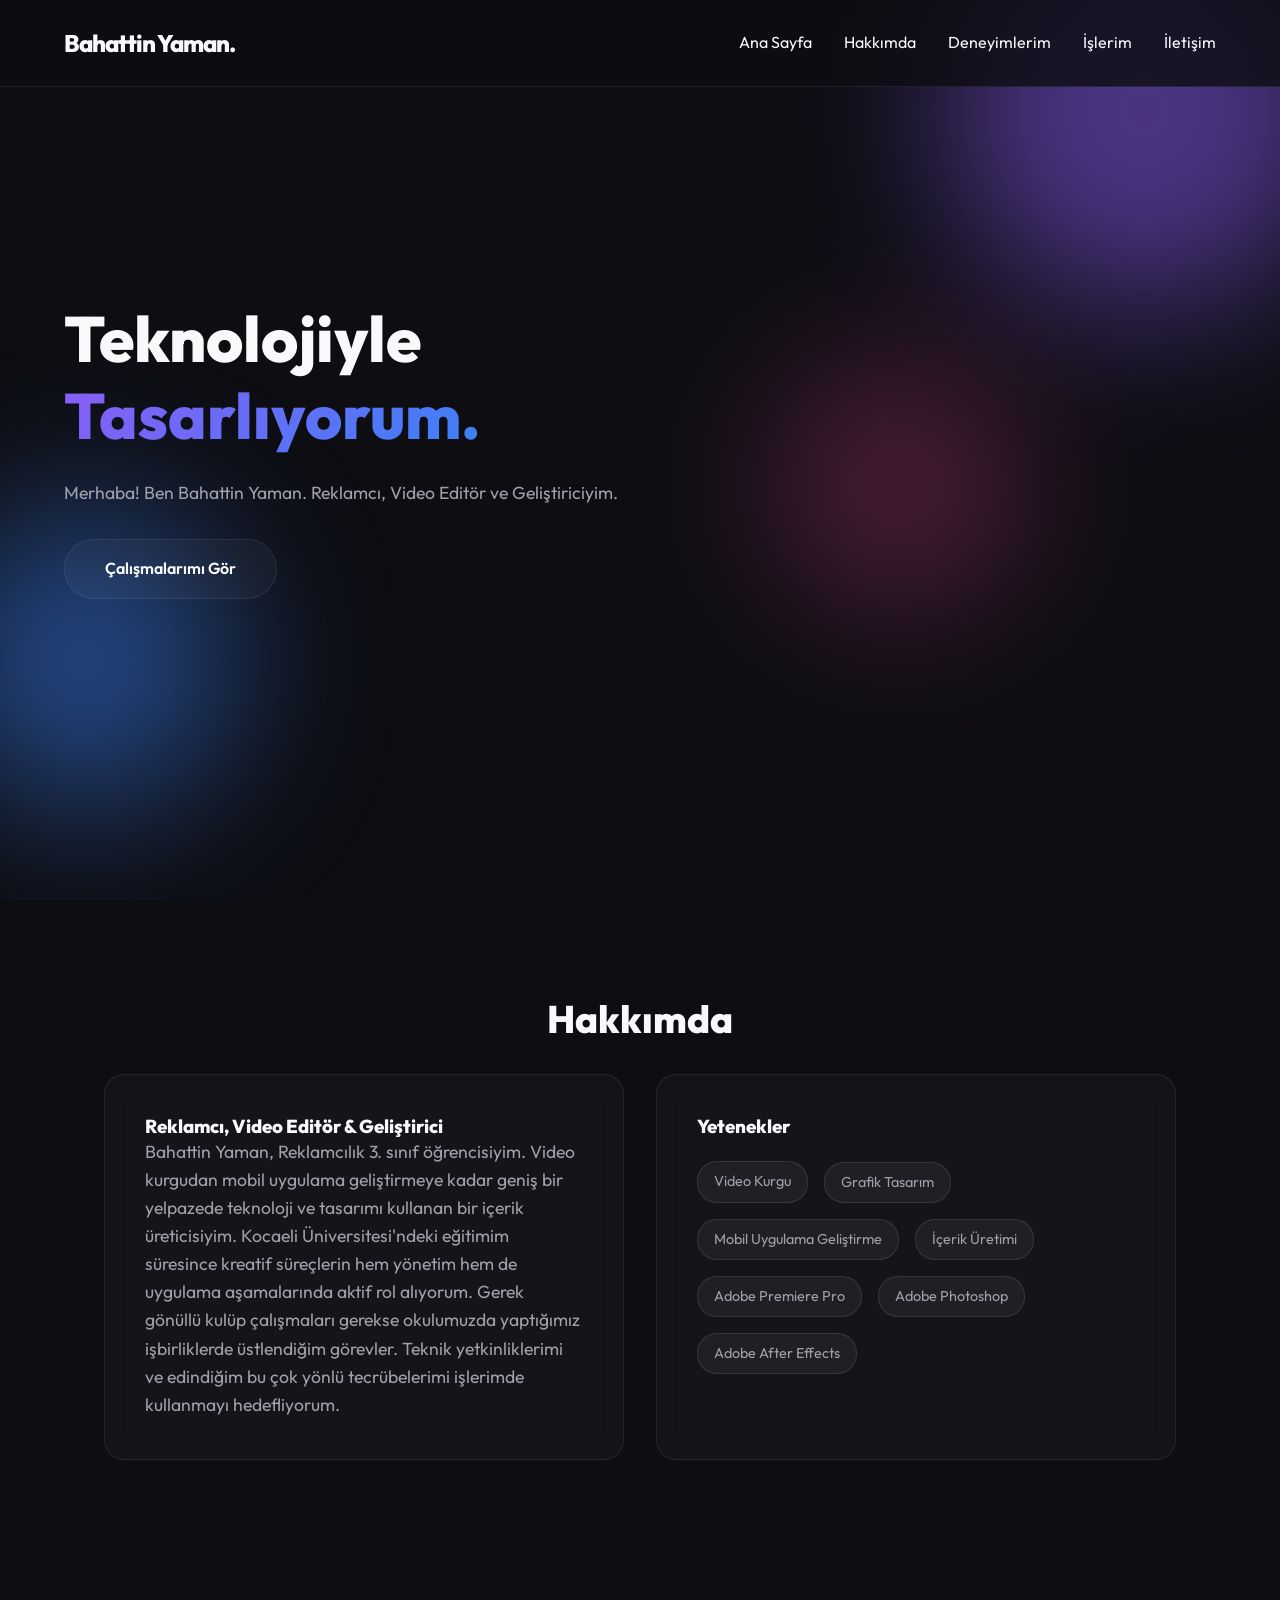
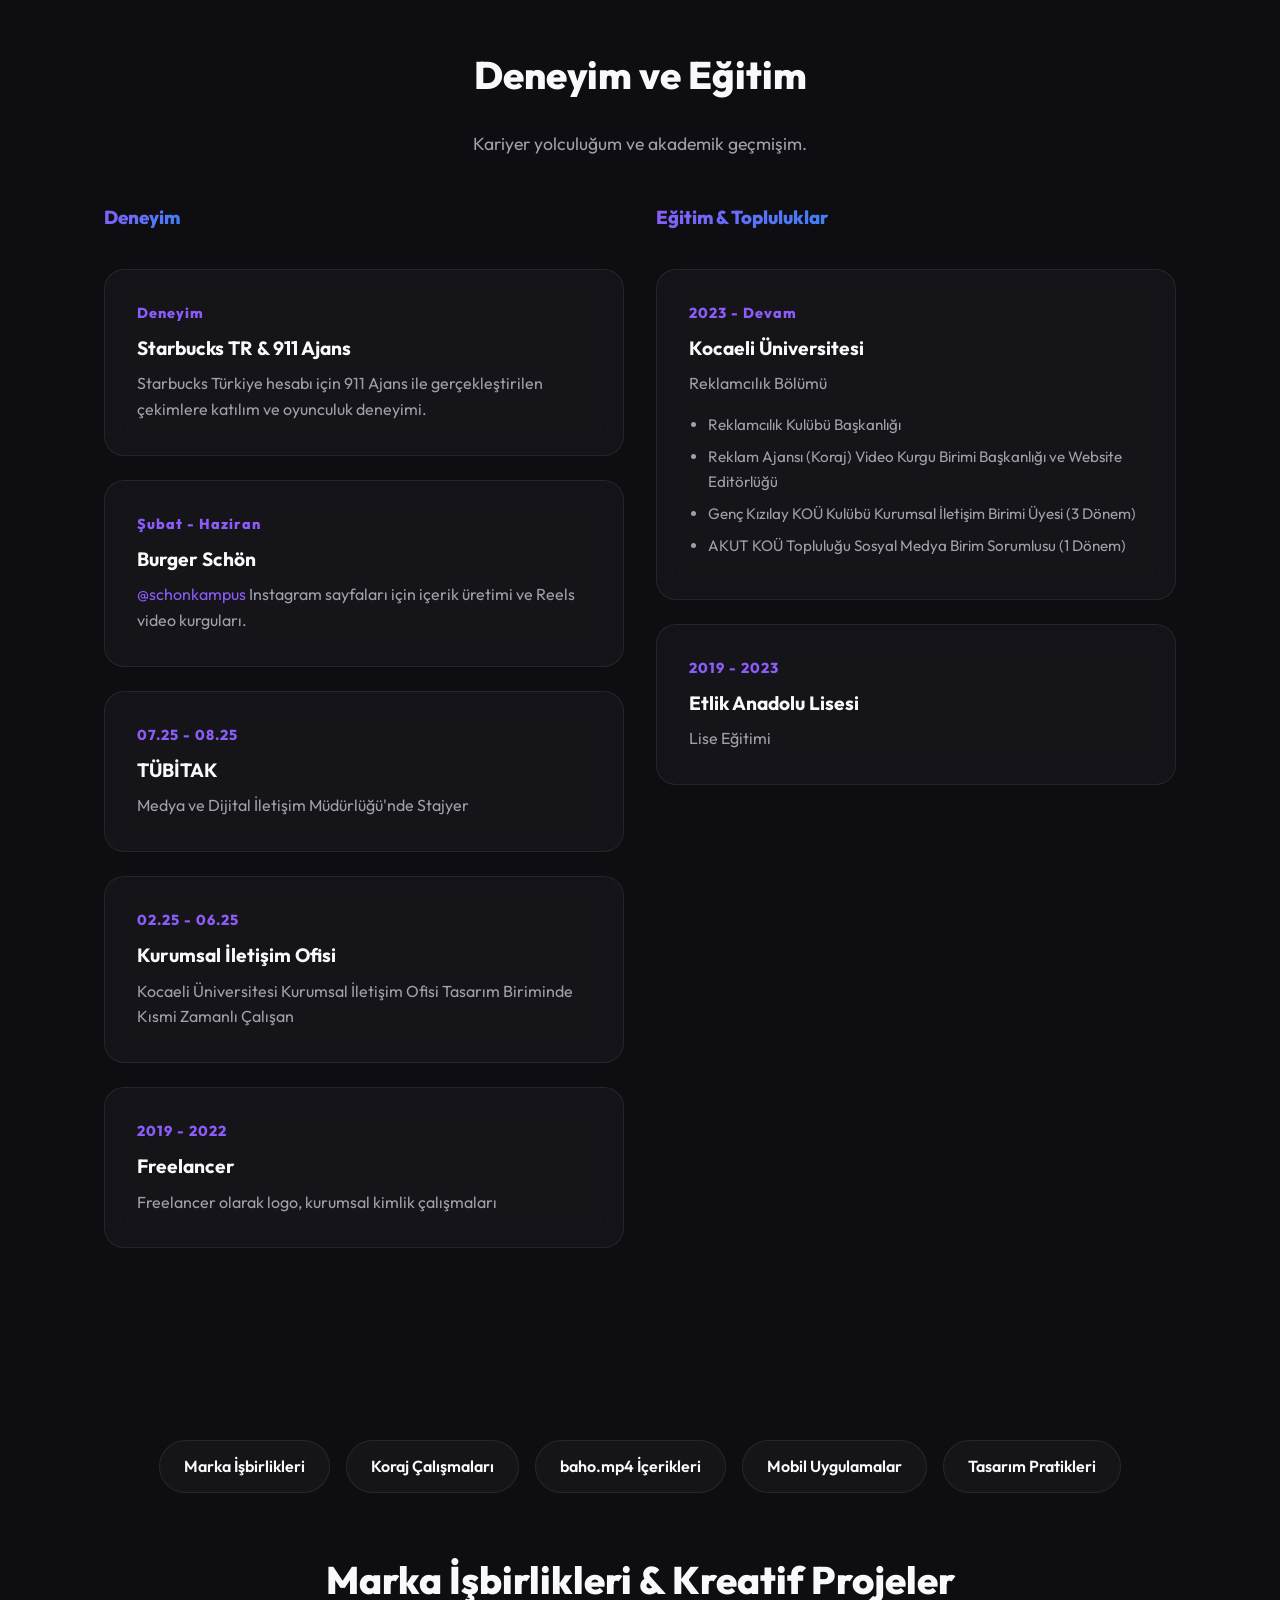
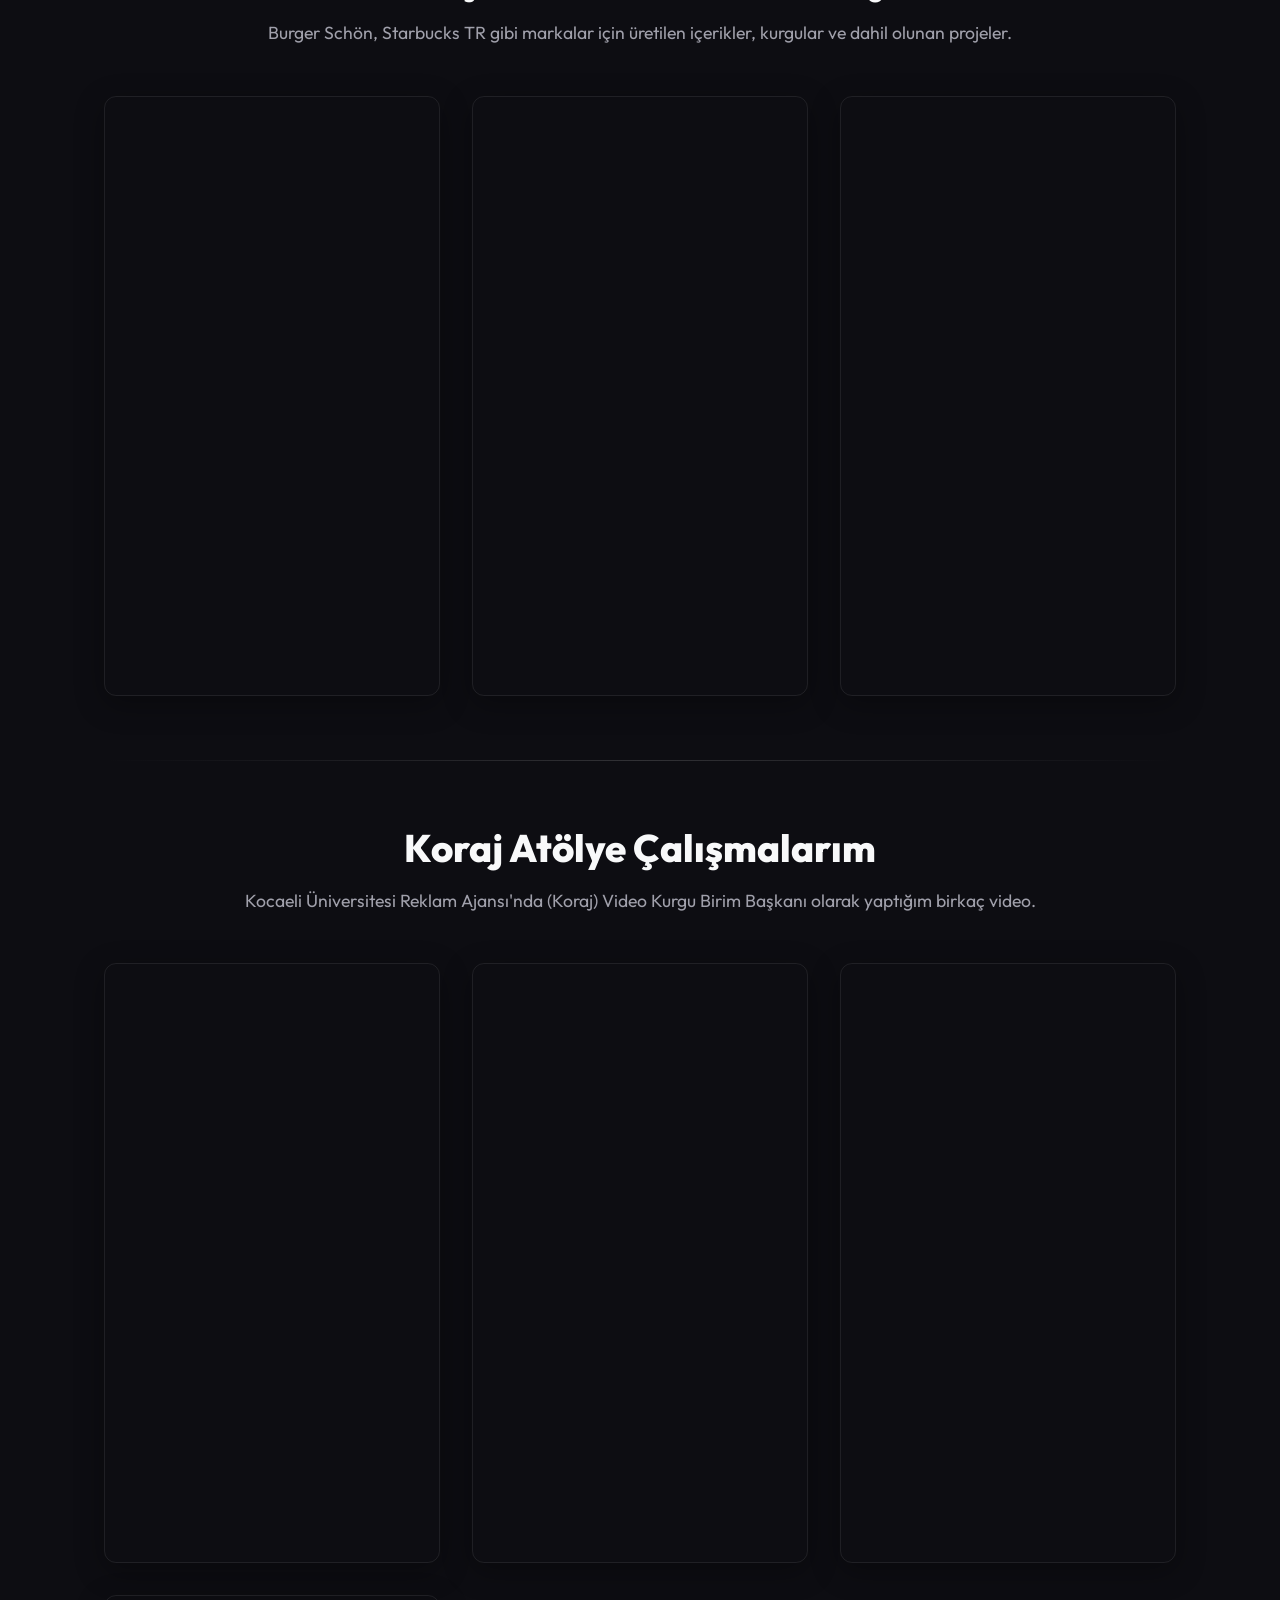
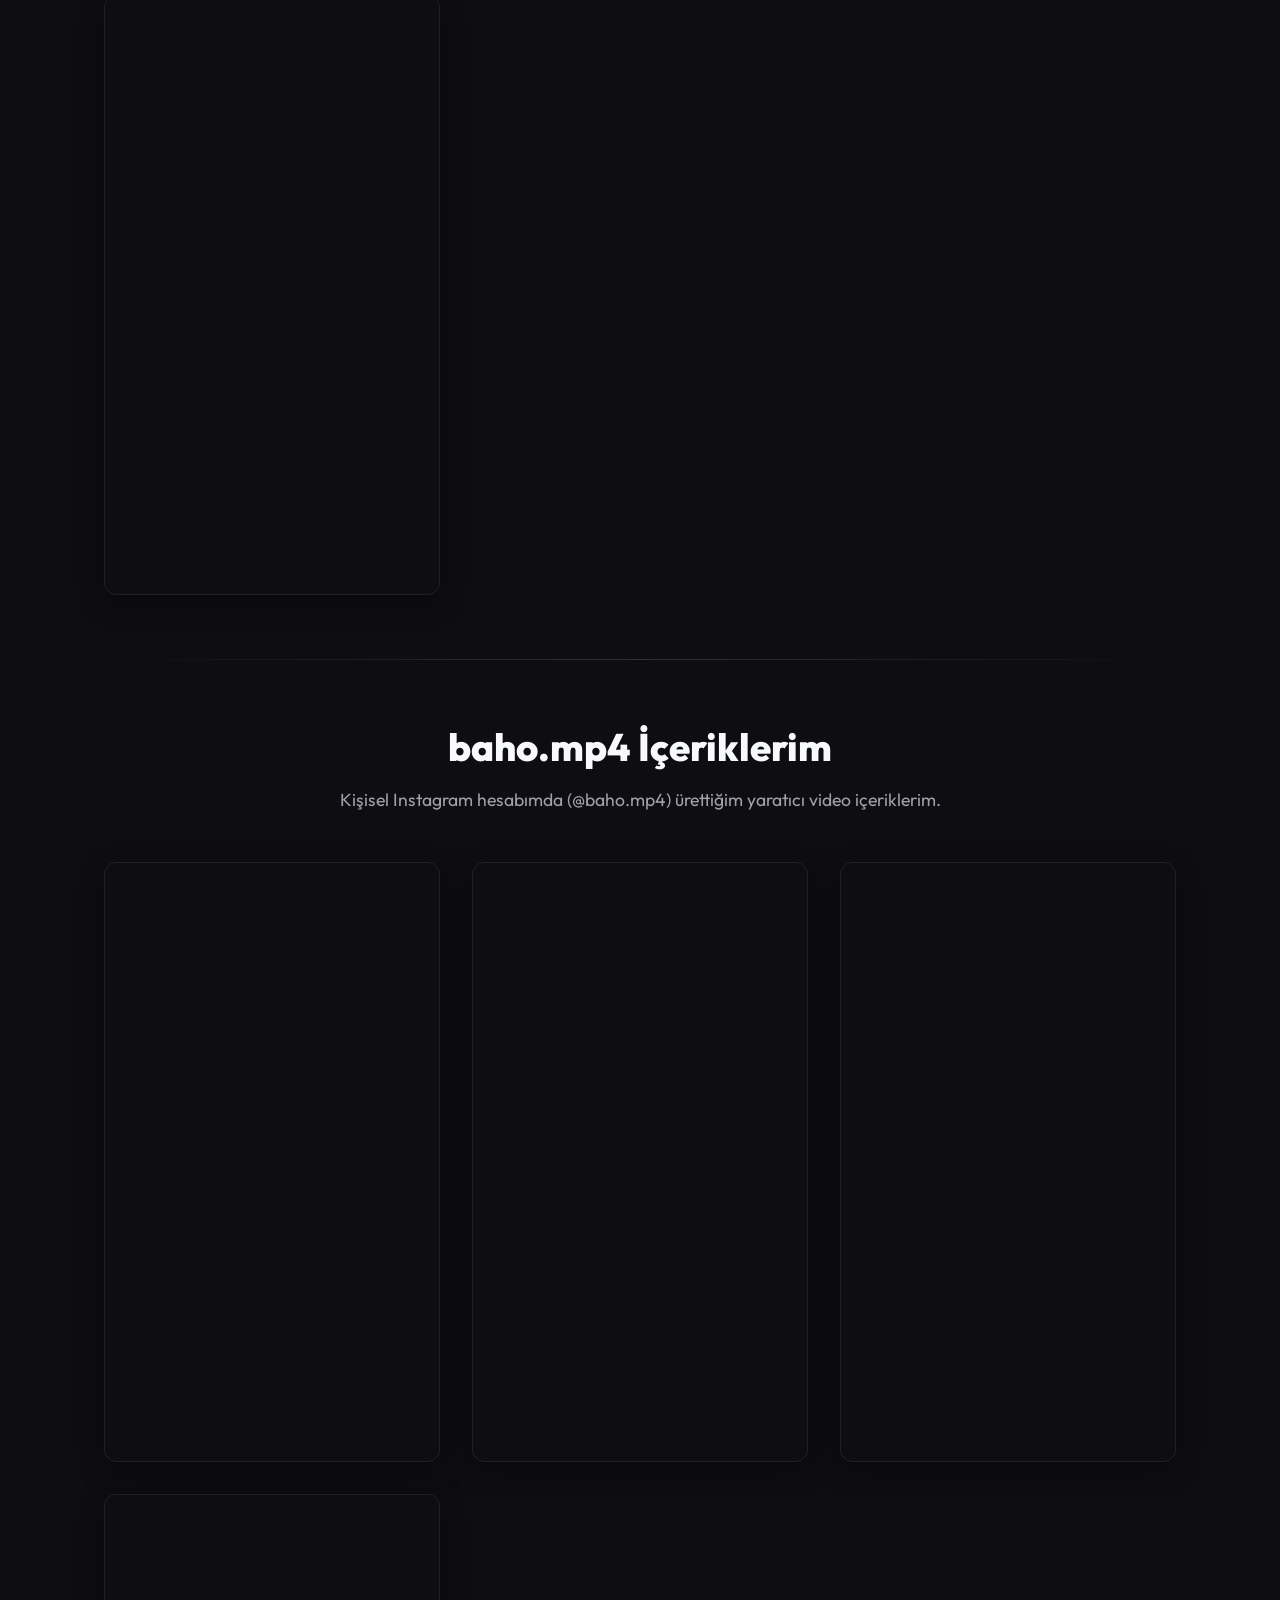
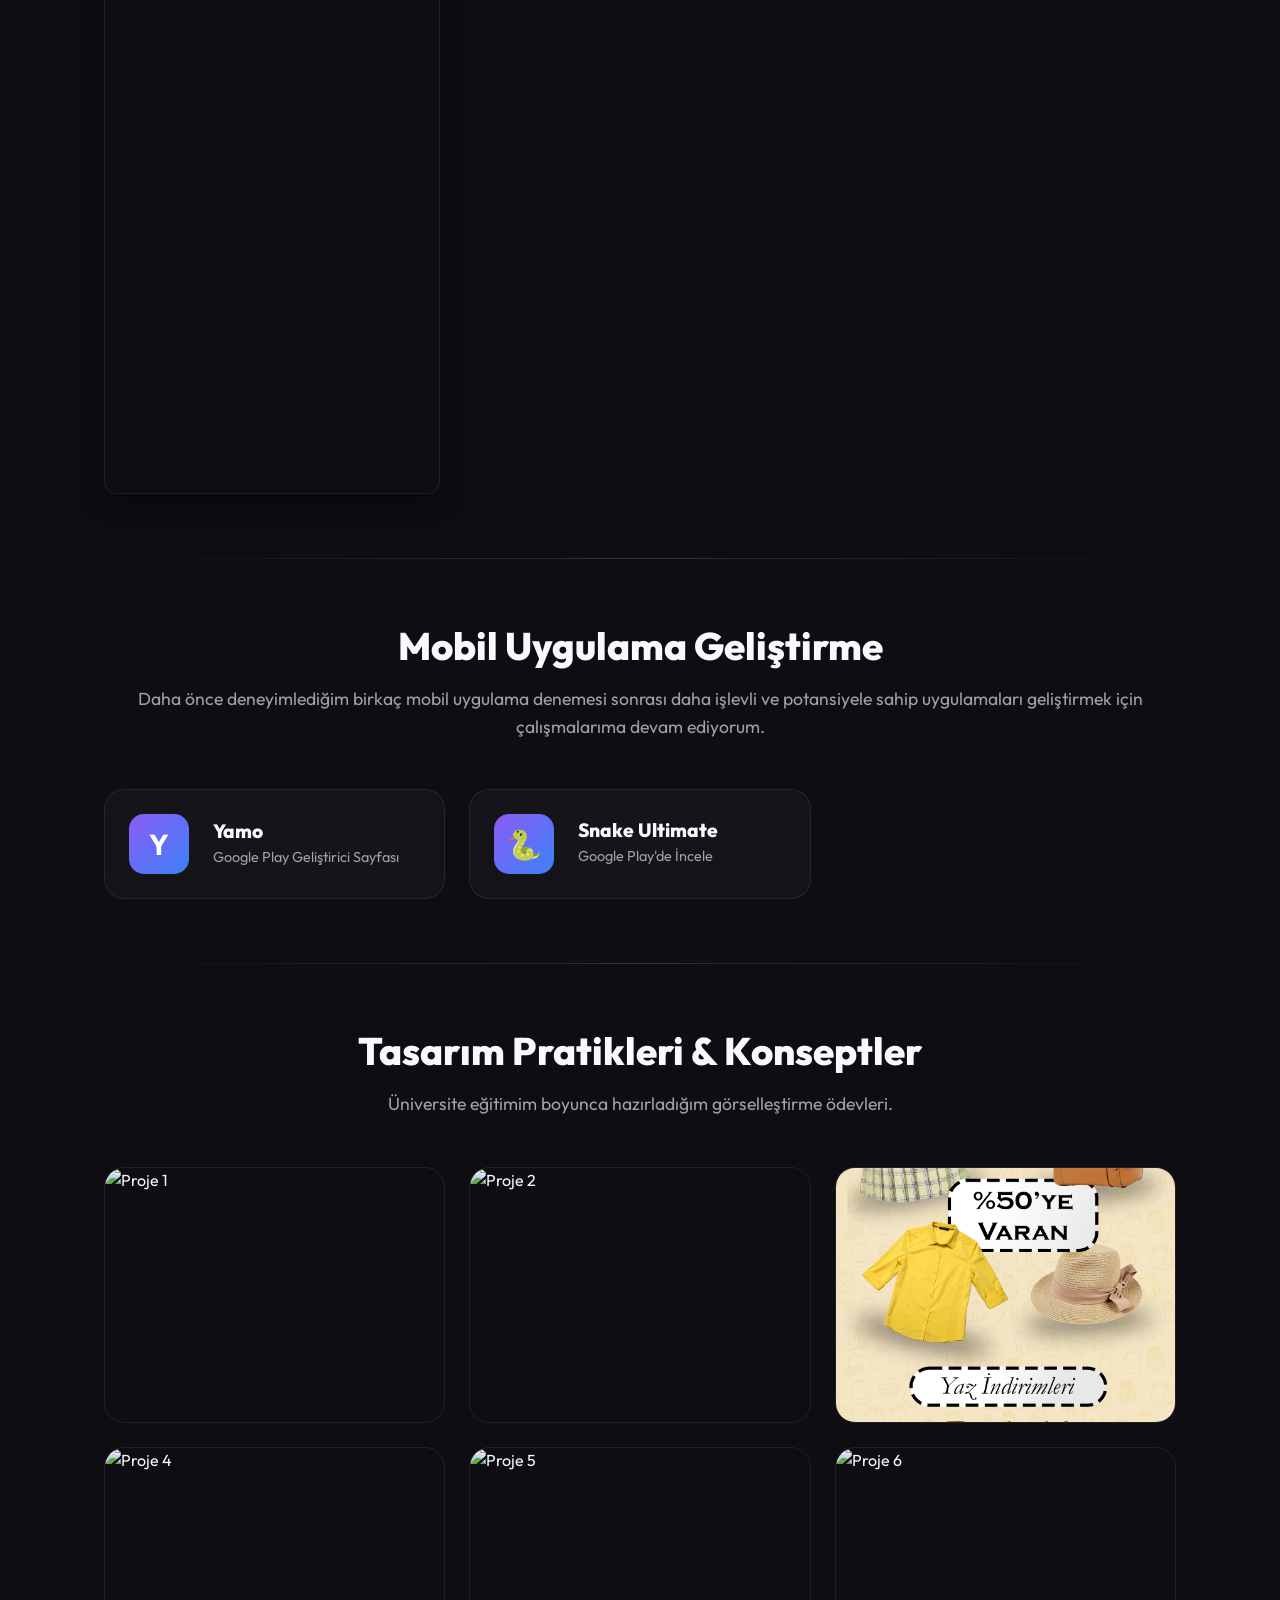
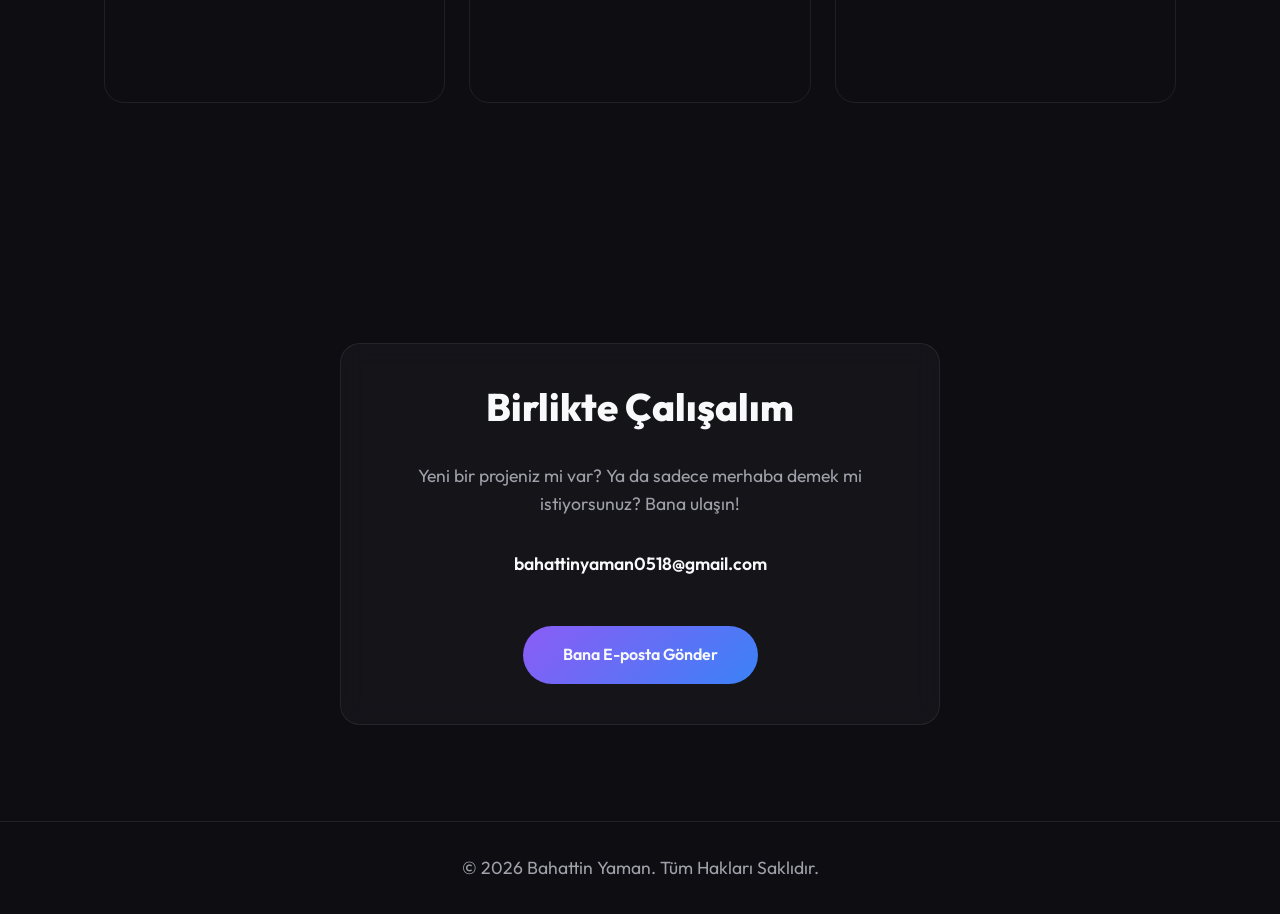
==== index.html @ aa300079 "Update: Deneyim sıralaması güncellendi" ====
<!DOCTYPE html>
<html lang="tr">
<head>
    <meta charset="UTF-8">
    <meta name="viewport" content="width=device-width, initial-scale=1.0">
    <title>Bahattin Yaman | Portfolyo</title>
    <link rel="stylesheet" href="style.css">
    <link rel="preconnect" href="https://fonts.googleapis.com">
    <link rel="preconnect" href="https://fonts.gstatic.com" crossorigin>
    <link href="https://fonts.googleapis.com/css2?family=Outfit:wght@300;400;600;800&display=swap" rel="stylesheet">
</head>
<body>

    <nav>
        <div class="logo">Bahattin Yaman.</div>
        <ul class="nav-links">
            <li><a href="#hero">Ana Sayfa</a></li>
            <li><a href="#about">Hakkımda</a></li>
            <li><a href="#experience">Deneyimlerim</a></li>
            <li><a href="#portfolio">İşlerim</a></li>
            <li><a href="#contact">İletişim</a></li>
        </ul>
    </nav>

    <section id="hero">
        <div class="hero-content">
            <h1>Teknolojiyle <br><span class="highlight">Tasarlıyorum.</span></h1>
            <p>Merhaba! Ben Bahattin Yaman. Reklamcı, Video Editör ve Geliştiriciyim.</p>
            <a href="#portfolio" class="cta-button">Çalışmalarımı Gör</a>
        </div>
        <div class="hero-shapes">
            <div class="shape shape-1"></div>
            <div class="shape shape-2"></div>
            <div class="shape shape-3"></div>
        </div>
    </section>

    <section id="about">
        <div class="section-container">
            <h2>Hakkımda</h2>
            <div class="about-grid">
                <div class="about-text glass-card">
                    <h3>Reklamcı, Video Editör & Geliştirici</h3>
                    <p>Bahattin Yaman, Reklamcılık 3. sınıf öğrencisiyim. Video kurgudan mobil uygulama geliştirmeye kadar geniş bir yelpazede teknoloji ve tasarımı kullanan bir içerik üreticisiyim. Kocaeli Üniversitesi'ndeki eğitimim süresince kreatif süreçlerin hem yönetim hem de uygulama aşamalarında aktif rol alıyorum. Gerek gönüllü kulüp çalışmaları gerekse okulumuzda yaptığımız işbirliklerde üstlendiğim görevler. Teknik yetkinliklerimi ve edindiğim bu çok yönlü tecrübelerimi işlerimde kullanmayı hedefliyorum.</p>
                </div>
                <div class="skills glass-card">
                    <h3>Yetenekler</h3>
                    <div class="skill-tags">
                        <span>Video Kurgu</span>
                        <span>Grafik Tasarım</span>
                        <span>Mobil Uygulama Geliştirme</span>
                        <span>İçerik Üretimi</span>
                        <span>Adobe Premiere Pro</span>
                        <span>Adobe Photoshop</span>
                        <span>Adobe After Effects</span>
                    </div>
                </div>
            </div>
        </div>
    </section>

    <section id="experience">
        <div class="section-container">
            <h2>Deneyim ve Eğitim</h2>
            <p class="subtitle">Kariyer yolculuğum ve akademik geçmişim.</p>
            
            <div class="timeline-grid">
                <!-- Deneyim Sütunu -->
                <div class="timeline-column">
                    <h3><span class="highlight">Deneyim</span></h3>
                    
                    <div class="timeline-item glass-card">
                        <div class="timeline-date">Deneyim</div>
                        <div class="timeline-content">
                            <h4>Starbucks TR & 911 Ajans</h4>
                            <p>Starbucks Türkiye hesabı için 911 Ajans ile gerçekleştirilen çekimlere katılım ve oyunculuk deneyimi.</p>
                        </div>
                    </div>

                    <div class="timeline-item glass-card">
                        <div class="timeline-date">Şubat - Haziran</div>
                        <div class="timeline-content">
                            <h4>Burger Schön</h4>
                            <p><a href="https://www.instagram.com/schonkampus/" target="_blank" style="color: var(--accent-color); text-decoration: none;">@schonkampus</a> Instagram sayfaları için içerik üretimi ve Reels video kurguları.</p>
                        </div>
                    </div>

                    <div class="timeline-item glass-card">
                        <div class="timeline-date">07.25 - 08.25</div>
                        <div class="timeline-content">
                            <h4>TÜBİTAK</h4>
                            <p>Medya ve Dijital İletişim Müdürlüğü'nde Stajyer</p>
                        </div>
                    </div>

                    <div class="timeline-item glass-card">
                        <div class="timeline-date">02.25 - 06.25</div>
                        <div class="timeline-content">
                            <h4>Kurumsal İletişim Ofisi</h4>
                            <p>Kocaeli Üniversitesi Kurumsal İletişim Ofisi Tasarım Biriminde Kısmi Zamanlı Çalışan</p>
                        </div>
                    </div>

                    <div class="timeline-item glass-card">
                        <div class="timeline-date">2019 - 2022</div>
                        <div class="timeline-content">
                            <h4>Freelancer</h4>
                            <p>Freelancer olarak logo, kurumsal kimlik çalışmaları</p>
                        </div>
                    </div>
                </div>

                <!-- Eğitim Sütunu -->
                <div class="timeline-column">
                    <h3><span class="highlight">Eğitim & Topluluklar</span></h3>
                    
                    <div class="timeline-item glass-card">
                        <div class="timeline-date">2023 - Devam</div>
                        <div class="timeline-content">
                            <h4>Kocaeli Üniversitesi</h4>
                            <p>Reklamcılık Bölümü</p>
                            <ul class="timeline-list">
                                <li>Reklamcılık Kulübü Başkanlığı</li>
                                <li>Reklam Ajansı (Koraj) Video Kurgu Birimi Başkanlığı ve Website Editörlüğü</li>
                                <li>Genç Kızılay KOÜ Kulübü Kurumsal İletişim Birimi Üyesi (3 Dönem)</li>
                                <li>AKUT KOÜ Topluluğu Sosyal Medya Birim Sorumlusu (1 Dönem)</li>
                            </ul>
                        </div>
                    </div>

                    <div class="timeline-item glass-card">
                        <div class="timeline-date">2019 - 2023</div>
                        <div class="timeline-content">
                            <h4>Etlik Anadolu Lisesi</h4>
                            <p>Lise Eğitimi</p>
                        </div>
                    </div>
                </div>
            </div>
        </div>
    </section>

    <section id="portfolio">
        <div class="section-container">
            
            <!-- Alt Menü -->
            <div class="portfolio-nav">
                <a href="#marka" class="nav-btn">Marka İşbirlikleri</a>
                <a href="#koraj" class="nav-btn">Koraj Çalışmaları</a>
                <a href="#baho" class="nav-btn">baho.mp4 İçerikleri</a>
                <a href="#mobil" class="nav-btn">Mobil Uygulamalar</a>
                <a href="#pratik" class="nav-btn">Tasarım Pratikleri</a>
            </div>

            <!-- Marka İşbirlikleri & Projeler -->
            <div id="marka" class="portfolio-category">
                <h2>Marka İşbirlikleri & Kreatif Projeler</h2>
                <p class="subtitle">Burger Schön, Starbucks TR gibi markalar için üretilen içerikler, kurgular ve dahil olunan projeler.</p>
                <div class="video-grid">
                    <iframe class="ig-embed" src="https://www.instagram.com/p/DSc8pcOjOQ4/embed/" frameborder="0" scrolling="no" allowtransparency="true"></iframe>
                    <iframe class="ig-embed" src="https://www.instagram.com/p/DWosyIJjNVA/embed/" frameborder="0" scrolling="no" allowtransparency="true"></iframe>
                    <iframe class="ig-embed" src="https://www.instagram.com/reel/DMz-QQwNUcd/embed/" frameborder="0" scrolling="no" allowtransparency="true"></iframe>
                </div>
            </div>

            <div class="divider"></div>

            <!-- Koraj Atölye Çalışmaları -->
            <div id="koraj" class="portfolio-category">
                <h2>Koraj Atölye Çalışmalarım</h2>
                <p class="subtitle">Kocaeli Üniversitesi Reklam Ajansı'nda (Koraj) Video Kurgu Birim Başkanı olarak yaptığım birkaç video.</p>
                <div class="video-grid">
                    <iframe class="ig-embed" src="https://www.instagram.com/p/DJeEVzMM4oi/embed/" frameborder="0" scrolling="no" allowtransparency="true"></iframe>
                    <iframe class="ig-embed" src="https://www.instagram.com/p/DMvYpWDMexZ/embed/" frameborder="0" scrolling="no" allowtransparency="true"></iframe>
                    <iframe class="ig-embed" src="https://www.instagram.com/p/DQUkyUsDOHr/embed/" frameborder="0" scrolling="no" allowtransparency="true"></iframe>
                    <iframe class="ig-embed" src="https://www.instagram.com/p/DP9D6k-DK1r/embed/" frameborder="0" scrolling="no" allowtransparency="true"></iframe>
                </div>
            </div>

            <div class="divider"></div>

            <!-- baho.mp4 İçerikleri -->
            <div id="baho" class="portfolio-category">
                <h2>baho.mp4 İçeriklerim</h2>
                <p class="subtitle">Kişisel Instagram hesabımda (@baho.mp4) ürettiğim yaratıcı video içeriklerim.</p>
                <div class="video-grid">
                    <iframe class="ig-embed" src="https://www.instagram.com/p/DXkDoYnCAzc/embed/" frameborder="0" scrolling="no" allowtransparency="true"></iframe>
                    <iframe class="ig-embed" src="https://www.instagram.com/p/DRr7aQBAl-c/embed/" frameborder="0" scrolling="no" allowtransparency="true"></iframe>
                    <iframe class="ig-embed" src="https://www.instagram.com/p/DMPxpTbCtS6/embed/" frameborder="0" scrolling="no" allowtransparency="true"></iframe>
                    <iframe class="ig-embed" src="https://www.instagram.com/p/DJuL3BYihOL/embed/" frameborder="0" scrolling="no" allowtransparency="true"></iframe>
                </div>
            </div>

            <div class="divider"></div>

            <!-- Mobil Uygulama Geliştirme -->
            <div id="mobil" class="portfolio-category">
                <h2>Mobil Uygulama Geliştirme</h2>
                <p class="subtitle">Daha önce deneyimlediğim birkaç mobil uygulama denemesi sonrası daha işlevli ve potansiyele sahip uygulamaları geliştirmek için çalışmalarıma devam ediyorum.</p>
                <div class="app-grid">
                    <a href="https://play.google.com/store/apps/dev?id=5616669249679697793&hl=tr" target="_blank" class="app-card glass-card">
                        <div class="app-icon">Y</div>
                        <div class="app-info">
                            <h3>Yamo</h3>
                            <p>Google Play Geliştirici Sayfası</p>
                        </div>
                    </a>
                    <a href="https://play.google.com/store/apps/details?id=com.yamo.snake_ultimate_last&hl=tr" target="_blank" class="app-card glass-card">
                        <div class="app-icon">🐍</div>
                        <div class="app-info">
                            <h3>Snake Ultimate</h3>
                            <p>Google Play'de İncele</p>
                        </div>
                    </a>
                </div>
            </div>

            <div class="divider"></div>

            <!-- Akademik Çalışmalar -->
            <div id="pratik" class="portfolio-category">
                <h2>Tasarım Pratikleri & Konseptler</h2>
                <p class="subtitle">Üniversite eğitimim boyunca hazırladığım görselleştirme ödevleri.</p>
                <div class="gallery-grid">
                    <div class="gallery-item">
                        <img src="gorseller/2.hafta.png" alt="Proje 1" loading="lazy">
                        <div class="overlay">
                            <span class="view-text">İncele</span>
                        </div>
                    </div>
                    <div class="gallery-item">
                        <img src="gorseller/3.hafta.png" alt="Proje 2" loading="lazy">
                        <div class="overlay">
                            <span class="view-text">İncele</span>
                        </div>
                    </div>
                    <div class="gallery-item">
                        <img src="gorseller/5.hafta - Kopya.png" alt="Proje 3" loading="lazy">
                        <div class="overlay">
                            <span class="view-text">İncele</span>
                        </div>
                    </div>
                    <div class="gallery-item">
                        <img src="gorseller/6. hafta.png" alt="Proje 4" loading="lazy">
                        <div class="overlay">
                            <span class="view-text">İncele</span>
                        </div>
                    </div>
                    <div class="gallery-item">
                        <img src="gorseller/7.HAFTA.png" alt="Proje 5" loading="lazy">
                        <div class="overlay">
                            <span class="view-text">İncele</span>
                        </div>
                    </div>
                    <div class="gallery-item">
                        <img src="gorseller/8.hafta - Kopya.png" alt="Proje 6" loading="lazy">
                        <div class="overlay">
                            <span class="view-text">İncele</span>
                        </div>
                    </div>
                </div>
            </div>
        </div>
    </section>

    <section id="contact">
        <div class="section-container">
            <div class="contact-card glass-card">
                <h2>Birlikte Çalışalım</h2>
                <p>Yeni bir projeniz mi var? Ya da sadece merhaba demek mi istiyorsunuz? Bana ulaşın!</p>
                <p style="font-weight: 600; margin-bottom: 1rem; color: var(--text-primary);">bahattinyaman0518@gmail.com</p>
                <a href="mailto:bahattinyaman0518@gmail.com" class="cta-button primary">Bana E-posta Gönder</a>
            </div>
        </div>
    </section>

    <footer>
        <p>&copy; 2026 Bahattin Yaman. Tüm Hakları Saklıdır.</p>
    </footer>

    <!-- Lightbox for Image Viewing -->
    <div id="lightbox" class="lightbox">
        <span class="close">&times;</span>
        <img class="lightbox-content" id="lightbox-img">
    </div>

    <script src="script.js"></script>
</body>
</html>
---- style.css ----
:root {
    --bg-color: #0d0d12;
    --text-primary: #f8f9fa;
    --text-secondary: #a0a0ab;
    --accent-color: #8b5cf6;
    --accent-gradient: linear-gradient(135deg, #8b5cf6, #3b82f6);
    --glass-bg: rgba(255, 255, 255, 0.03);
    --glass-border: rgba(255, 255, 255, 0.08);
}

* {
    margin: 0;
    padding: 0;
    box-sizing: border-box;
}

html {
    scroll-behavior: smooth;
}

body {
    font-family: 'Outfit', sans-serif;
    background-color: var(--bg-color);
    color: var(--text-primary);
    line-height: 1.6;
    overflow-x: hidden;
}

/* Typography */
h1, h2, h3 {
    font-weight: 800;
    line-height: 1.2;
}

h1 {
    font-size: clamp(3rem, 5vw, 5rem);
    margin-bottom: 1.5rem;
}

h2 {
    font-size: clamp(2rem, 3vw, 3rem);
    margin-bottom: 2rem;
    text-align: center;
}

p {
    color: var(--text-secondary);
    font-size: 1.1rem;
}

.highlight {
    background: var(--accent-gradient);
    -webkit-background-clip: text;
    -webkit-text-fill-color: transparent;
}

.subtitle {
    text-align: center;
    margin-bottom: 3rem;
}

/* Glassmorphism Classes */
.glass-card {
    background: var(--glass-bg);
    backdrop-filter: blur(12px);
    -webkit-backdrop-filter: blur(12px);
    border: 1px solid var(--glass-border);
    border-radius: 20px;
    padding: 2.5rem;
    transition: transform 0.3s ease, border-color 0.3s ease;
}

.glass-card:hover {
    transform: translateY(-5px);
    border-color: rgba(255, 255, 255, 0.15);
}

/* Navigation */
nav {
    position: fixed;
    top: 0;
    left: 0;
    width: 100%;
    padding: 1.5rem 5%;
    display: flex;
    justify-content: space-between;
    align-items: center;
    z-index: 100;
    background: rgba(13, 13, 18, 0.8);
    backdrop-filter: blur(10px);
    border-bottom: 1px solid var(--glass-border);
}

.logo {
    font-size: 1.5rem;
    font-weight: 800;
    letter-spacing: -1px;
}

.nav-links {
    list-style: none;
    display: flex;
    gap: 2rem;
}

.nav-links a {
    color: var(--text-primary);
    text-decoration: none;
    font-weight: 400;
    transition: color 0.3s ease;
}

.nav-links a:hover {
    color: var(--accent-color);
}

/* Buttons */
.cta-button {
    display: inline-block;
    padding: 1rem 2.5rem;
    background: var(--glass-bg);
    border: 1px solid var(--glass-border);
    color: var(--text-primary);
    text-decoration: none;
    border-radius: 50px;
    font-weight: 600;
    margin-top: 2rem;
    transition: all 0.3s ease;
    cursor: pointer;
}

.cta-button:hover {
    background: var(--accent-gradient);
    border-color: transparent;
    transform: translateY(-2px);
    box-shadow: 0 10px 20px rgba(139, 92, 246, 0.2);
}

.cta-button.primary {
    background: var(--accent-gradient);
    border: none;
}

/* Sections */
.section-container {
    max-width: 1200px;
    margin: 0 auto;
    padding: 6rem 5%;
}

/* Hero Section */
#hero {
    min-height: 100vh;
    display: flex;
    align-items: center;
    padding: 0 5%;
    position: relative;
    overflow: hidden;
}

.hero-content {
    max-width: 800px;
    z-index: 2;
    position: relative;
}

.hero-shapes {
    position: absolute;
    top: 0;
    left: 0;
    width: 100%;
    height: 100%;
    z-index: 1;
    overflow: hidden;
    pointer-events: none;
}

.shape {
    position: absolute;
    border-radius: 50%;
    filter: blur(80px);
    opacity: 0.5;
}

.shape-1 {
    width: 400px;
    height: 400px;
    background: #8b5cf6;
    top: -10%;
    right: -5%;
}

.shape-2 {
    width: 300px;
    height: 300px;
    background: #3b82f6;
    bottom: 10%;
    left: -5%;
}

.shape-3 {
    width: 250px;
    height: 250px;
    background: #ec4899;
    top: 40%;
    right: 20%;
    opacity: 0.3;
}

/* About Section */
.about-grid {
    display: grid;
    grid-template-columns: 1fr 1fr;
    gap: 2rem;
}

.skill-tags {
    display: flex;
    flex-wrap: wrap;
    gap: 1rem;
    margin-top: 1.5rem;
}

.skill-tags span {
    padding: 0.5rem 1rem;
    background: rgba(255, 255, 255, 0.05);
    border: 1px solid rgba(255, 255, 255, 0.1);
    border-radius: 20px;
    font-size: 0.9rem;
    color: var(--text-secondary);
}

/* Experience Section */
.timeline-grid {
    display: grid;
    grid-template-columns: 1fr 1fr;
    gap: 2rem;
}

.timeline-column {
    display: flex;
    flex-direction: column;
    gap: 1.5rem;
}

.timeline-column h3 {
    margin-bottom: 1rem;
}

.timeline-item {
    position: relative;
    padding: 2rem;
}

.timeline-date {
    color: var(--accent-color);
    font-weight: 800;
    font-size: 0.9rem;
    margin-bottom: 0.5rem;
    letter-spacing: 1px;
}

.timeline-content h4 {
    font-size: 1.2rem;
    margin-bottom: 0.5rem;
    color: var(--text-primary);
}

.timeline-content p {
    font-size: 1rem;
    color: var(--text-secondary);
}

.timeline-list {
    margin-top: 1rem;
    padding-left: 1.2rem;
    color: var(--text-secondary);
    font-size: 0.95rem;
}

.timeline-list li {
    margin-bottom: 0.5rem;
}

@media (max-width: 768px) {
    .timeline-grid {
        grid-template-columns: 1fr;
    }
}

/* Portfolio Section */
.gallery-grid {
    display: grid;
    grid-template-columns: repeat(auto-fill, minmax(300px, 1fr));
    gap: 1.5rem;
}

.gallery-item {
    position: relative;
    border-radius: 20px;
    overflow: hidden;
    aspect-ratio: 4/3;
    cursor: pointer;
    border: 1px solid var(--glass-border);
}

.gallery-item img {
    width: 100%;
    height: 100%;
    object-fit: cover;
    transition: transform 0.5s ease;
}

.overlay {
    position: absolute;
    top: 0;
    left: 0;
    width: 100%;
    height: 100%;
    background: rgba(13, 13, 18, 0.7);
    display: flex;
    justify-content: center;
    align-items: center;
    opacity: 0;
    transition: opacity 0.3s ease;
}

.gallery-item:hover img {
    transform: scale(1.05);
}

.gallery-item:hover .overlay {
    opacity: 1;
}

.view-text {
    padding: 0.8rem 1.5rem;
    border: 1px solid rgba(255, 255, 255, 0.5);
    border-radius: 50px;
    color: white;
    font-weight: 600;
    transform: translateY(20px);
    transition: transform 0.3s ease;
}

.gallery-item:hover .view-text {
    transform: translateY(0);
}
.portfolio-nav {
    display: flex;
    justify-content: center;
    flex-wrap: wrap;
    gap: 1rem;
    margin-bottom: 4rem;
}

.nav-btn {
    padding: 0.8rem 1.5rem;
    background: var(--glass-bg);
    border: 1px solid var(--glass-border);
    color: var(--text-primary);
    text-decoration: none;
    border-radius: 50px;
    font-weight: 600;
    transition: all 0.3s ease;
}

.nav-btn:hover {
    background: var(--accent-gradient);
    border-color: transparent;
    transform: translateY(-2px);
    box-shadow: 0 5px 15px rgba(139, 92, 246, 0.3);
}

.portfolio-category {
    margin-bottom: 3rem;
    scroll-margin-top: 100px;
}

.portfolio-category h2 {
    margin-bottom: 1rem;
}

.video-grid {
    display: grid;
    grid-template-columns: repeat(auto-fill, minmax(300px, 1fr));
    gap: 2rem;
    justify-items: center;
}

.ig-embed {
    width: 100%;
    max-width: 340px;
    height: 600px;
    border-radius: 12px;
    box-shadow: 0 8px 30px rgba(0,0,0,0.3);
    background: transparent;
    border: 1px solid var(--glass-border);
}

.app-grid {
    display: grid;
    grid-template-columns: repeat(auto-fill, minmax(300px, 1fr));
    gap: 1.5rem;
    margin-top: 2rem;
}

.app-card {
    display: flex;
    align-items: center;
    gap: 1.5rem;
    padding: 1.5rem;
    text-decoration: none;
    color: var(--text-primary);
}

.app-card:hover {
    border-color: var(--accent-color);
}

.app-icon {
    width: 60px;
    height: 60px;
    background: var(--accent-gradient);
    border-radius: 15px;
    display: flex;
    justify-content: center;
    align-items: center;
    font-size: 1.8rem;
    font-weight: bold;
    color: white;
}

.app-info h3 {
    font-size: 1.2rem;
    margin-bottom: 0.2rem;
}

.app-info p {
    font-size: 0.9rem;
    margin: 0;
}

.divider {
    height: 1px;
    background: linear-gradient(90deg, transparent, rgba(255, 255, 255, 0.15), transparent);
    margin: 4rem 0;
}

/* Contact Section */
.contact-card {
    text-align: center;
    max-width: 600px;
    margin: 0 auto;
}

.contact-card p {
    margin-bottom: 2rem;
}

/* Footer */
footer {
    text-align: center;
    padding: 2rem;
    border-top: 1px solid var(--glass-border);
    color: var(--text-secondary);
}

/* Lightbox */
.lightbox {
    display: none;
    position: fixed;
    z-index: 1000;
    padding-top: 50px;
    left: 0;
    top: 0;
    width: 100%;
    height: 100%;
    background-color: rgba(0, 0, 0, 0.9);
    backdrop-filter: blur(5px);
}

.lightbox-content {
    margin: auto;
    display: block;
    max-width: 90%;
    max-height: 80vh;
    border-radius: 10px;
    box-shadow: 0 0 30px rgba(0,0,0,0.5);
    animation: zoom 0.3s ease;
}

@keyframes zoom {
    from {transform: scale(0.9); opacity: 0;}
    to {transform: scale(1); opacity: 1;}
}

.close {
    position: absolute;
    top: 30px;
    right: 40px;
    color: #f1f1f1;
    font-size: 40px;
    font-weight: bold;
    cursor: pointer;
    transition: 0.3s;
}

.close:hover,
.close:focus {
    color: var(--accent-color);
    text-decoration: none;
    cursor: pointer;
}

/* Responsive */
@media (max-width: 768px) {
    .about-grid {
        grid-template-columns: 1fr;
    }
    
    .nav-links {
        display: none;
    }
}
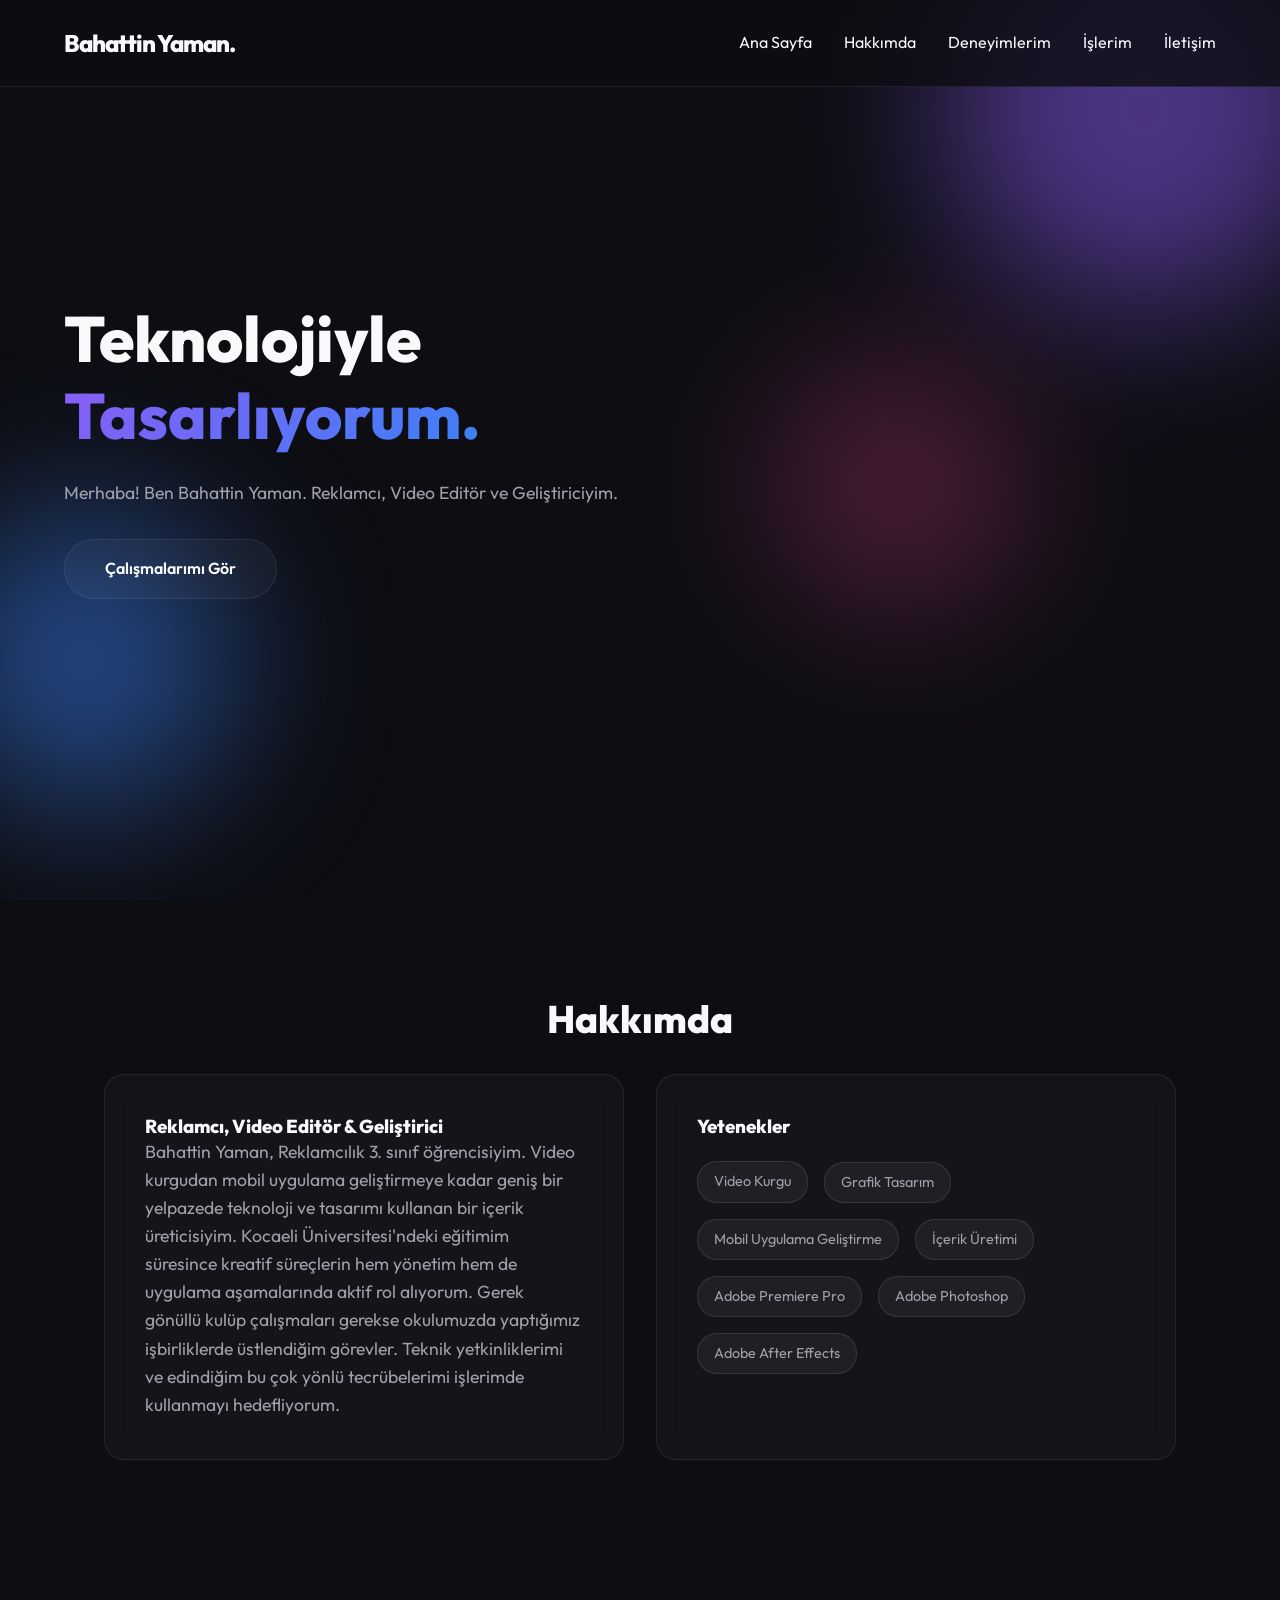
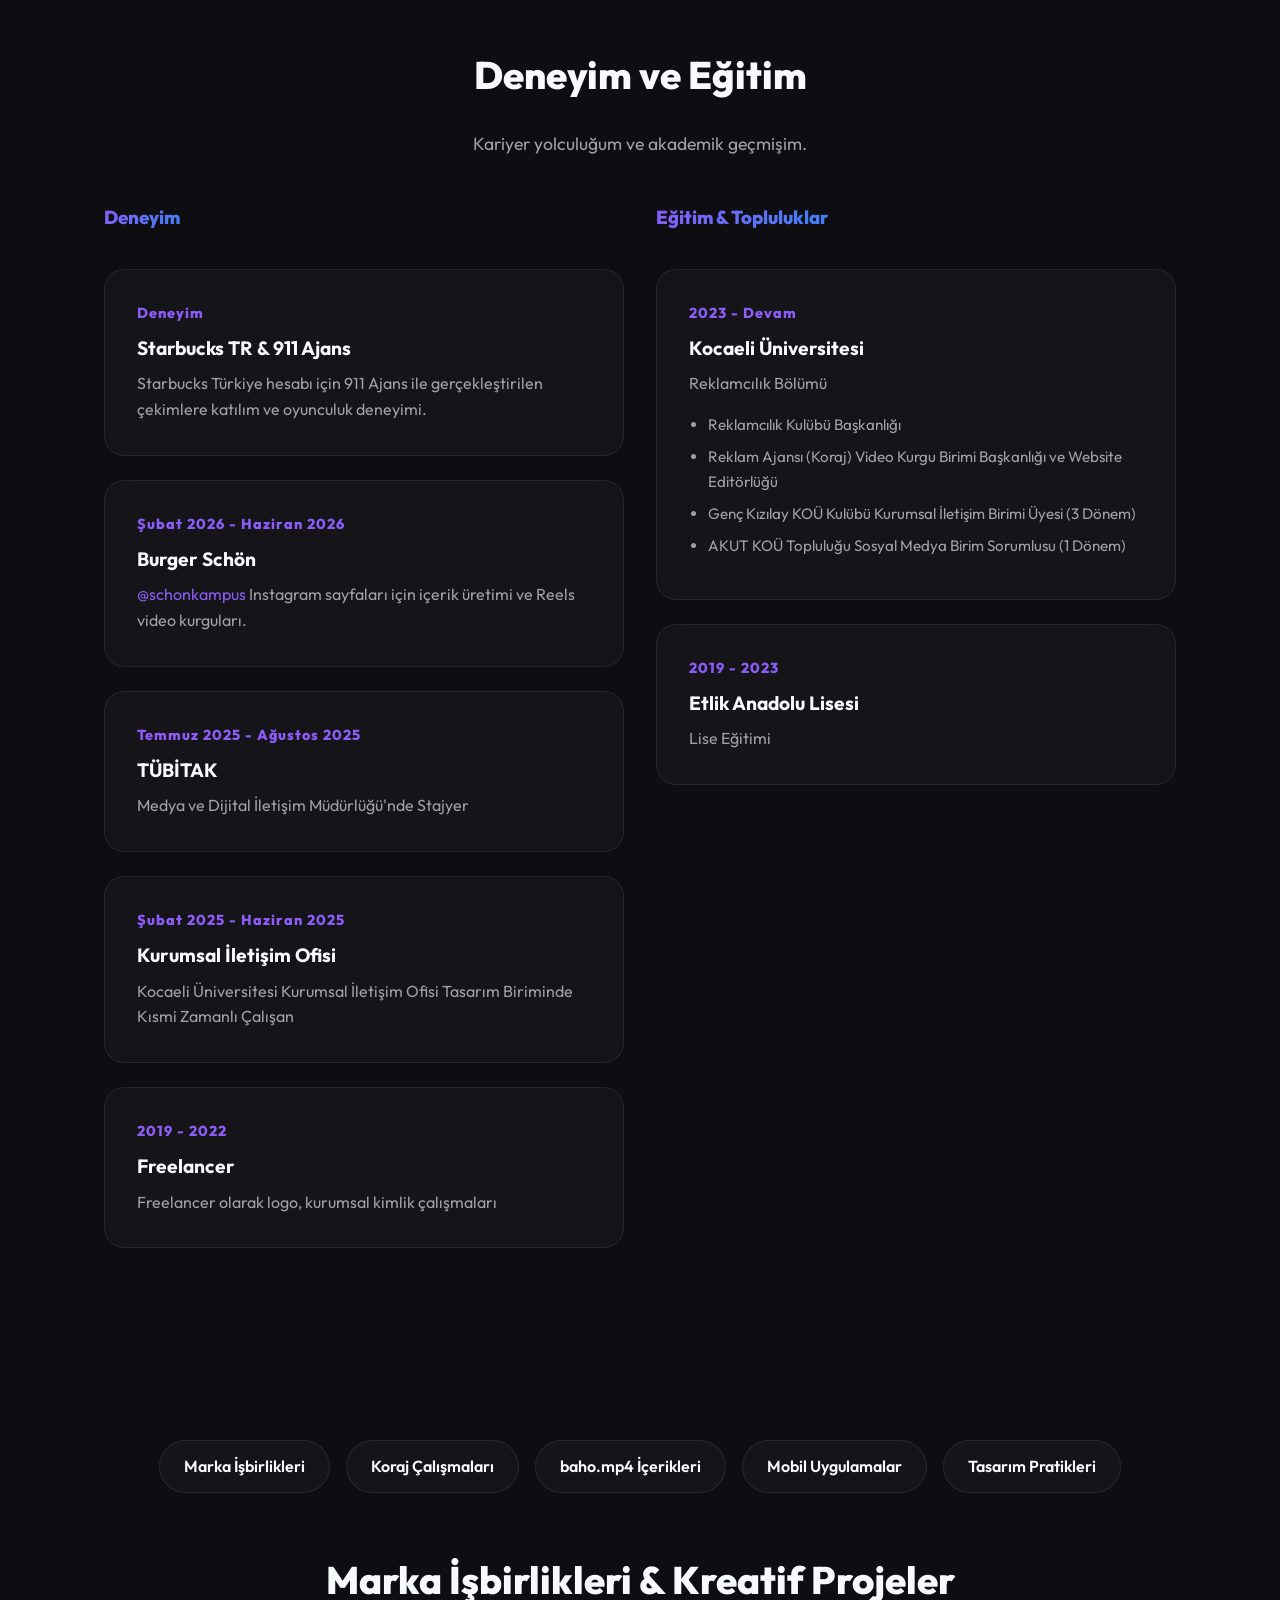
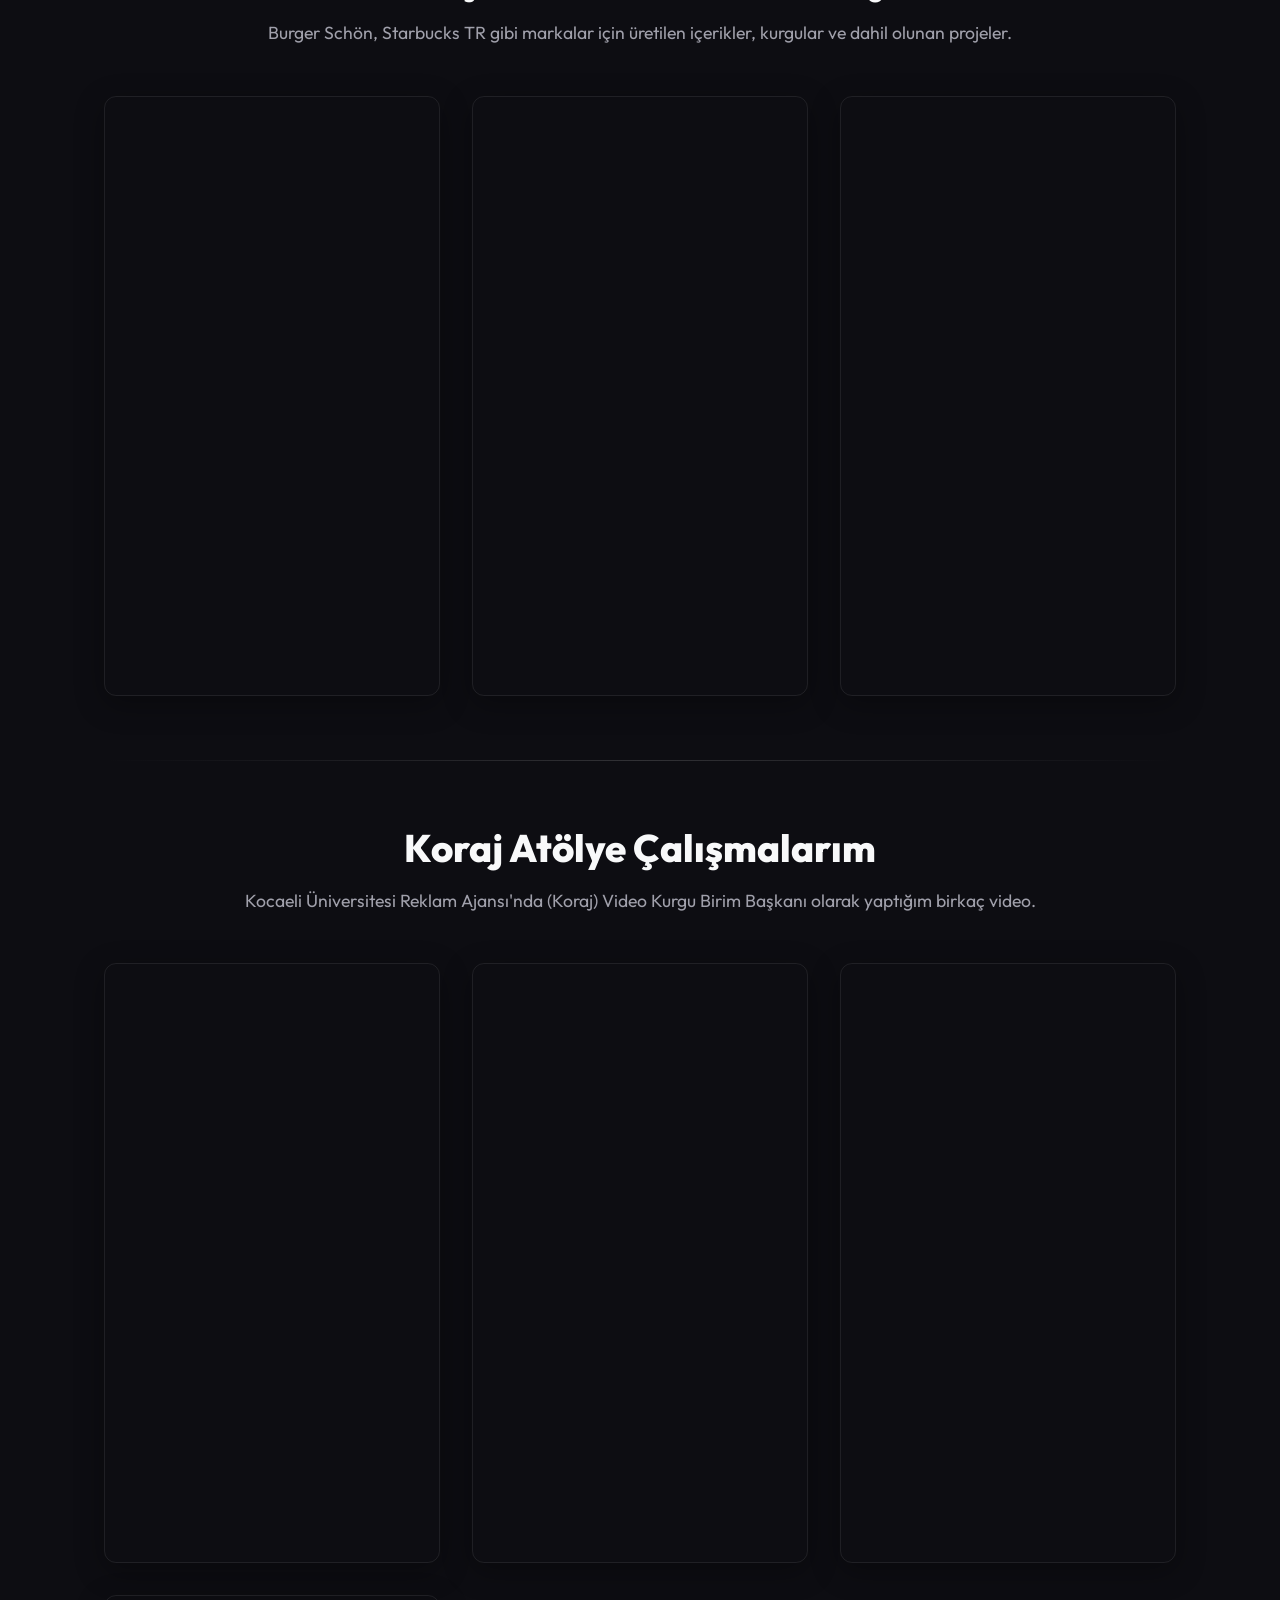
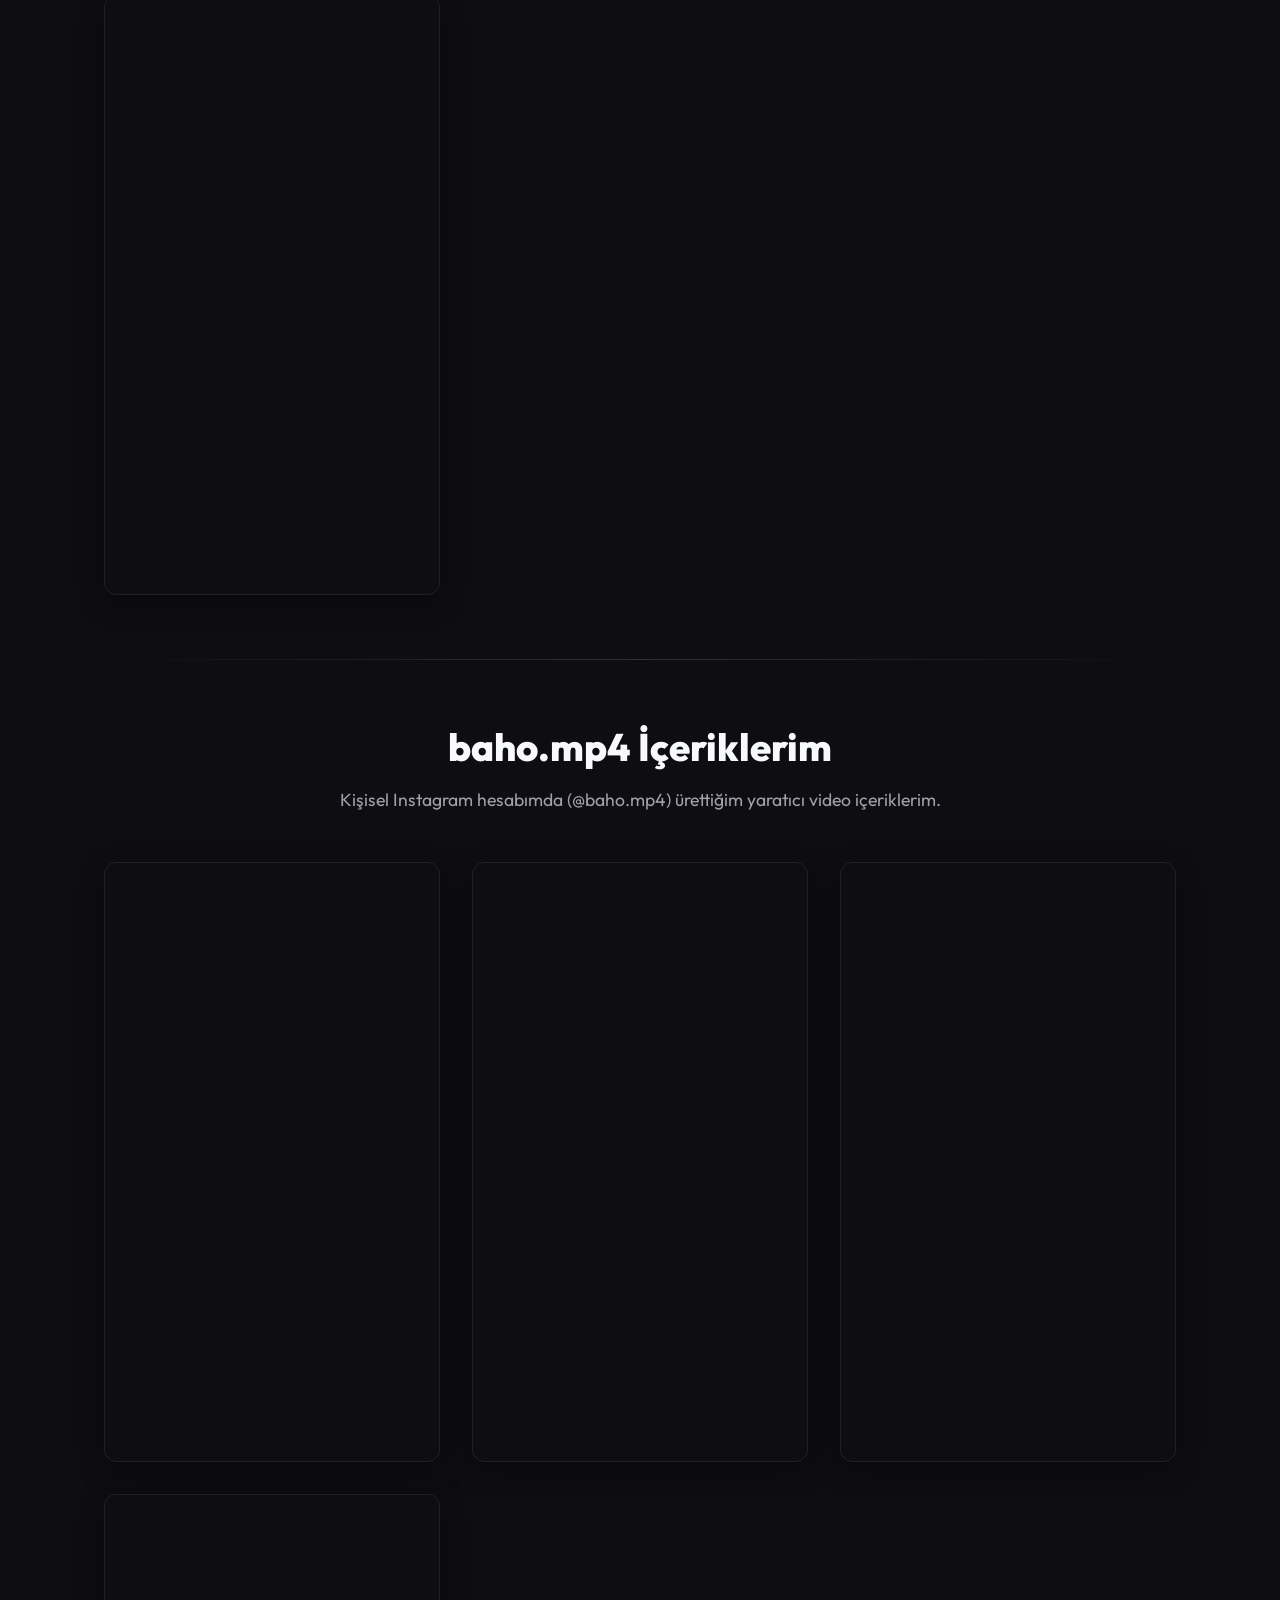
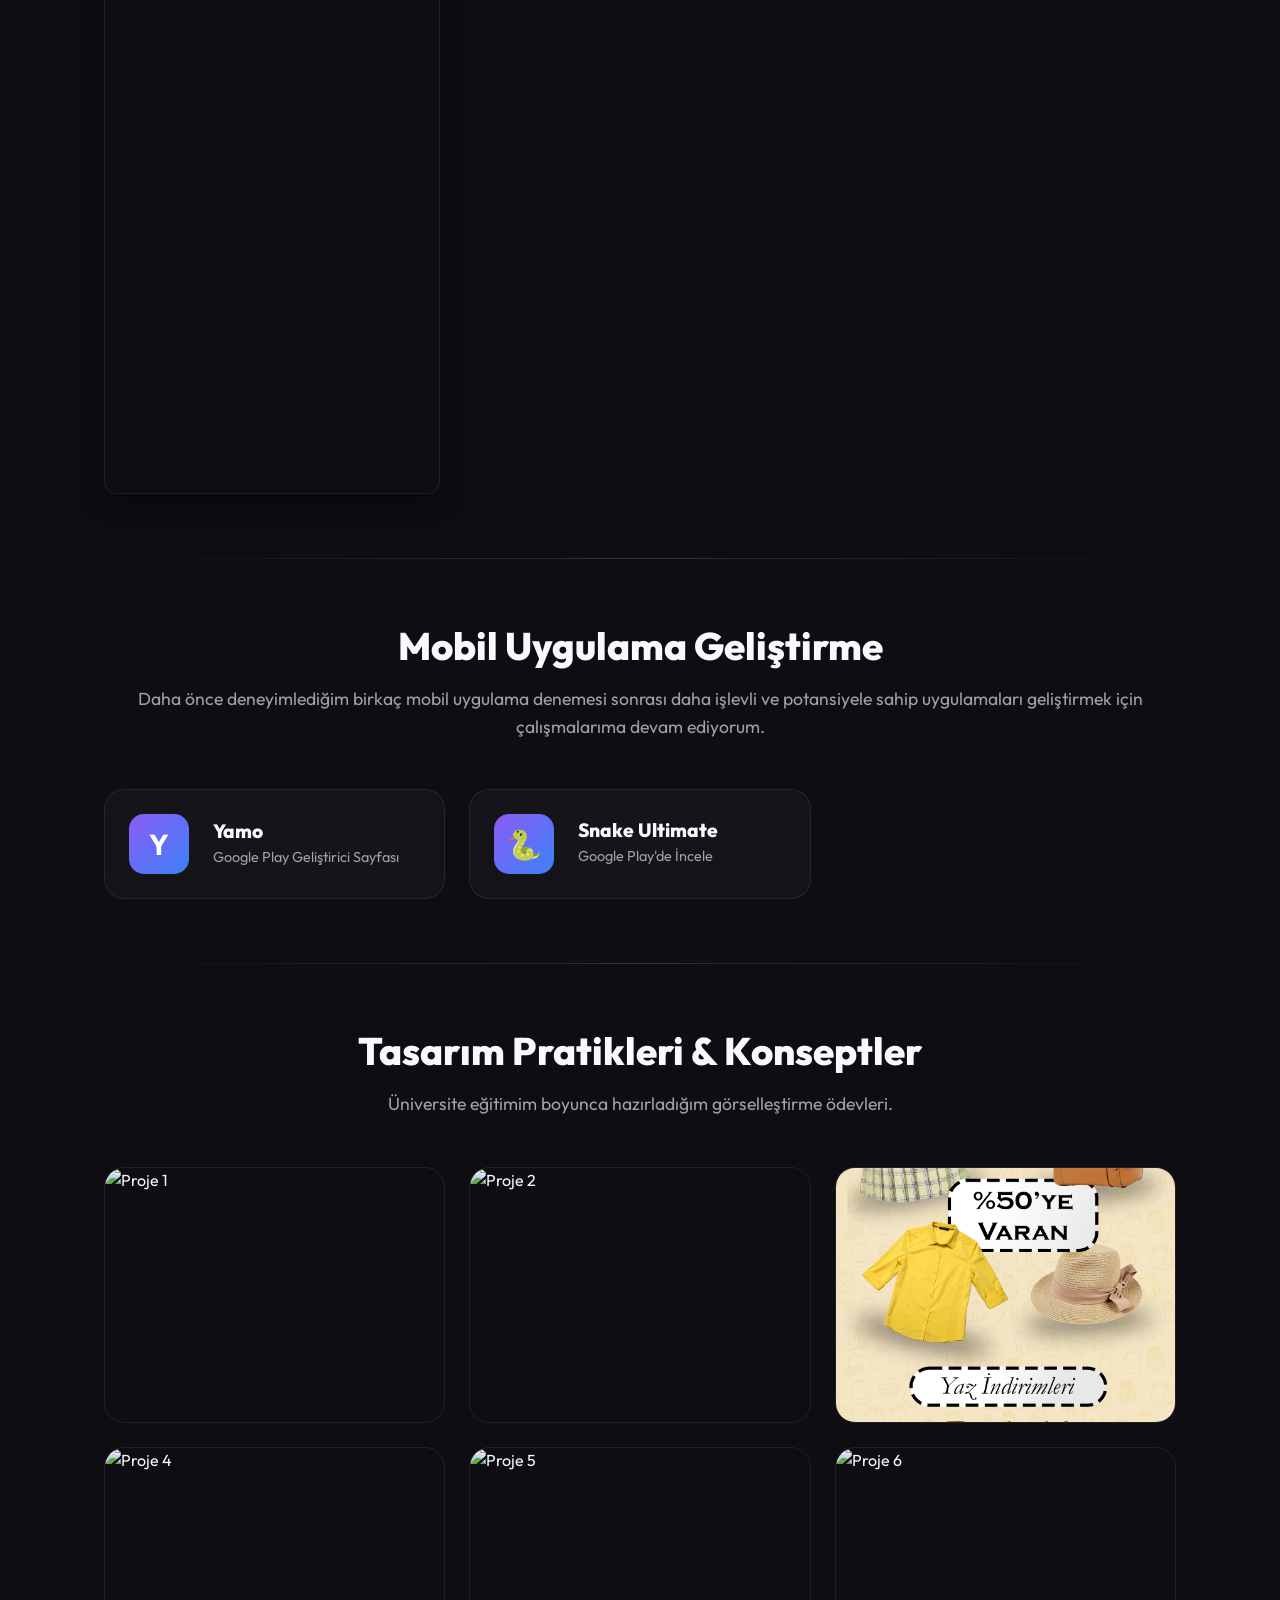
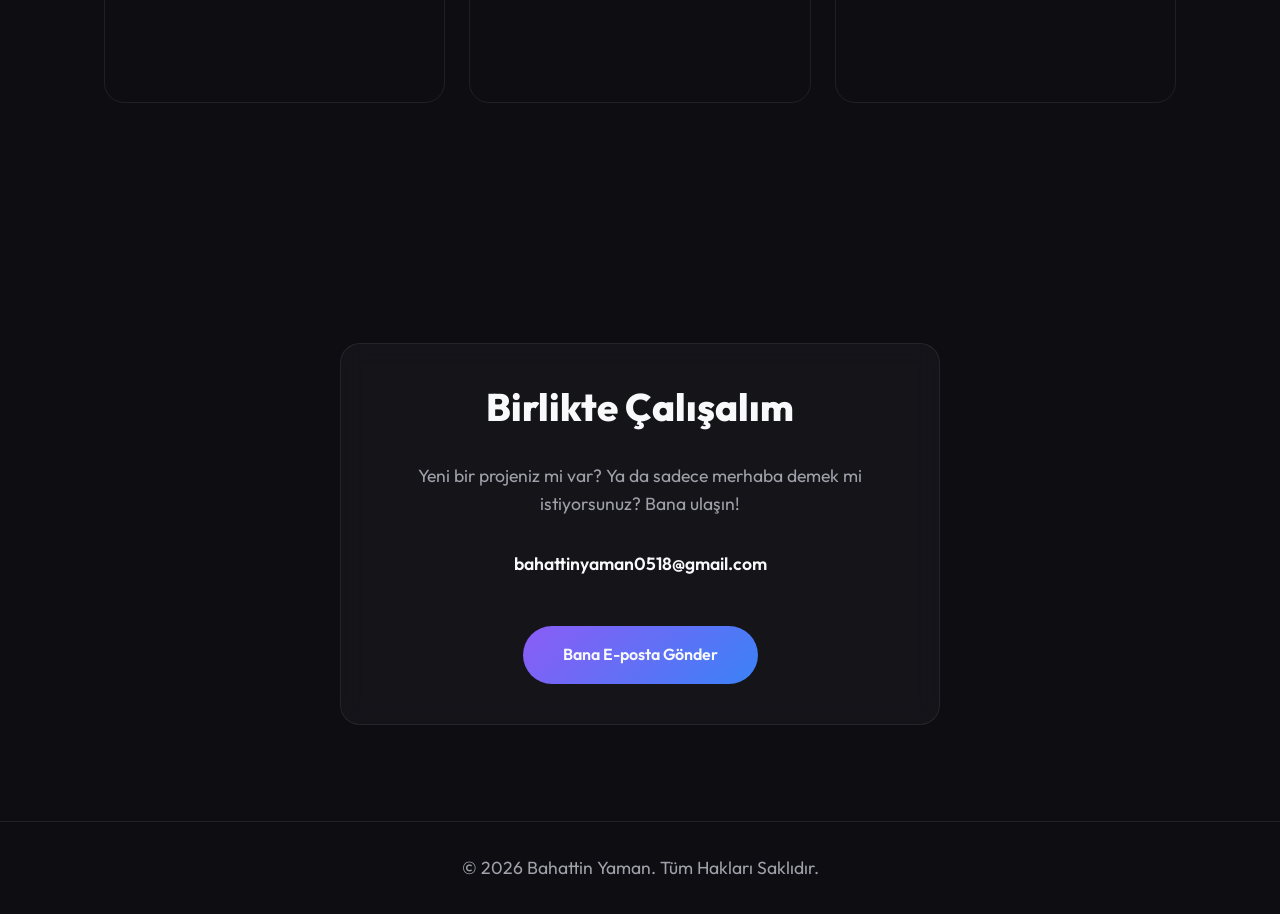
==== commit 6b848f44: "Update: Deneyim tarihlerinin formatları güncellendi" ====
--- a/index.html
+++ b/index.html
@@ -78,7 +78,7 @@
                     </div>
 
                     <div class="timeline-item glass-card">
-                        <div class="timeline-date">Şubat - Haziran</div>
+                        <div class="timeline-date">Şubat 2026 - Haziran 2026</div>
                         <div class="timeline-content">
                             <h4>Burger Schön</h4>
                             <p><a href="https://www.instagram.com/schonkampus/" target="_blank" style="color: var(--accent-color); text-decoration: none;">@schonkampus</a> Instagram sayfaları için içerik üretimi ve Reels video kurguları.</p>
@@ -86,7 +86,7 @@
                     </div>
 
                     <div class="timeline-item glass-card">
-                        <div class="timeline-date">07.25 - 08.25</div>
+                        <div class="timeline-date">Temmuz 2025 - Ağustos 2025</div>
                         <div class="timeline-content">
                             <h4>TÜBİTAK</h4>
                             <p>Medya ve Dijital İletişim Müdürlüğü'nde Stajyer</p>
@@ -94,7 +94,7 @@
                     </div>
 
                     <div class="timeline-item glass-card">
-                        <div class="timeline-date">02.25 - 06.25</div>
+                        <div class="timeline-date">Şubat 2025 - Haziran 2025</div>
                         <div class="timeline-content">
                             <h4>Kurumsal İletişim Ofisi</h4>
                             <p>Kocaeli Üniversitesi Kurumsal İletişim Ofisi Tasarım Biriminde Kısmi Zamanlı Çalışan</p>
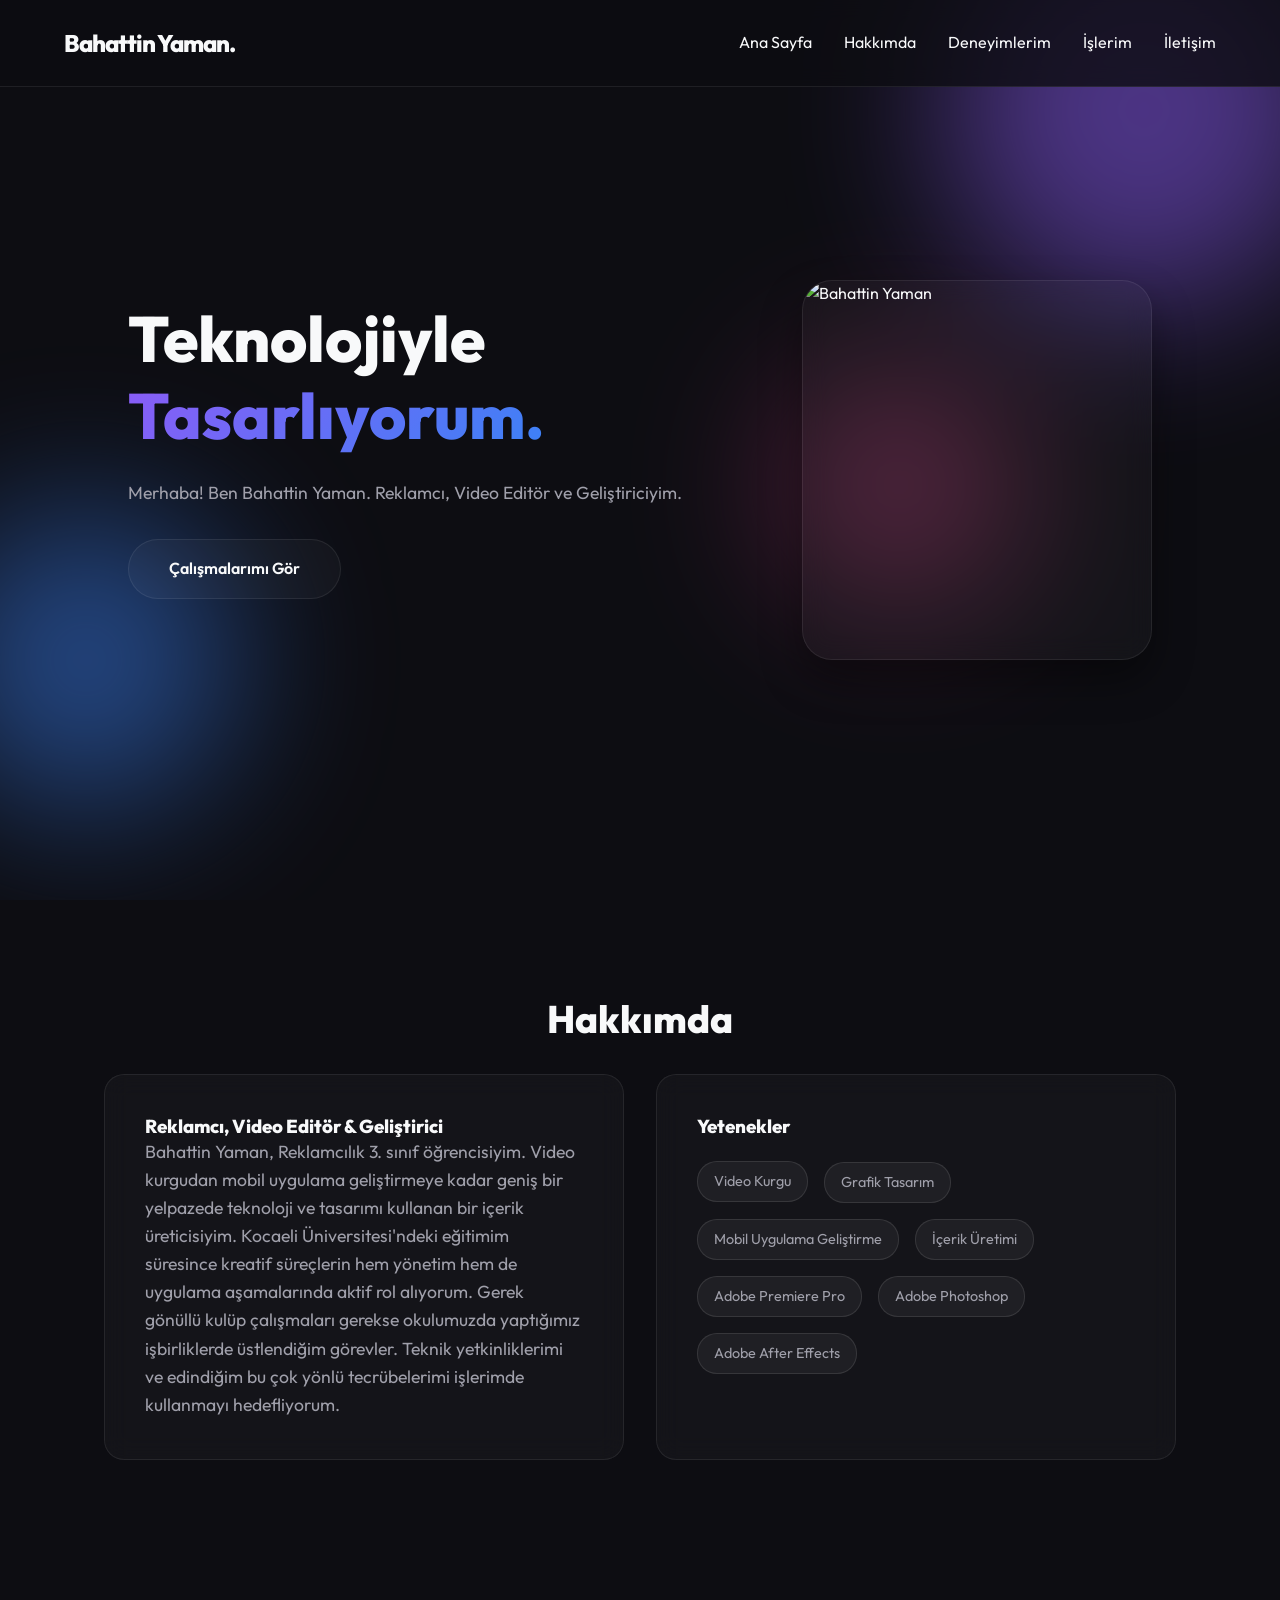
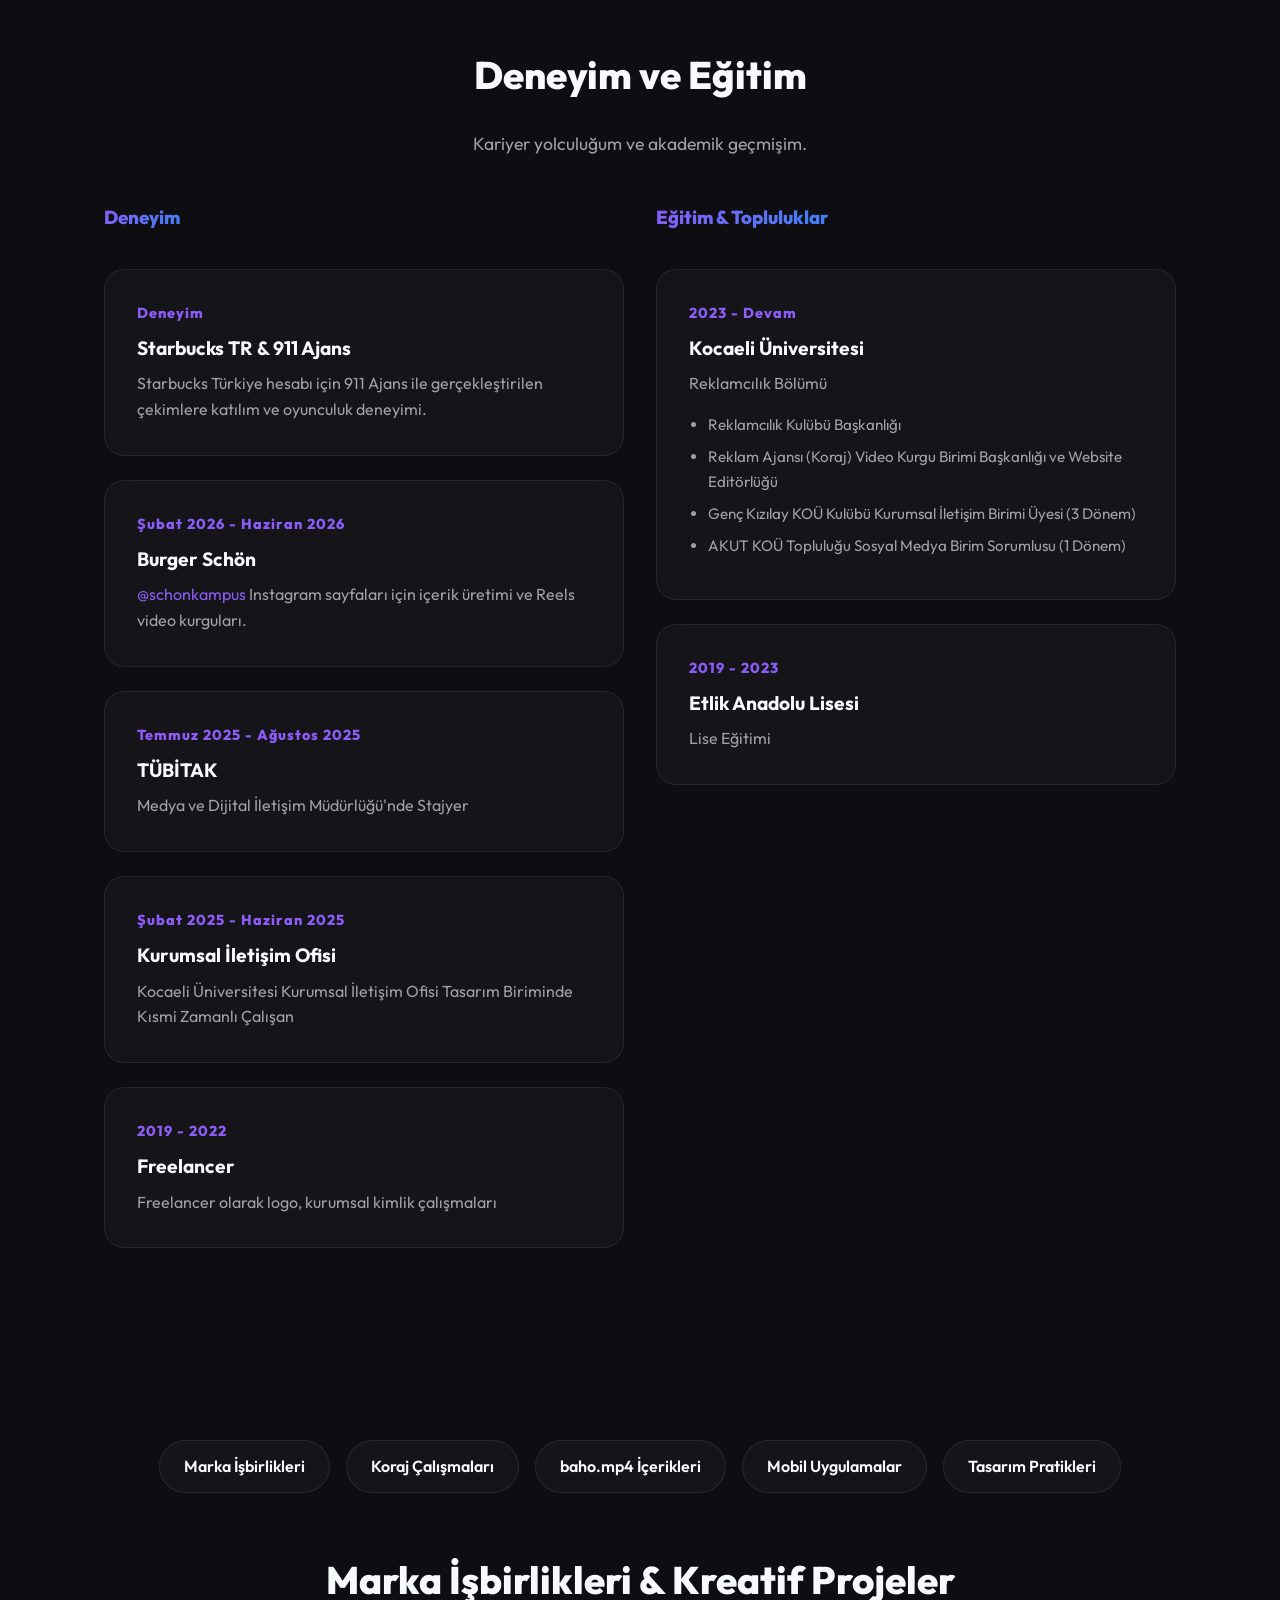
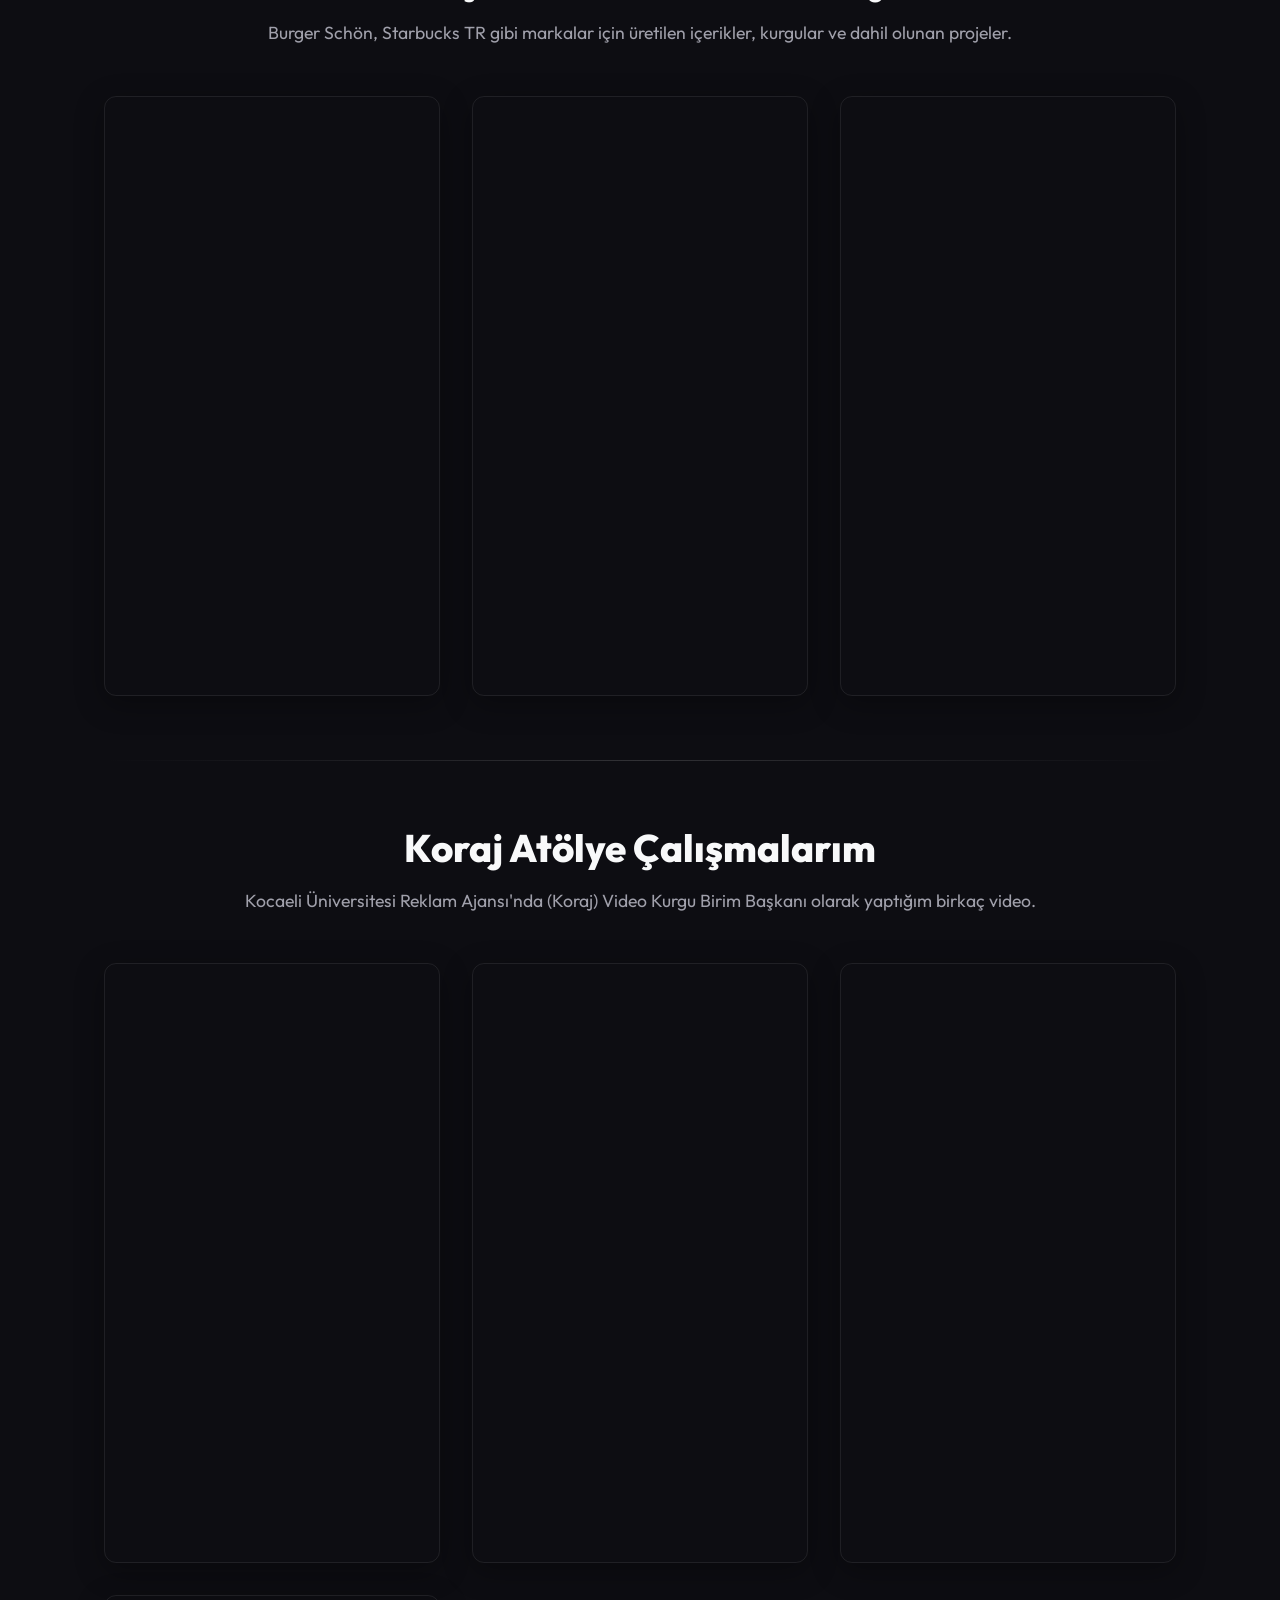
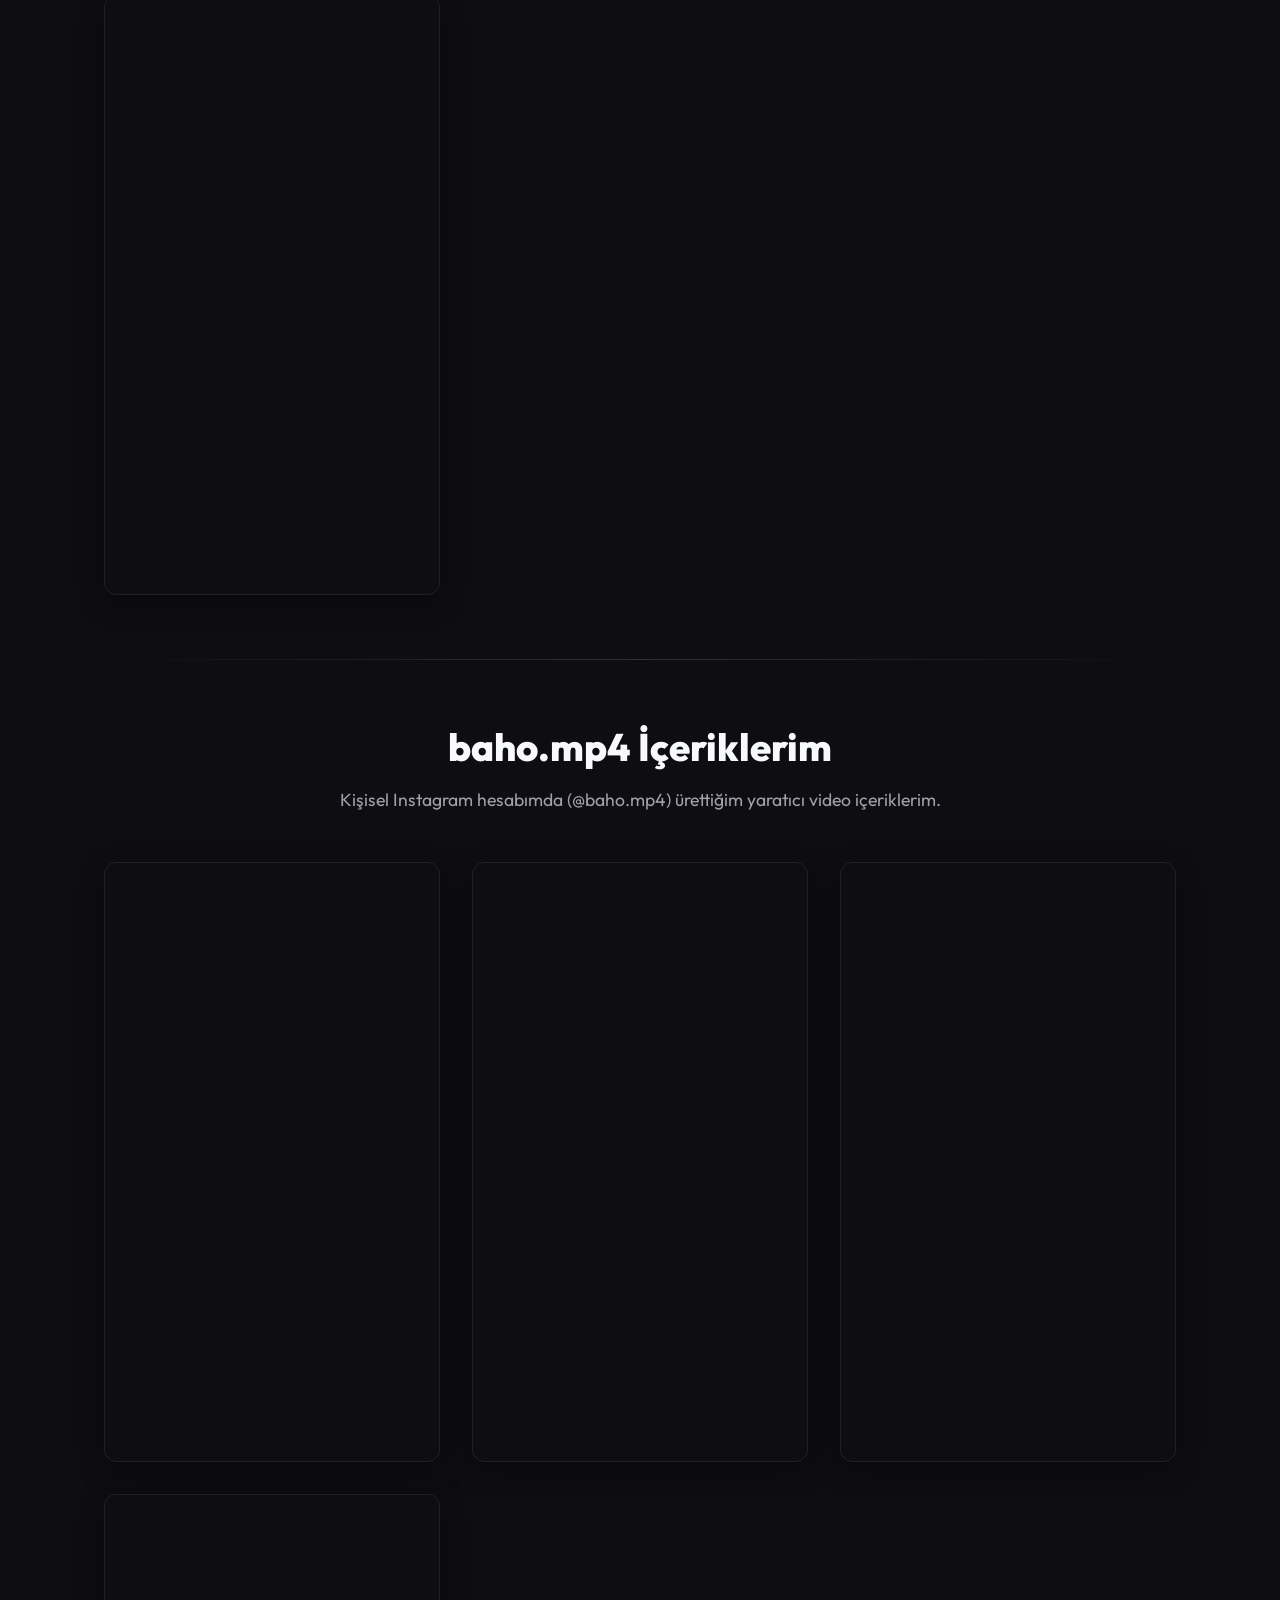
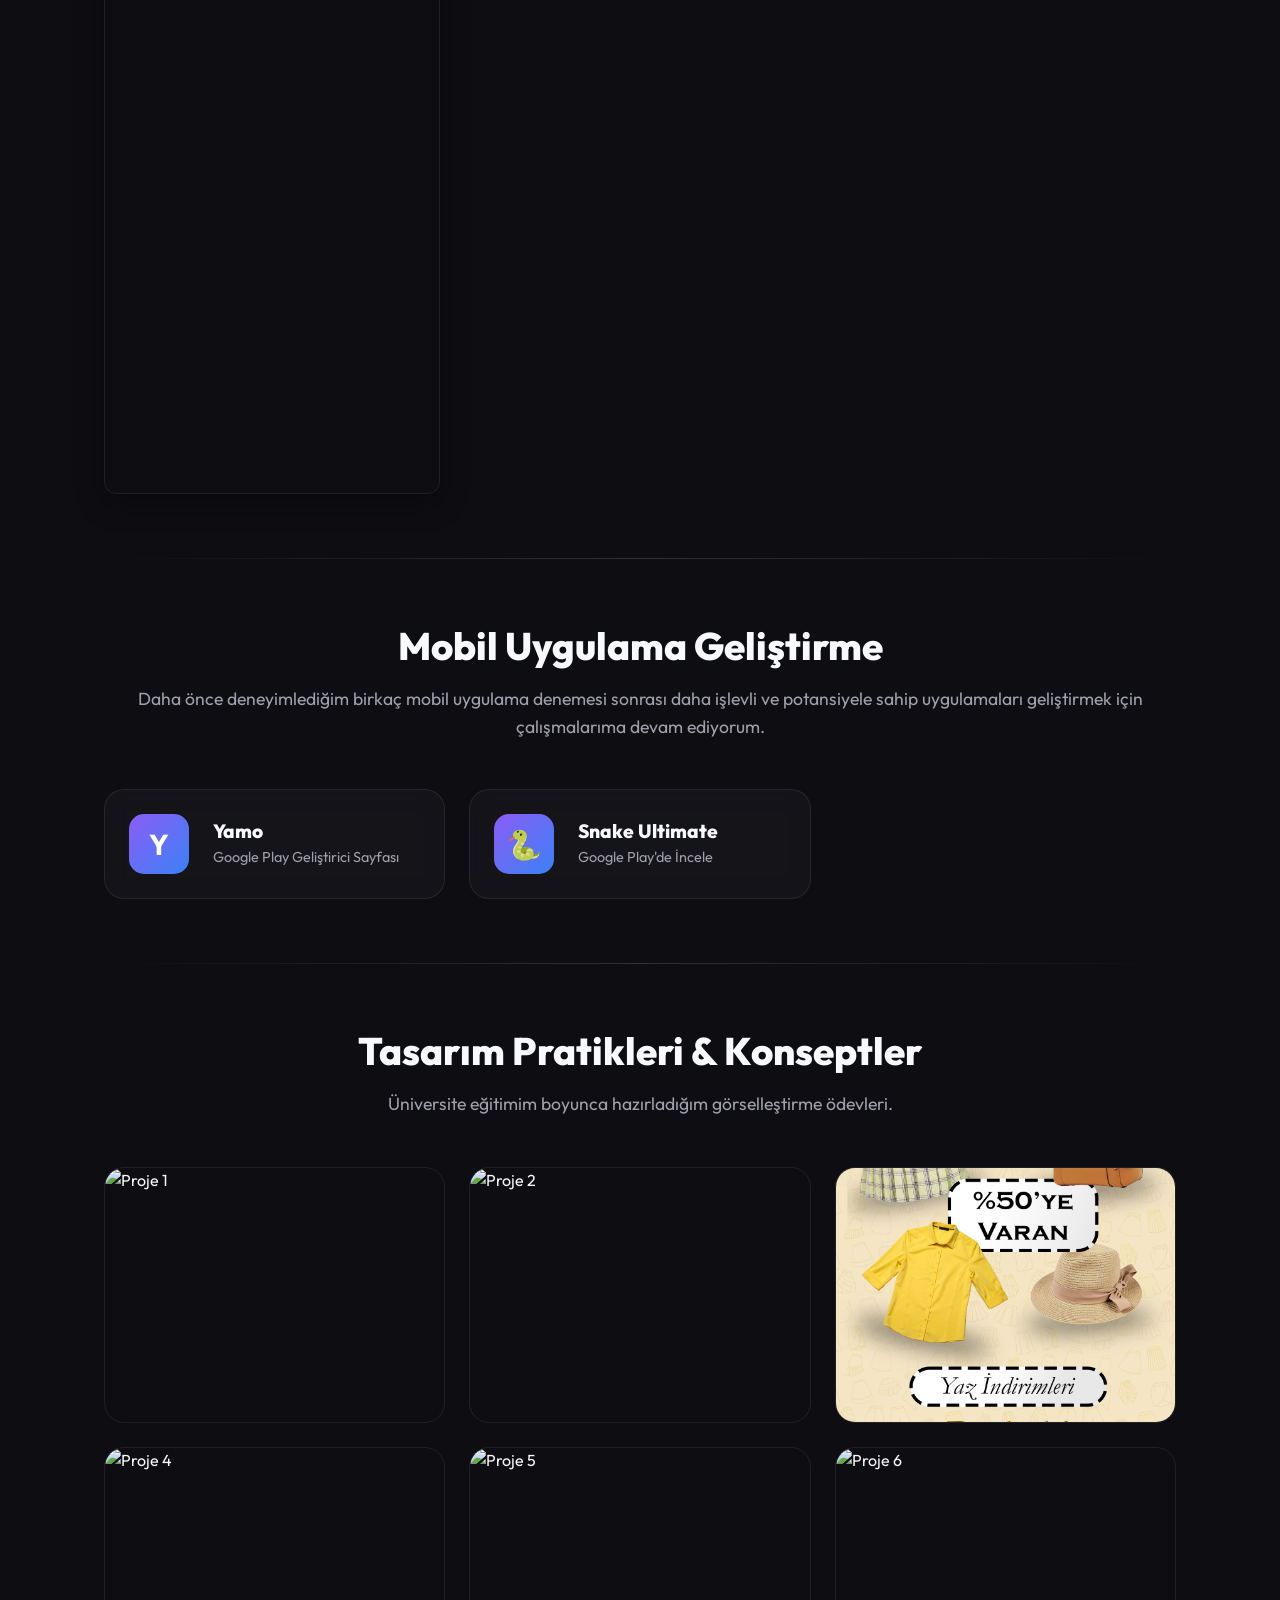
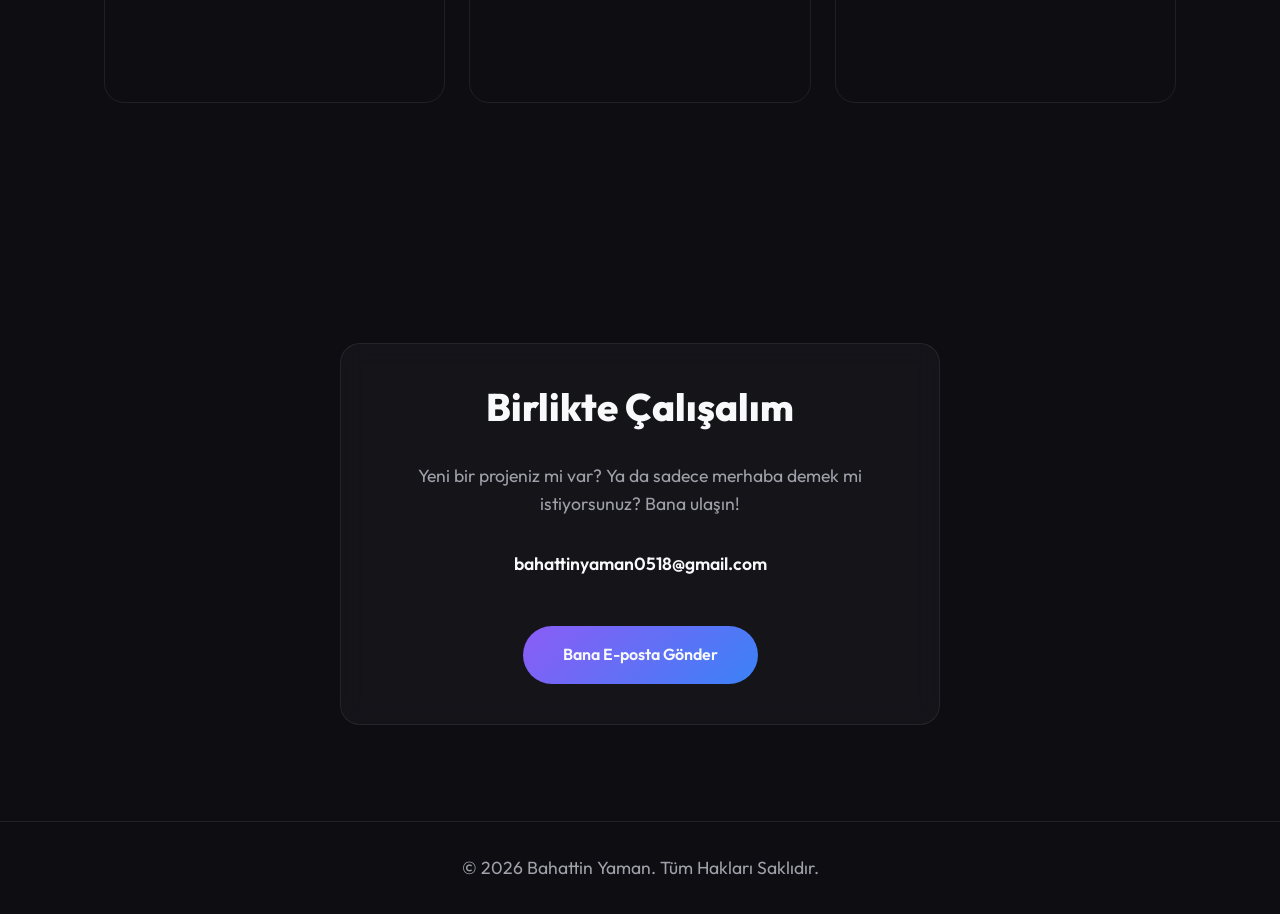
==== commit 462d7f9f: "Update: Hero alanına profil fotoğrafı için boşluk ve tasarım eklendi" ====
--- a/index.html
+++ b/index.html
@@ -28,6 +28,9 @@
             <p>Merhaba! Ben Bahattin Yaman. Reklamcı, Video Editör ve Geliştiriciyim.</p>
             <a href="#portfolio" class="cta-button">Çalışmalarımı Gör</a>
         </div>
+        <div class="hero-image-container glass-card">
+            <img src="gorseller/profil.jpg" alt="Bahattin Yaman" class="hero-profile-img">
+        </div>
         <div class="hero-shapes">
             <div class="shape shape-1"></div>
             <div class="shape shape-2"></div>
--- a/style.css
+++ b/style.css
@@ -153,15 +153,65 @@
     min-height: 100vh;
     display: flex;
     align-items: center;
-    padding: 0 5%;
+    justify-content: space-between;
+    padding: 0 10%;
     position: relative;
     overflow: hidden;
 }
 
 .hero-content {
-    max-width: 800px;
+    max-width: 600px;
     z-index: 2;
     position: relative;
+}
+
+.hero-image-container {
+    z-index: 2;
+    position: relative;
+    width: 350px;
+    height: 380px;
+    border-radius: 30px;
+    overflow: hidden;
+    padding: 0;
+    margin-left: 2rem;
+    box-shadow: 0 20px 40px rgba(0, 0, 0, 0.4);
+    transform: translateY(20px);
+    animation: float 6s ease-in-out infinite;
+}
+
+.hero-profile-img {
+    width: 100%;
+    height: 100%;
+    object-fit: cover;
+    object-position: center 20%;
+    border-radius: 30px;
+}
+
+@keyframes float {
+    0% { transform: translateY(0px); }
+    50% { transform: translateY(-15px); }
+    100% { transform: translateY(0px); }
+}
+
+@media (max-width: 968px) {
+    #hero {
+        flex-direction: column-reverse;
+        justify-content: center;
+        text-align: center;
+        padding-top: 120px;
+        padding-bottom: 60px;
+        gap: 3rem;
+    }
+    
+    .hero-content {
+        max-width: 100%;
+    }
+    
+    .hero-image-container {
+        width: 260px;
+        height: 280px;
+        margin-left: 0;
+    }
 }
 
 .hero-shapes {
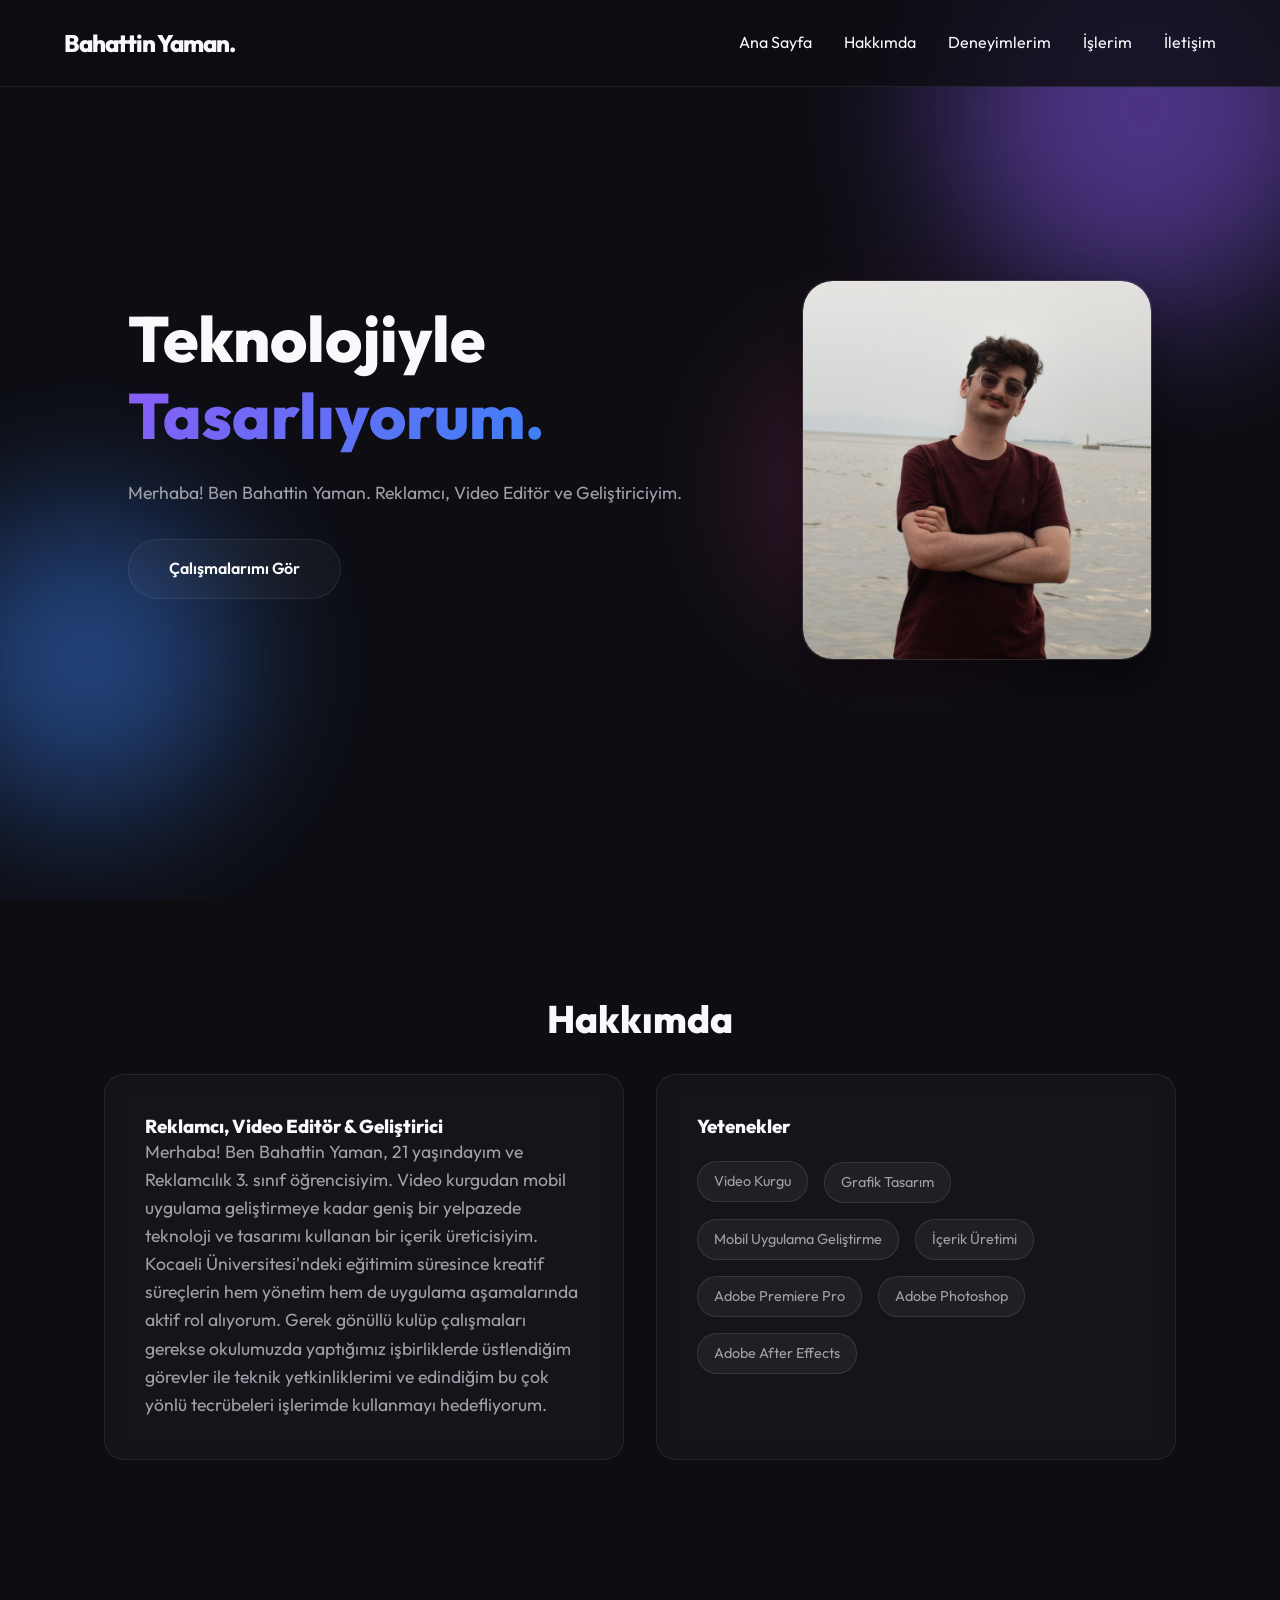
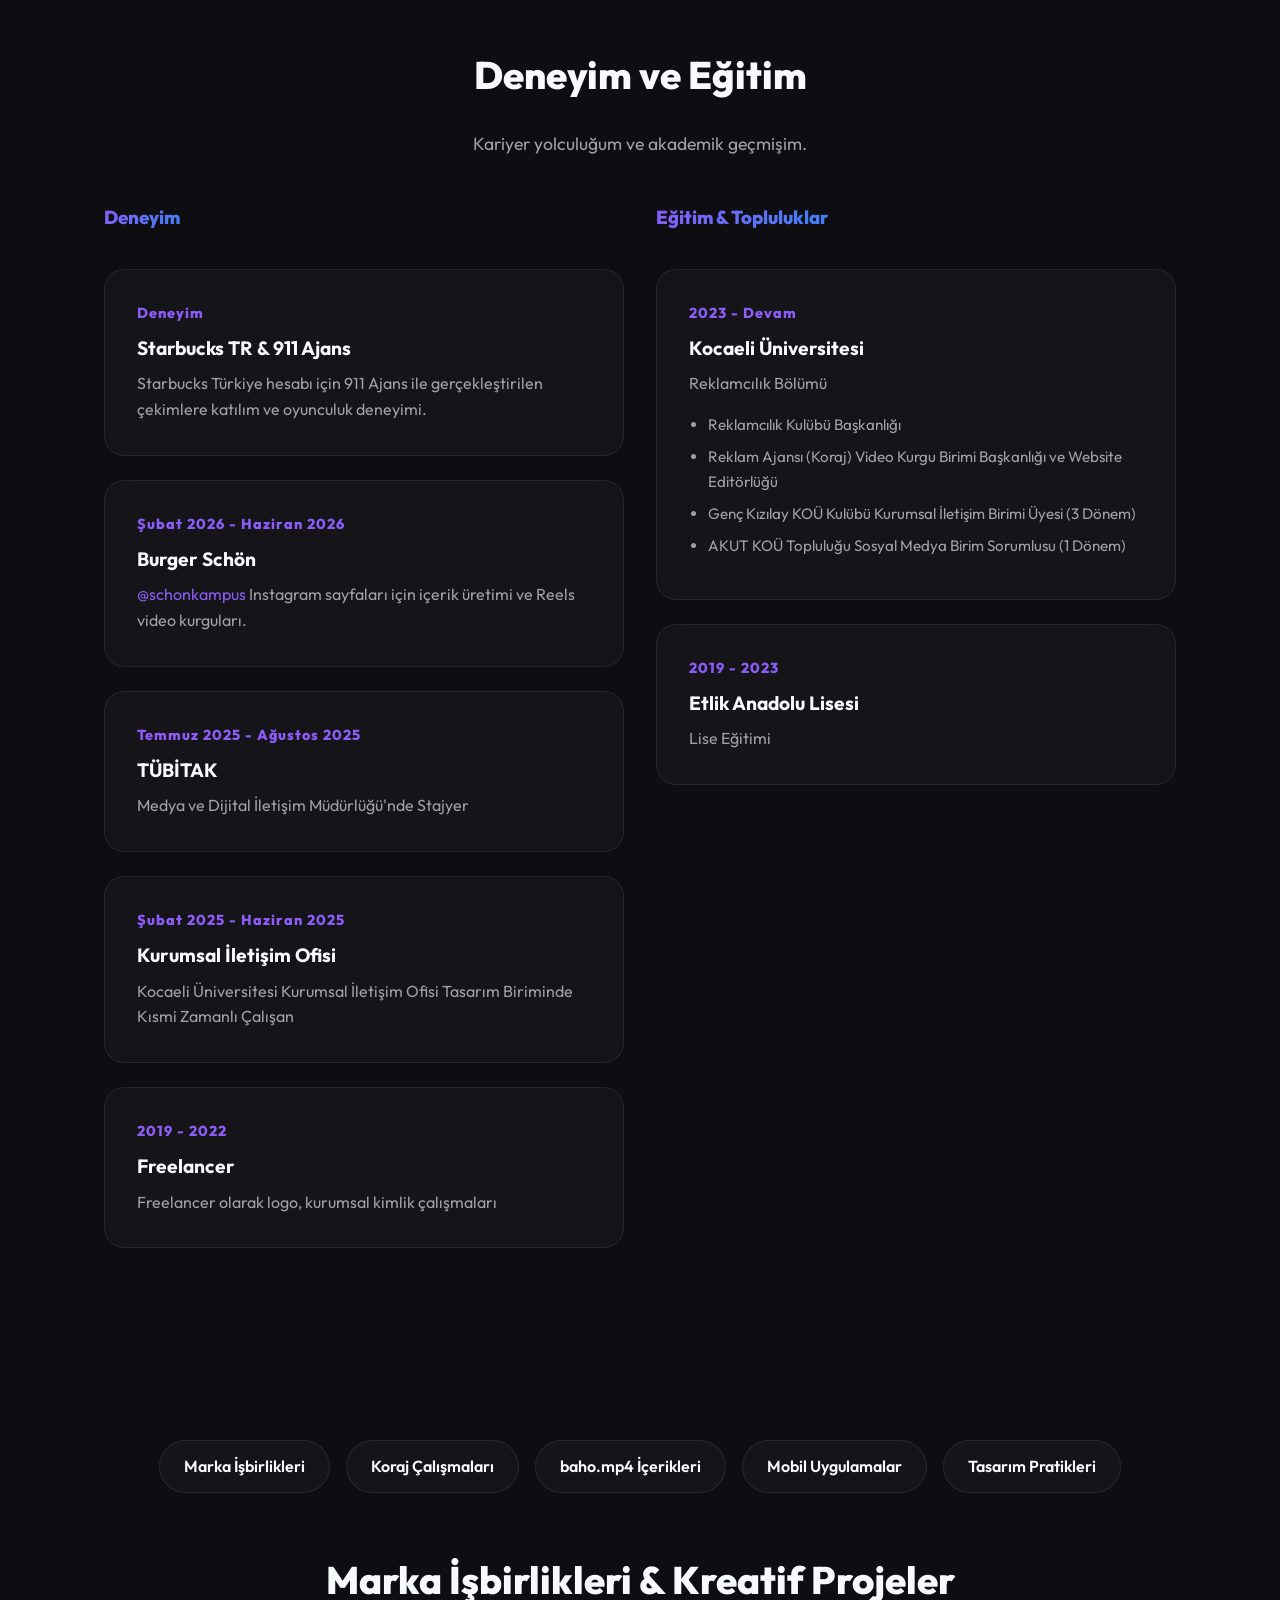
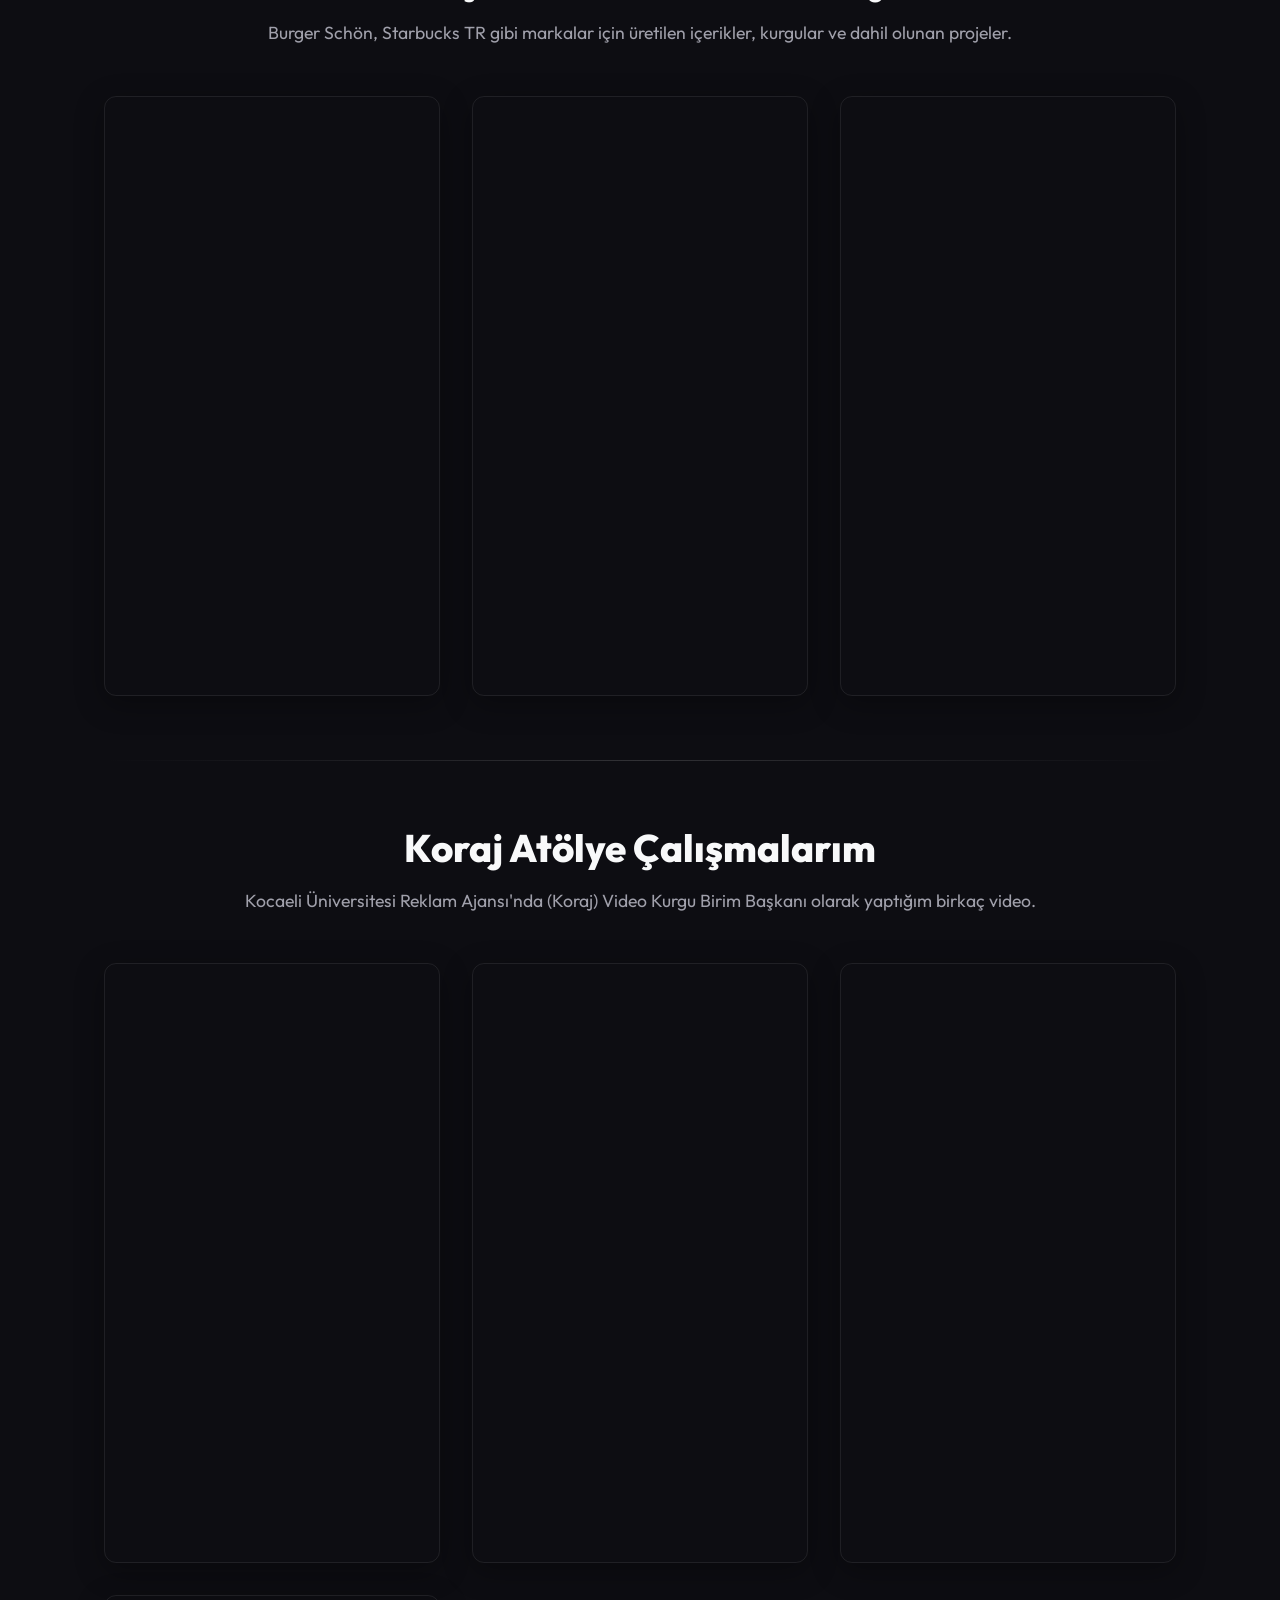
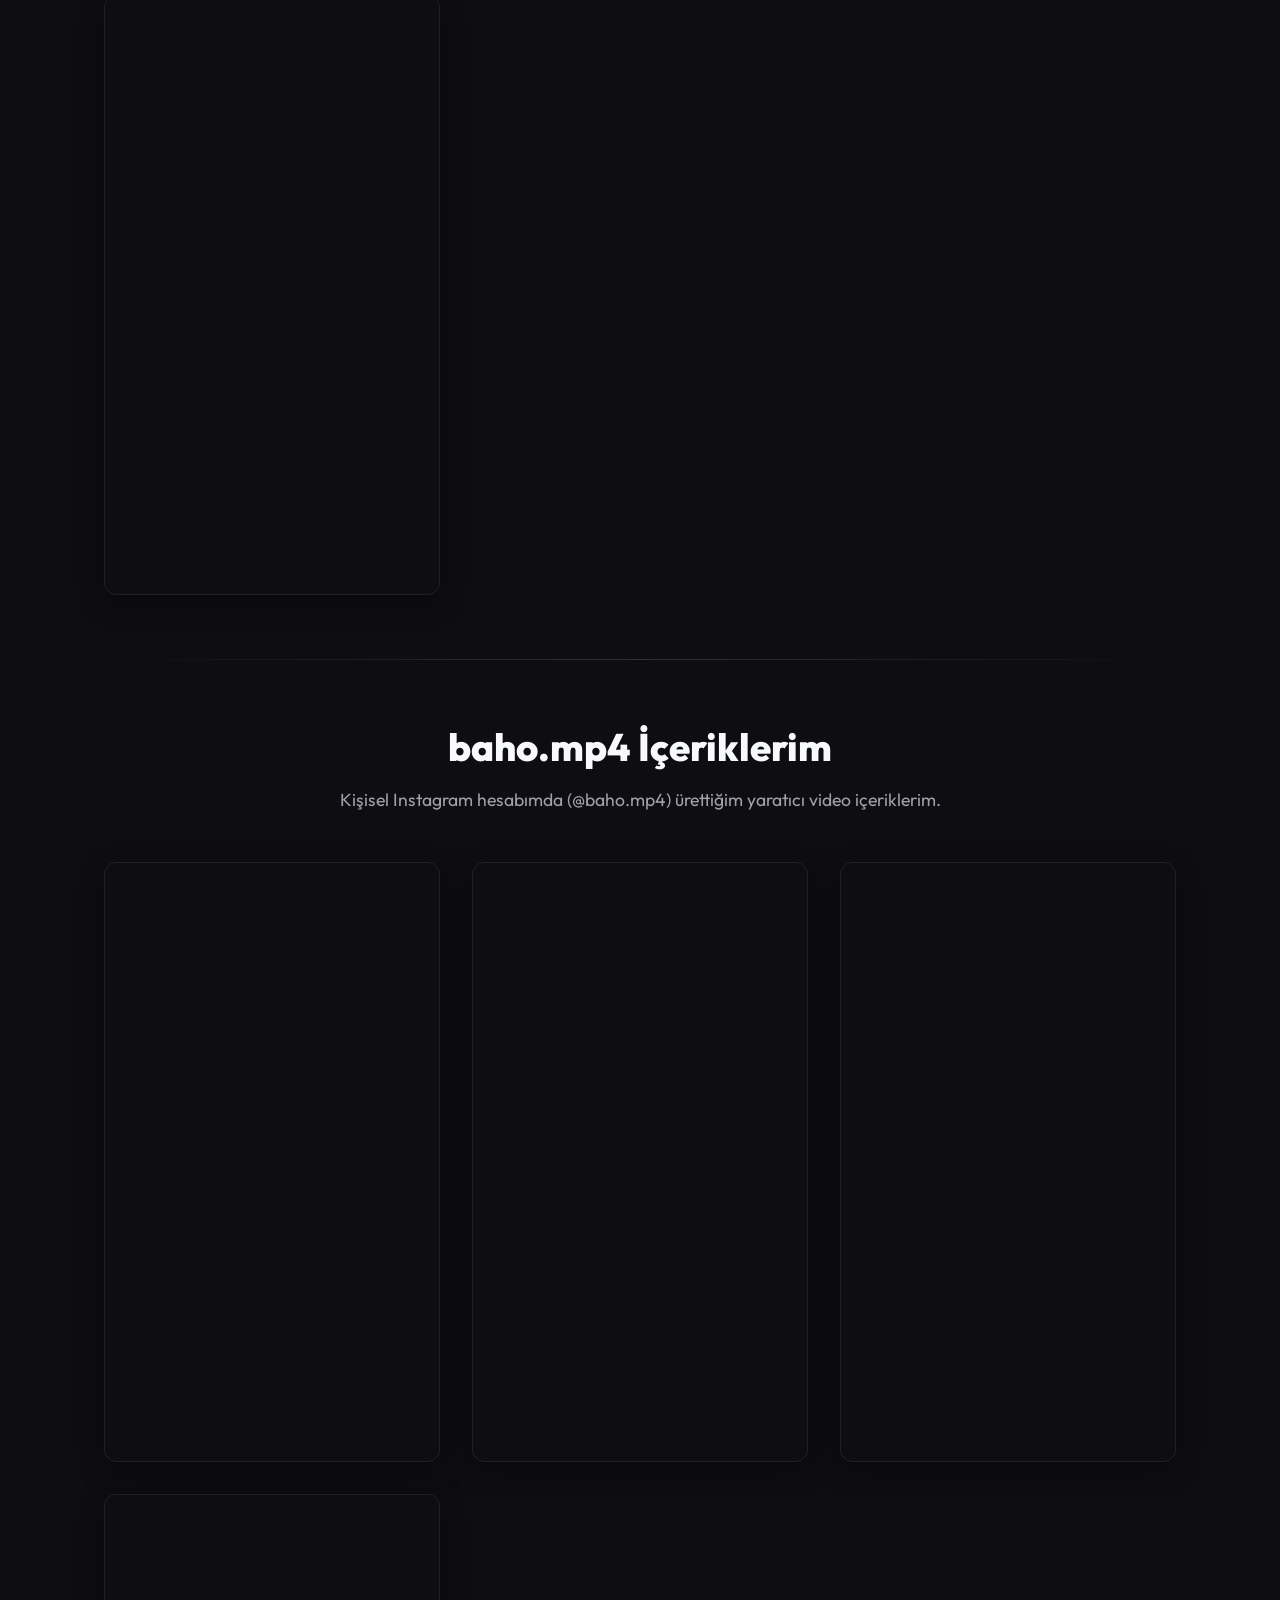
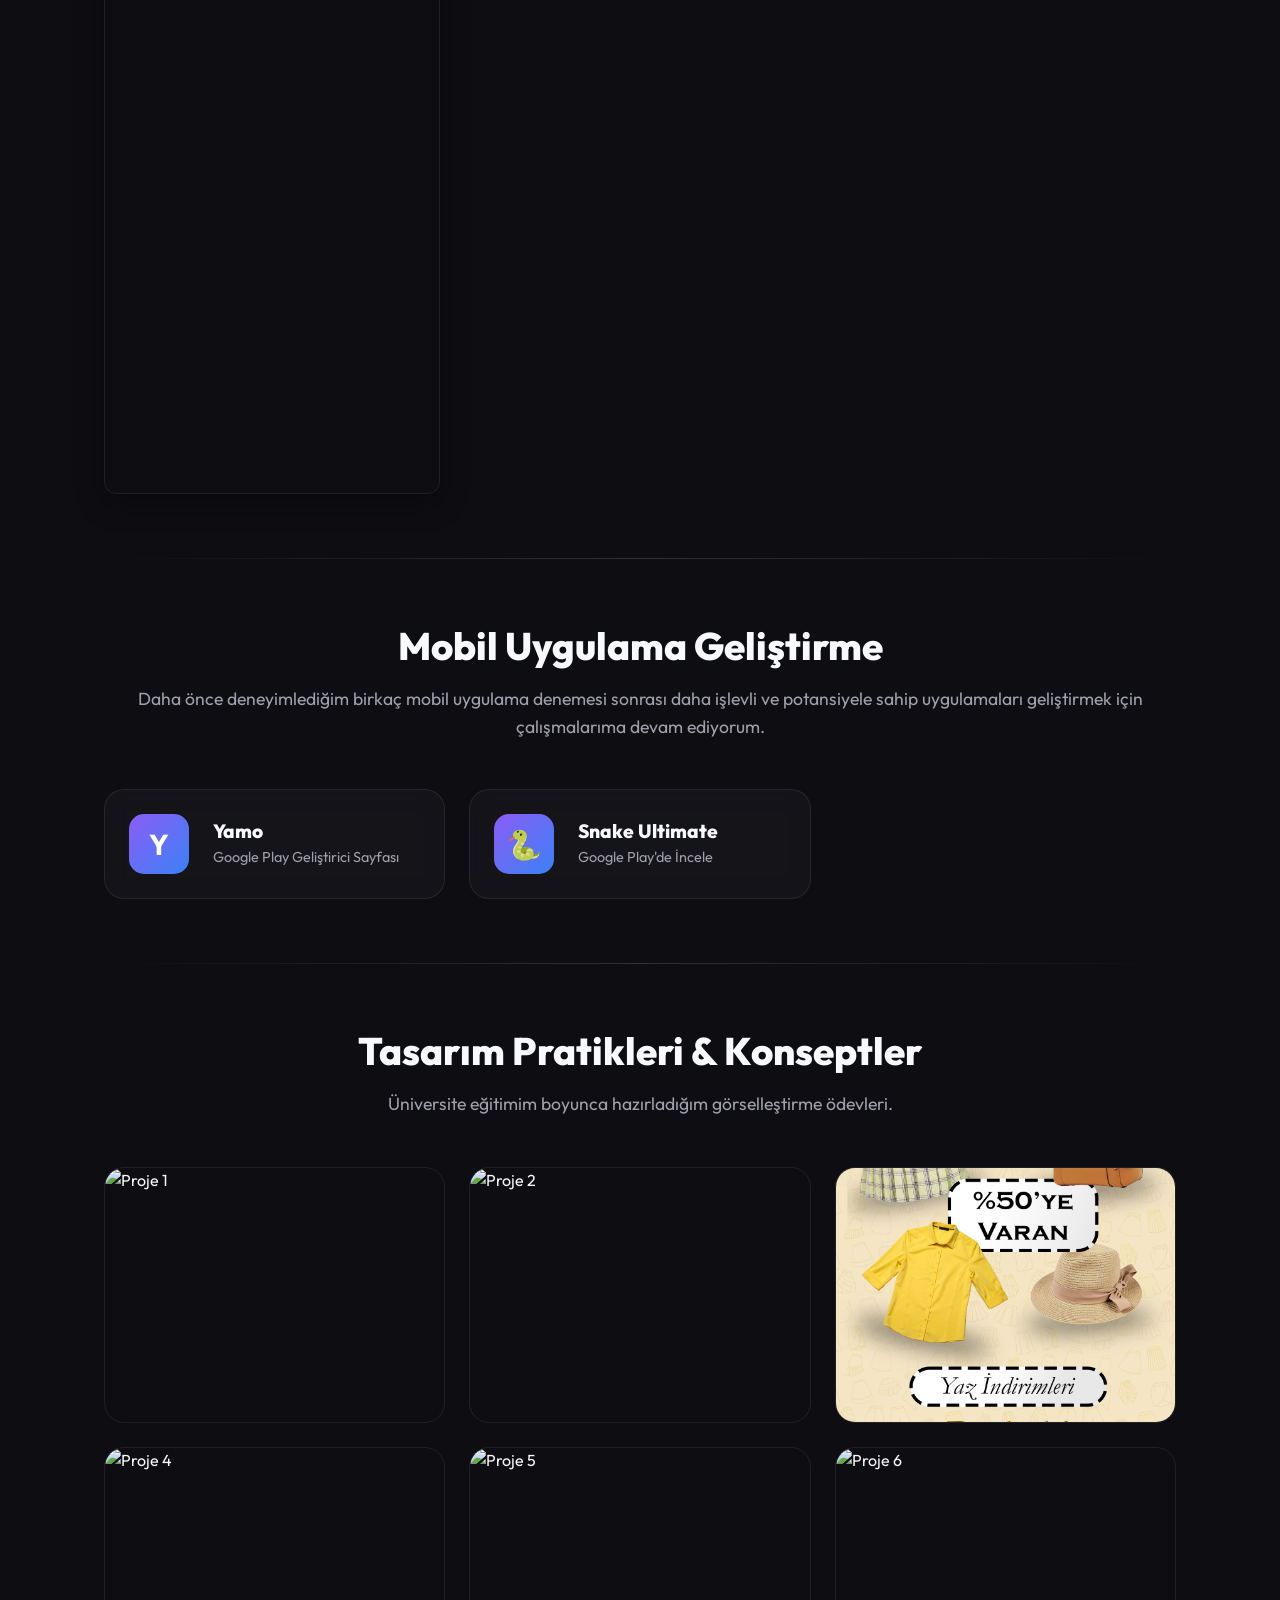
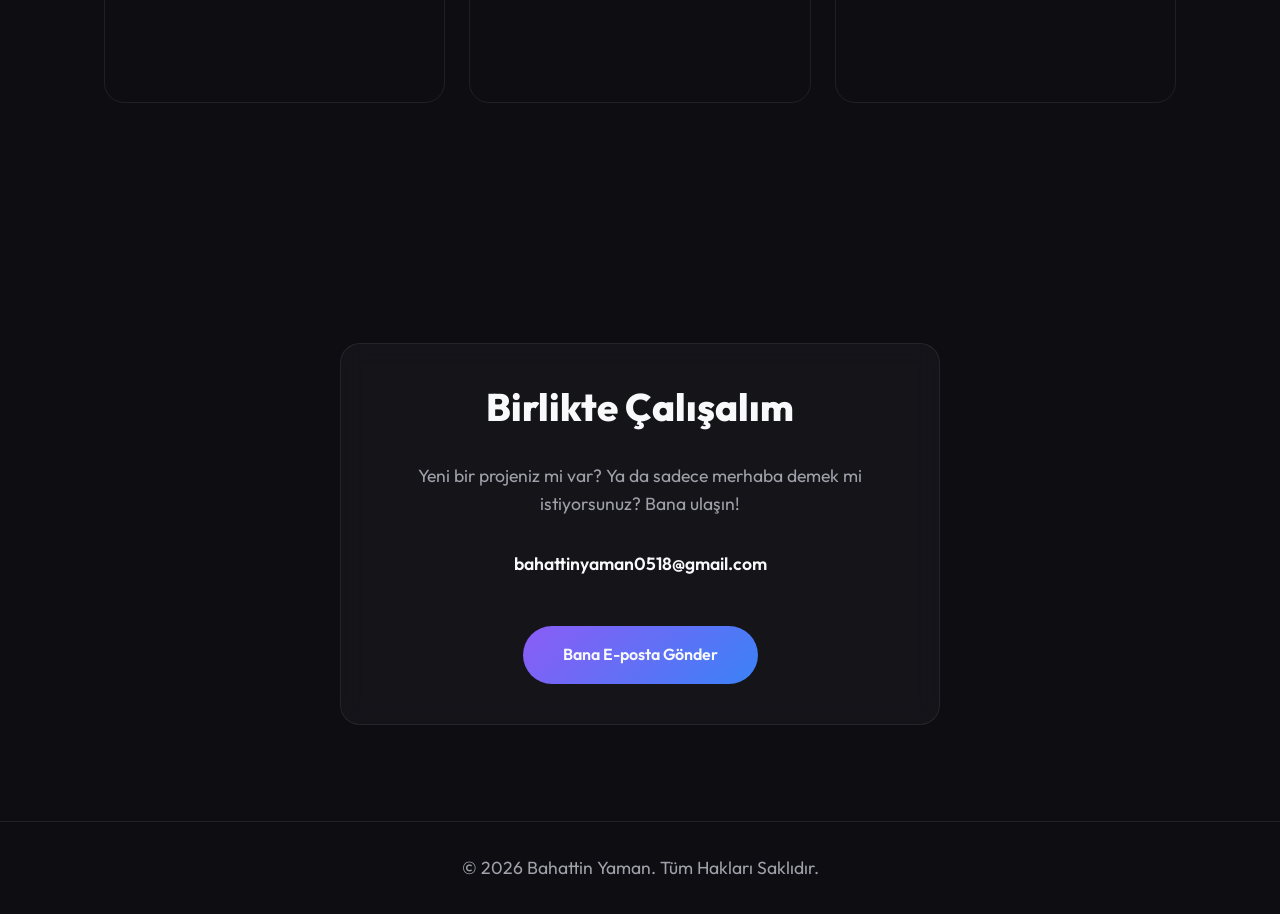
==== commit acc9e590: "Update: Profil fotoğrafı eklendi ve Hakkımda giriş cümlesi düzeltildi" ====
--- a/index.html
+++ b/index.html
@@ -44,7 +44,7 @@
             <div class="about-grid">
                 <div class="about-text glass-card">
                     <h3>Reklamcı, Video Editör & Geliştirici</h3>
-                    <p>Bahattin Yaman, Reklamcılık 3. sınıf öğrencisiyim. Video kurgudan mobil uygulama geliştirmeye kadar geniş bir yelpazede teknoloji ve tasarımı kullanan bir içerik üreticisiyim. Kocaeli Üniversitesi'ndeki eğitimim süresince kreatif süreçlerin hem yönetim hem de uygulama aşamalarında aktif rol alıyorum. Gerek gönüllü kulüp çalışmaları gerekse okulumuzda yaptığımız işbirliklerde üstlendiğim görevler. Teknik yetkinliklerimi ve edindiğim bu çok yönlü tecrübelerimi işlerimde kullanmayı hedefliyorum.</p>
+                    <p>Merhaba! Ben Bahattin Yaman, 21 yaşındayım ve Reklamcılık 3. sınıf öğrencisiyim. Video kurgudan mobil uygulama geliştirmeye kadar geniş bir yelpazede teknoloji ve tasarımı kullanan bir içerik üreticisiyim. Kocaeli Üniversitesi'ndeki eğitimim süresince kreatif süreçlerin hem yönetim hem de uygulama aşamalarında aktif rol alıyorum. Gerek gönüllü kulüp çalışmaları gerekse okulumuzda yaptığımız işbirliklerde üstlendiğim görevler ile teknik yetkinliklerimi ve edindiğim bu çok yönlü tecrübeleri işlerimde kullanmayı hedefliyorum.</p>
                 </div>
                 <div class="skills glass-card">
                     <h3>Yetenekler</h3>
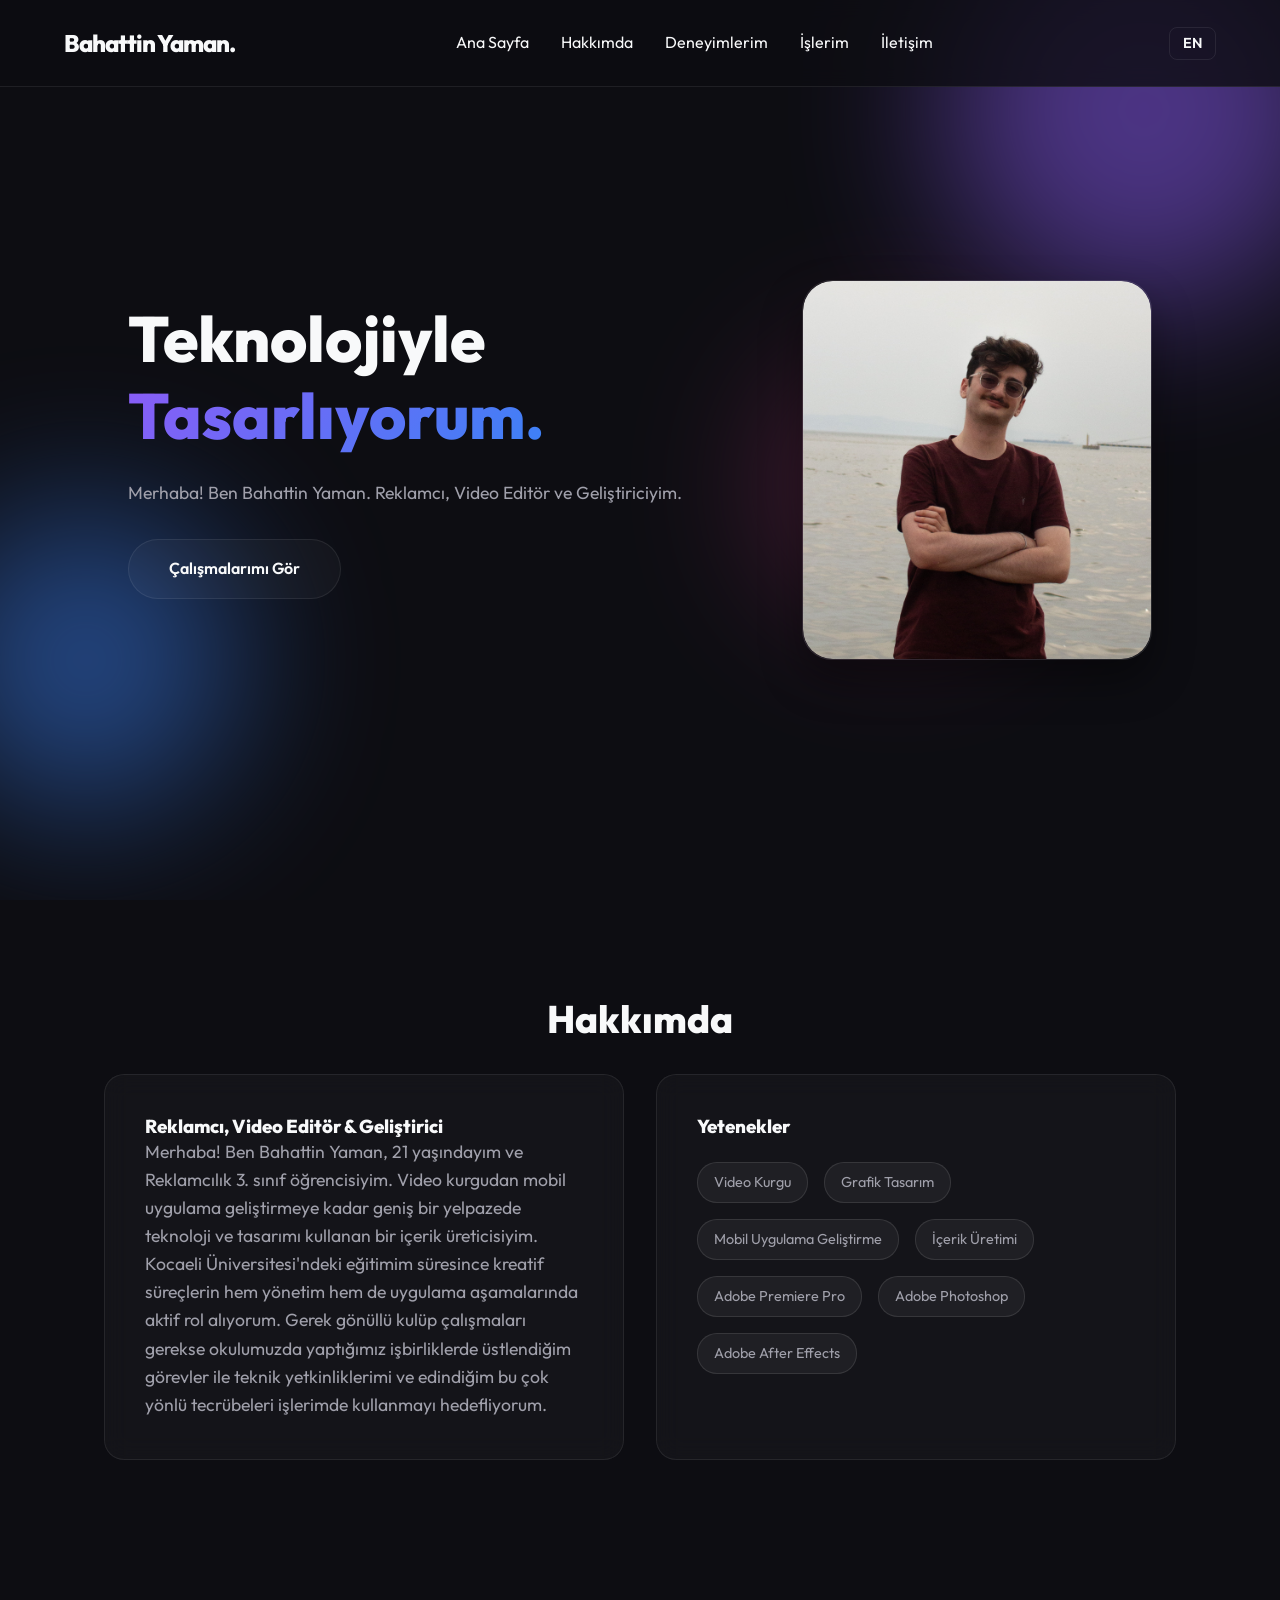
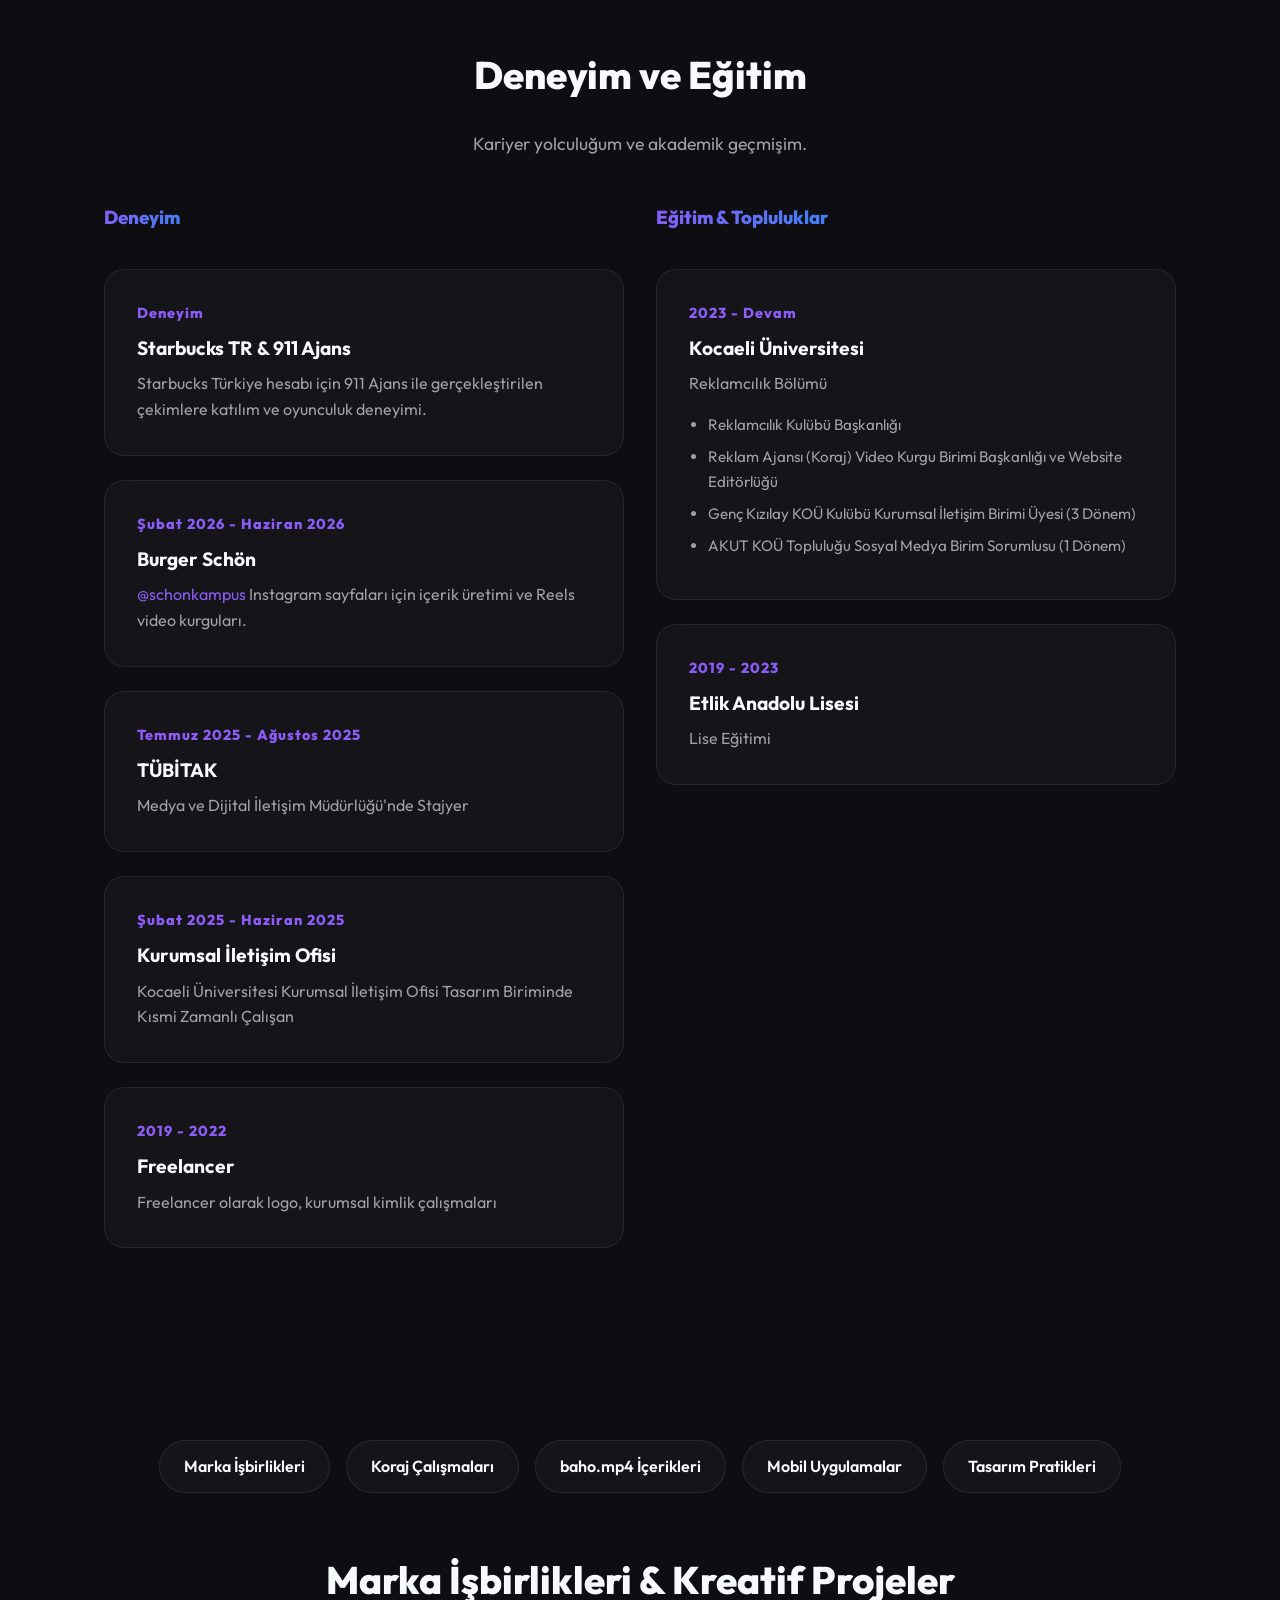
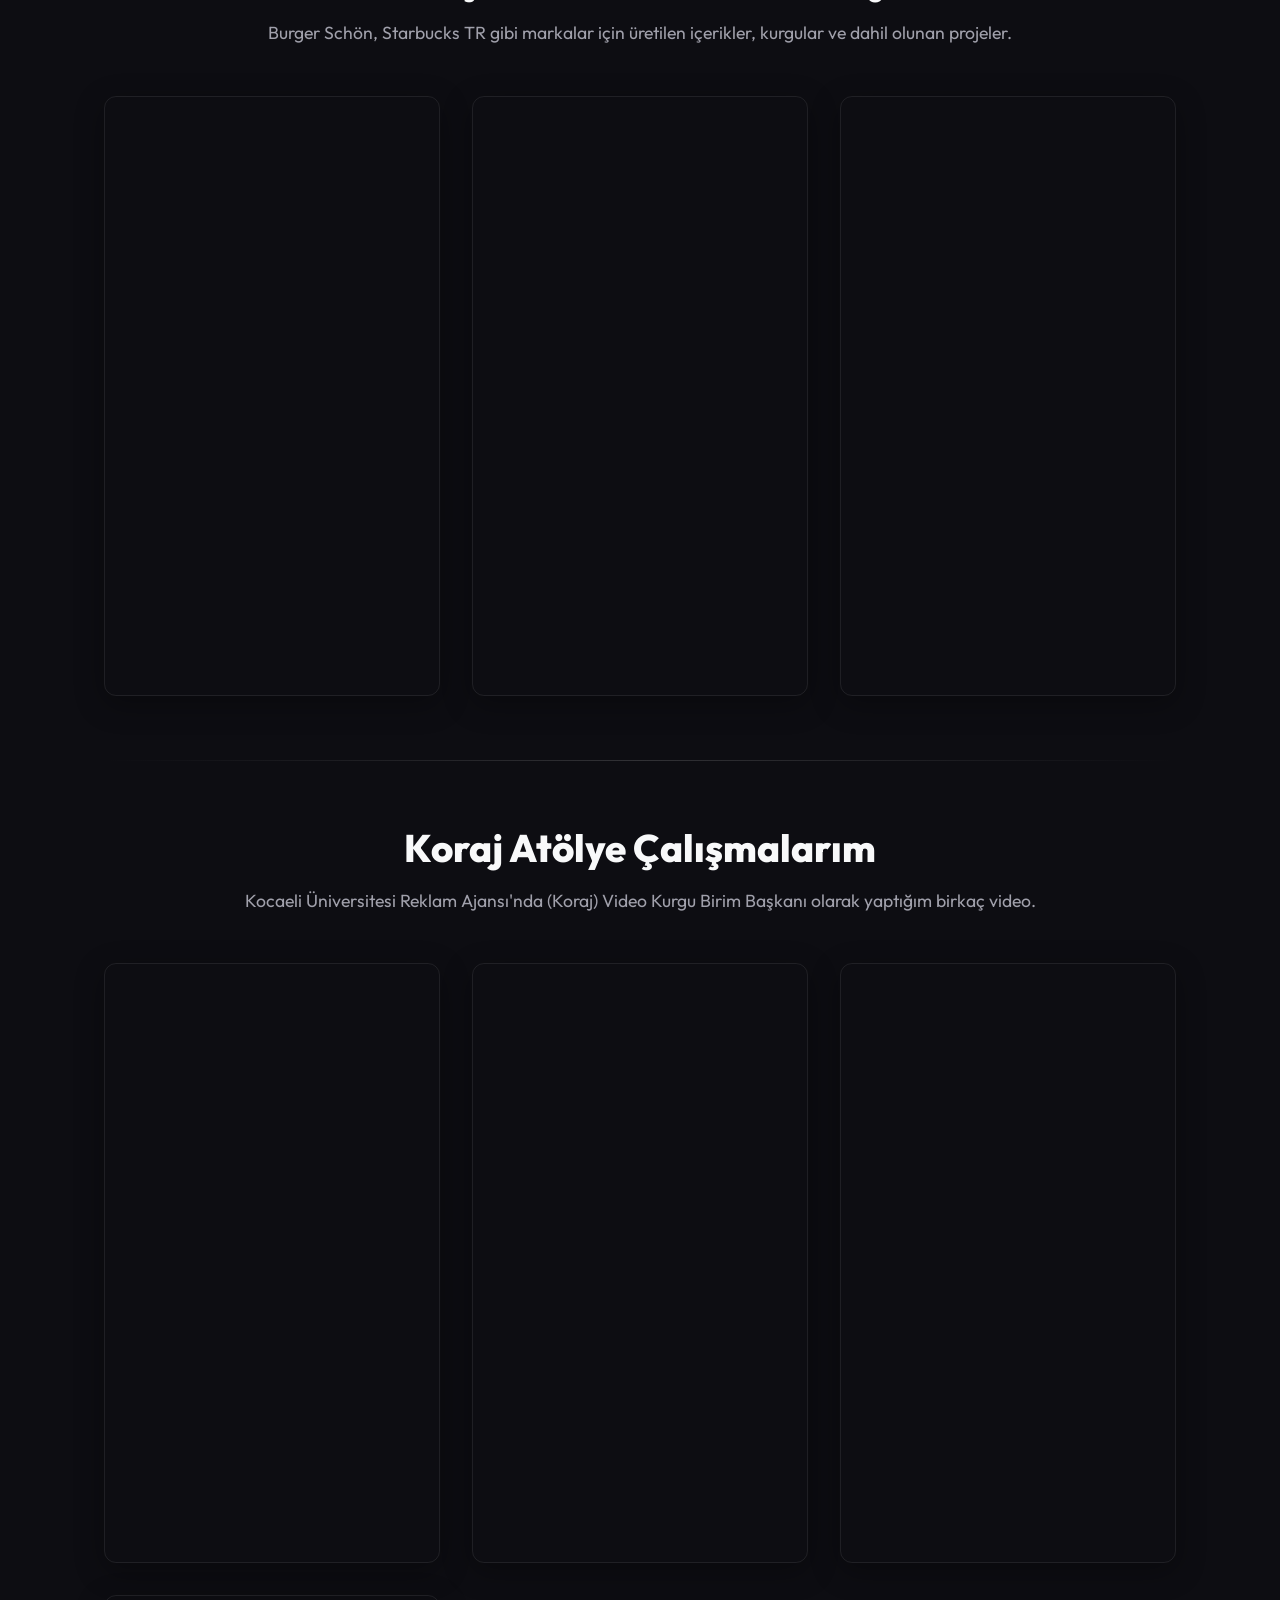
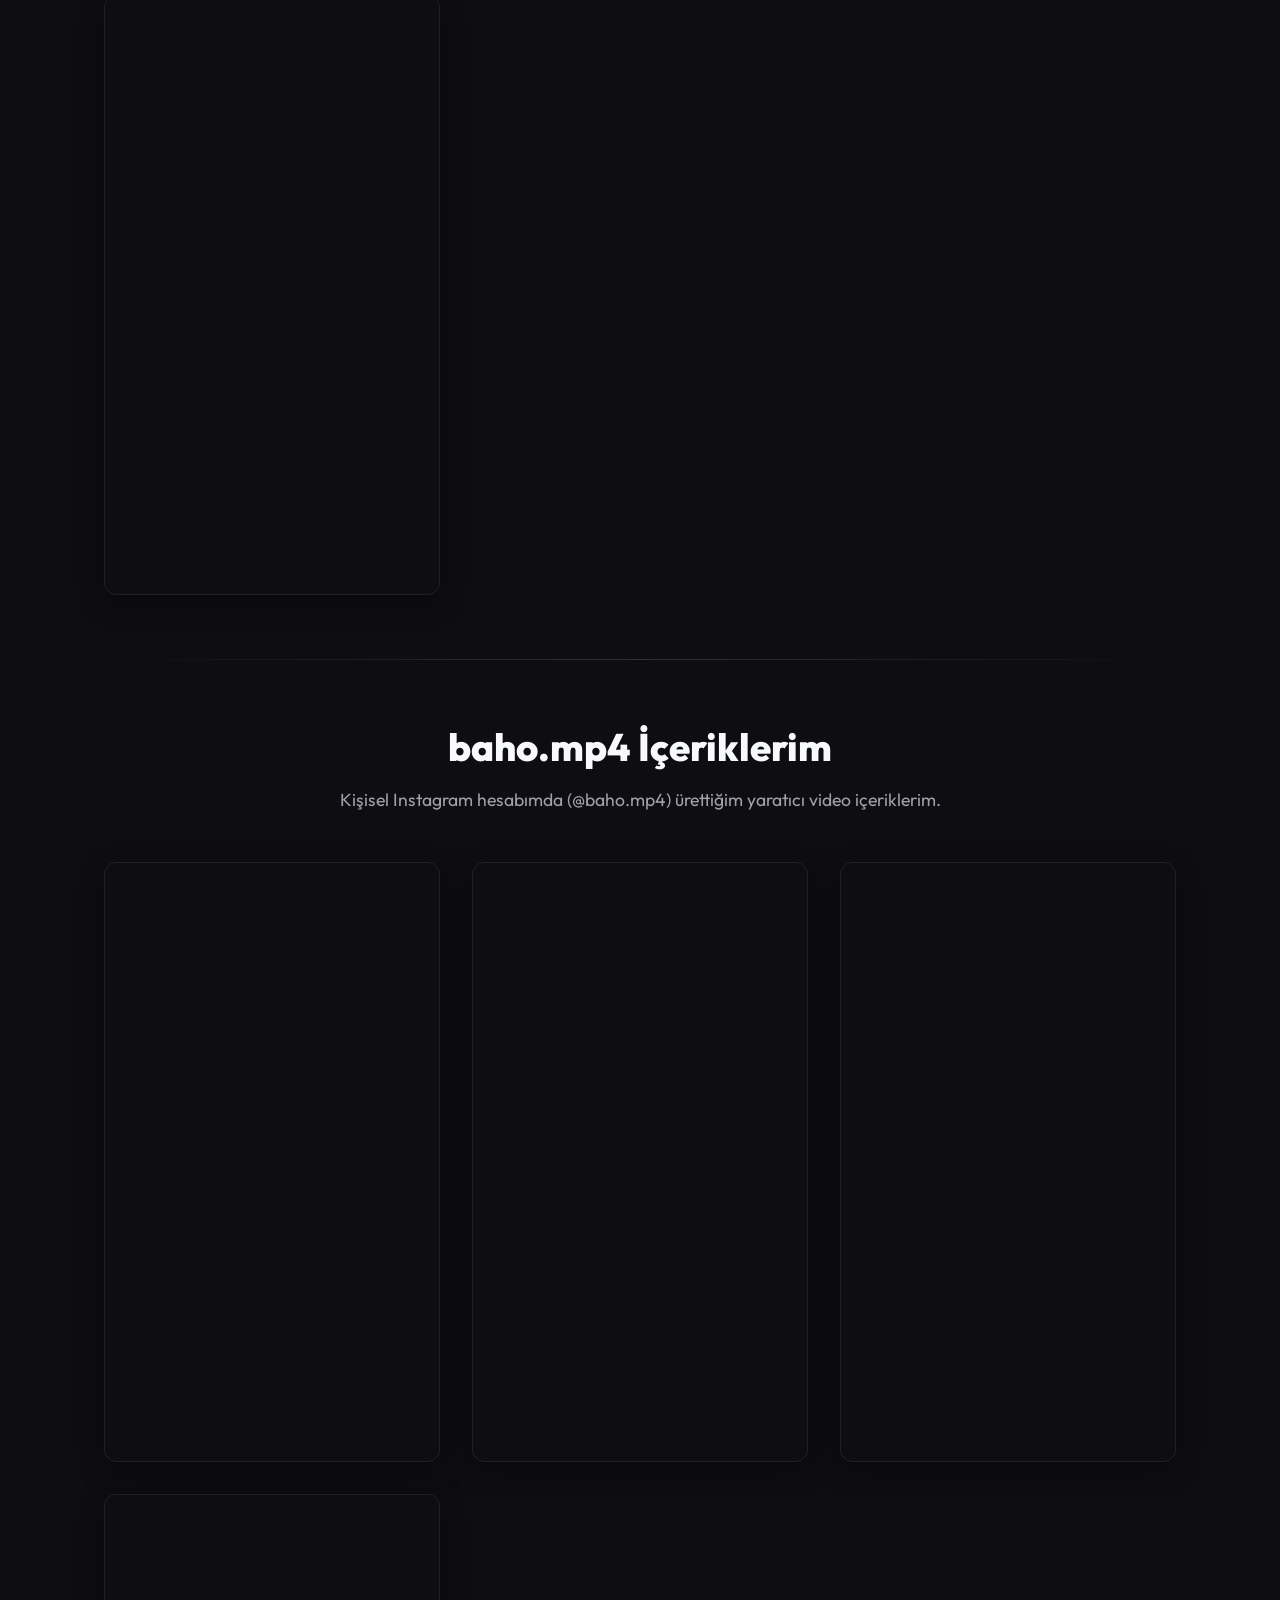
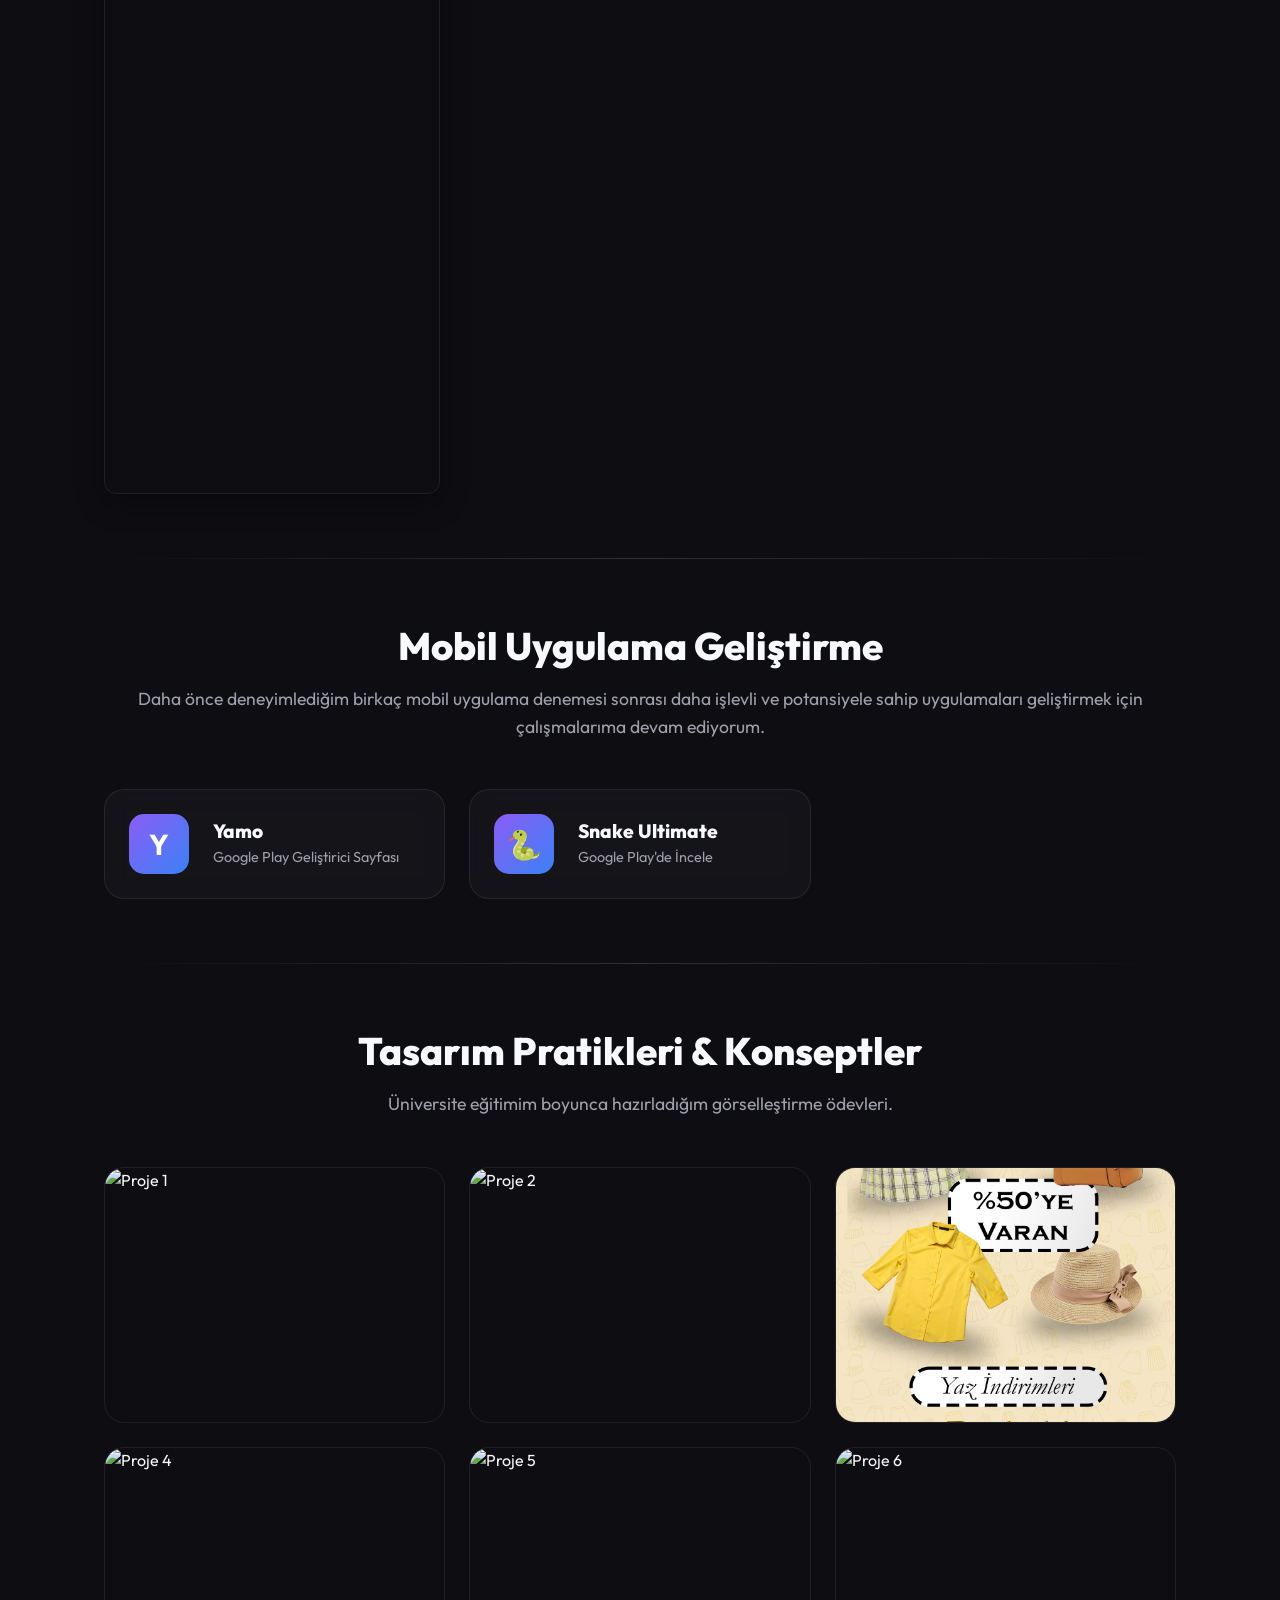
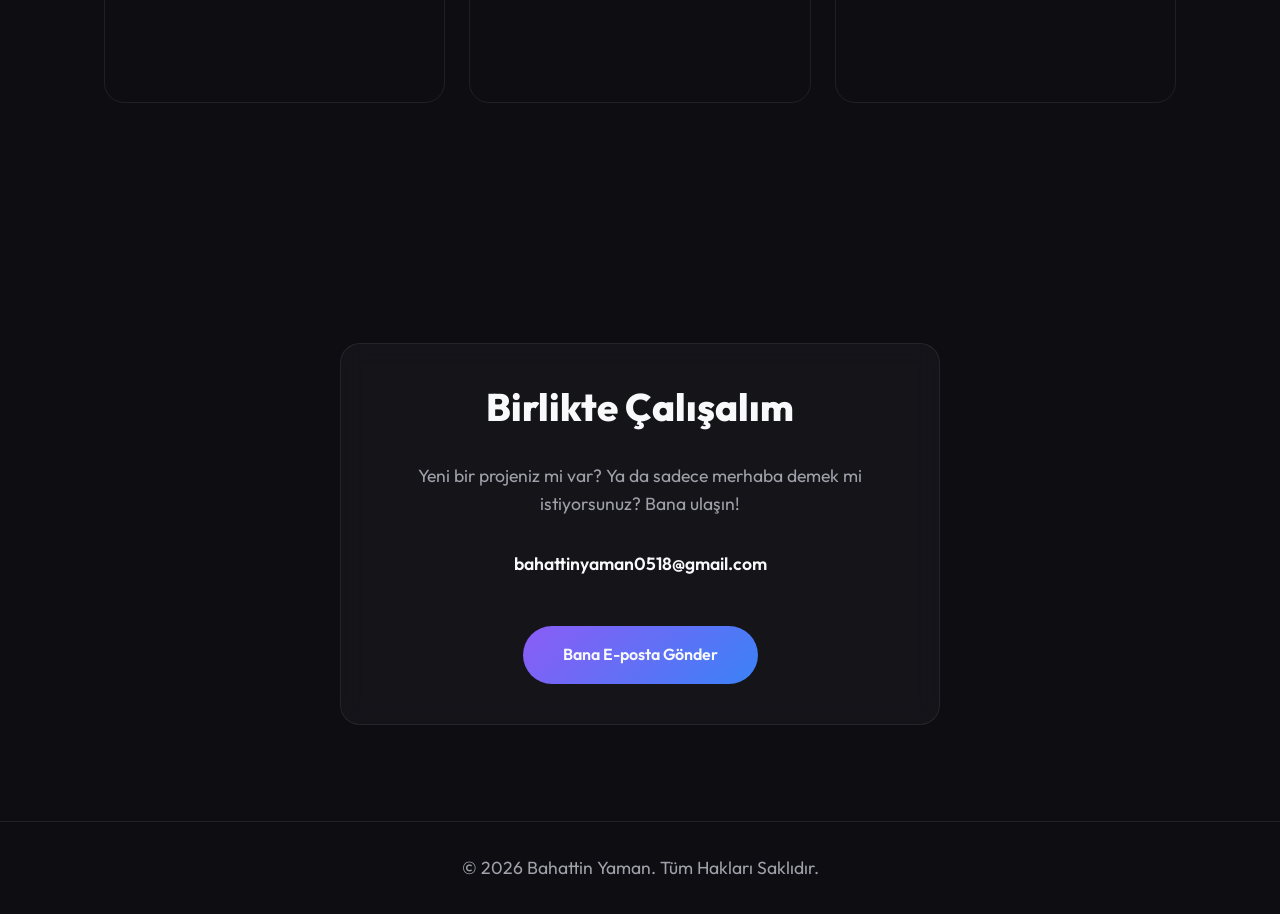
==== commit f515470d: "Add English translation option and language switcher" ====
--- a/index.html
+++ b/index.html
@@ -20,6 +20,9 @@
             <li><a href="#portfolio">İşlerim</a></li>
             <li><a href="#contact">İletişim</a></li>
         </ul>
+        <div class="lang-switch">
+            <a href="index-en.html" class="lang-btn">EN</a>
+        </div>
     </nav>
 
     <section id="hero">
--- a/style.css
+++ b/style.css
@@ -112,6 +112,27 @@
 
 .nav-links a:hover {
     color: var(--accent-color);
+}
+
+.lang-switch {
+    margin-left: 1rem;
+}
+
+.lang-btn {
+    padding: 0.4rem 0.8rem;
+    border: 1px solid var(--glass-border);
+    border-radius: 8px;
+    color: var(--text-primary);
+    text-decoration: none;
+    font-weight: 600;
+    font-size: 0.9rem;
+    transition: all 0.3s ease;
+}
+
+.lang-btn:hover {
+    background: var(--accent-gradient);
+    border-color: transparent;
+    color: white;
 }
 
 /* Buttons */
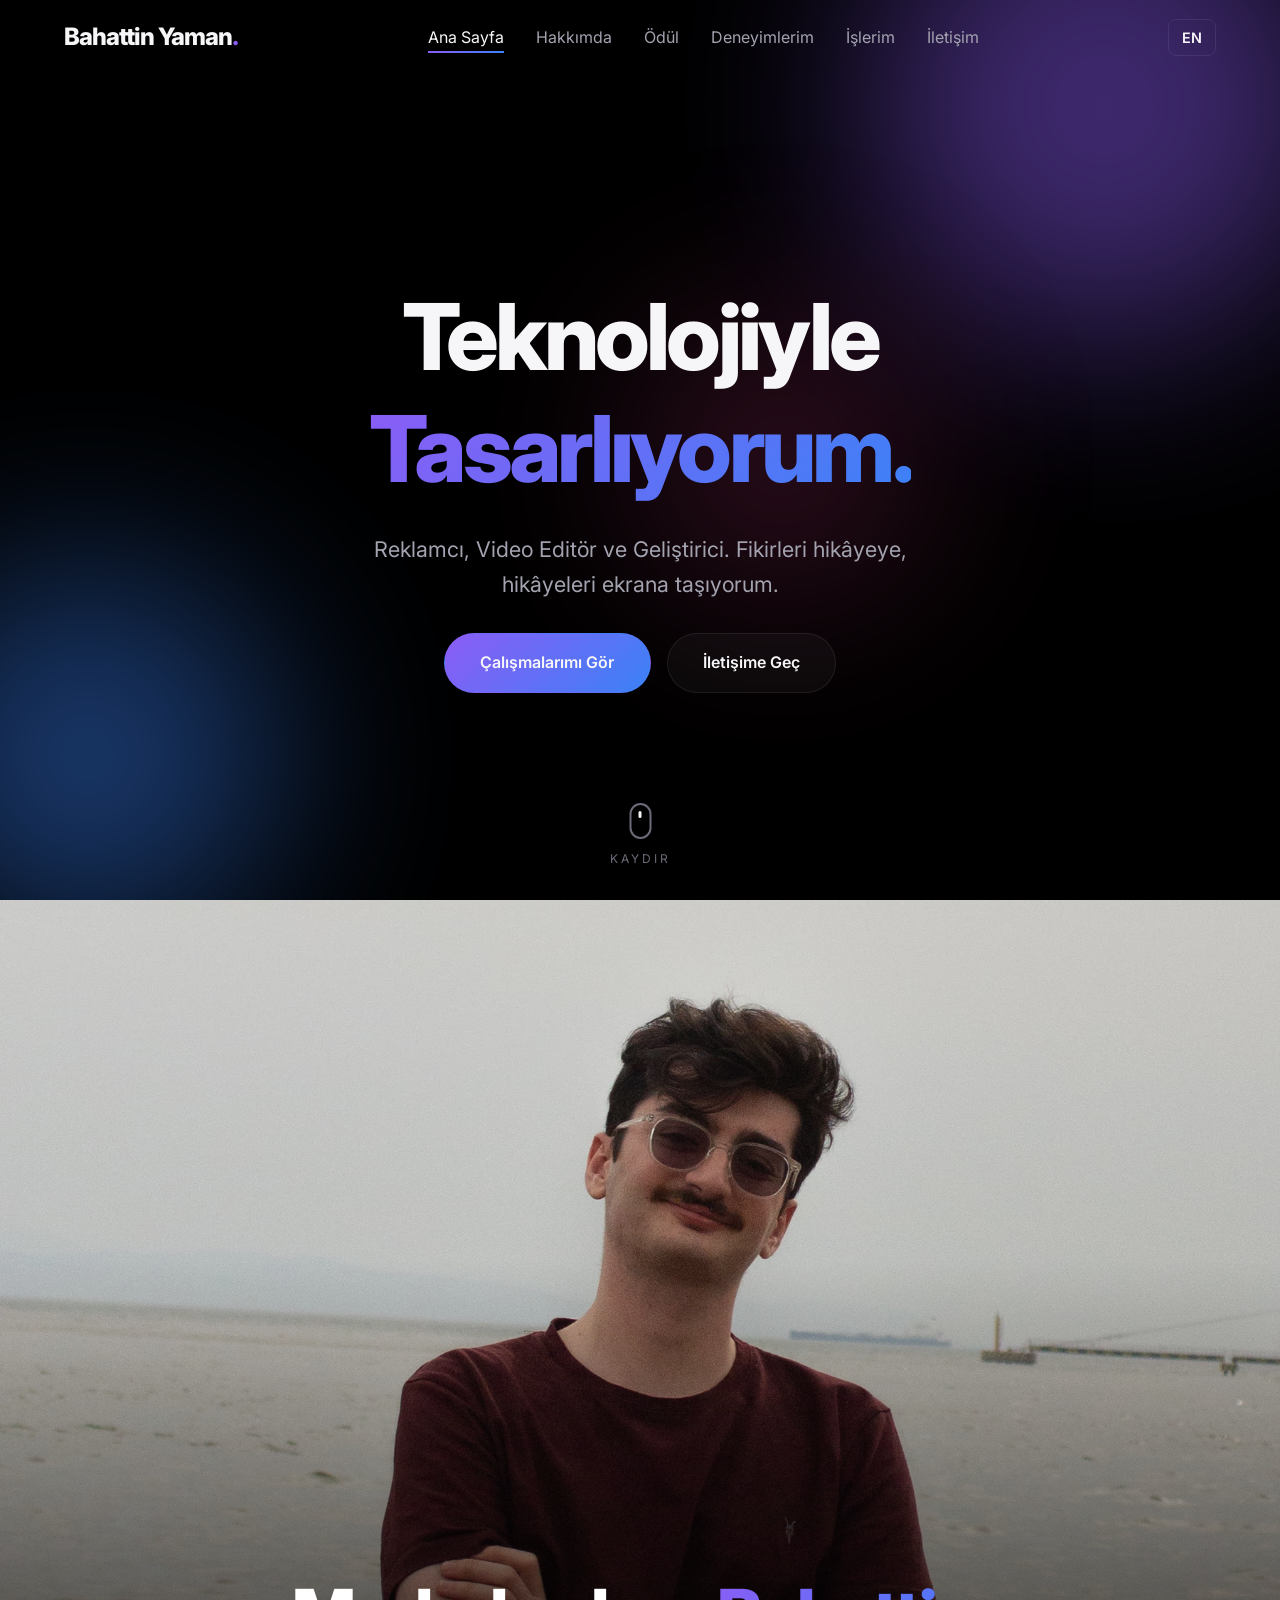
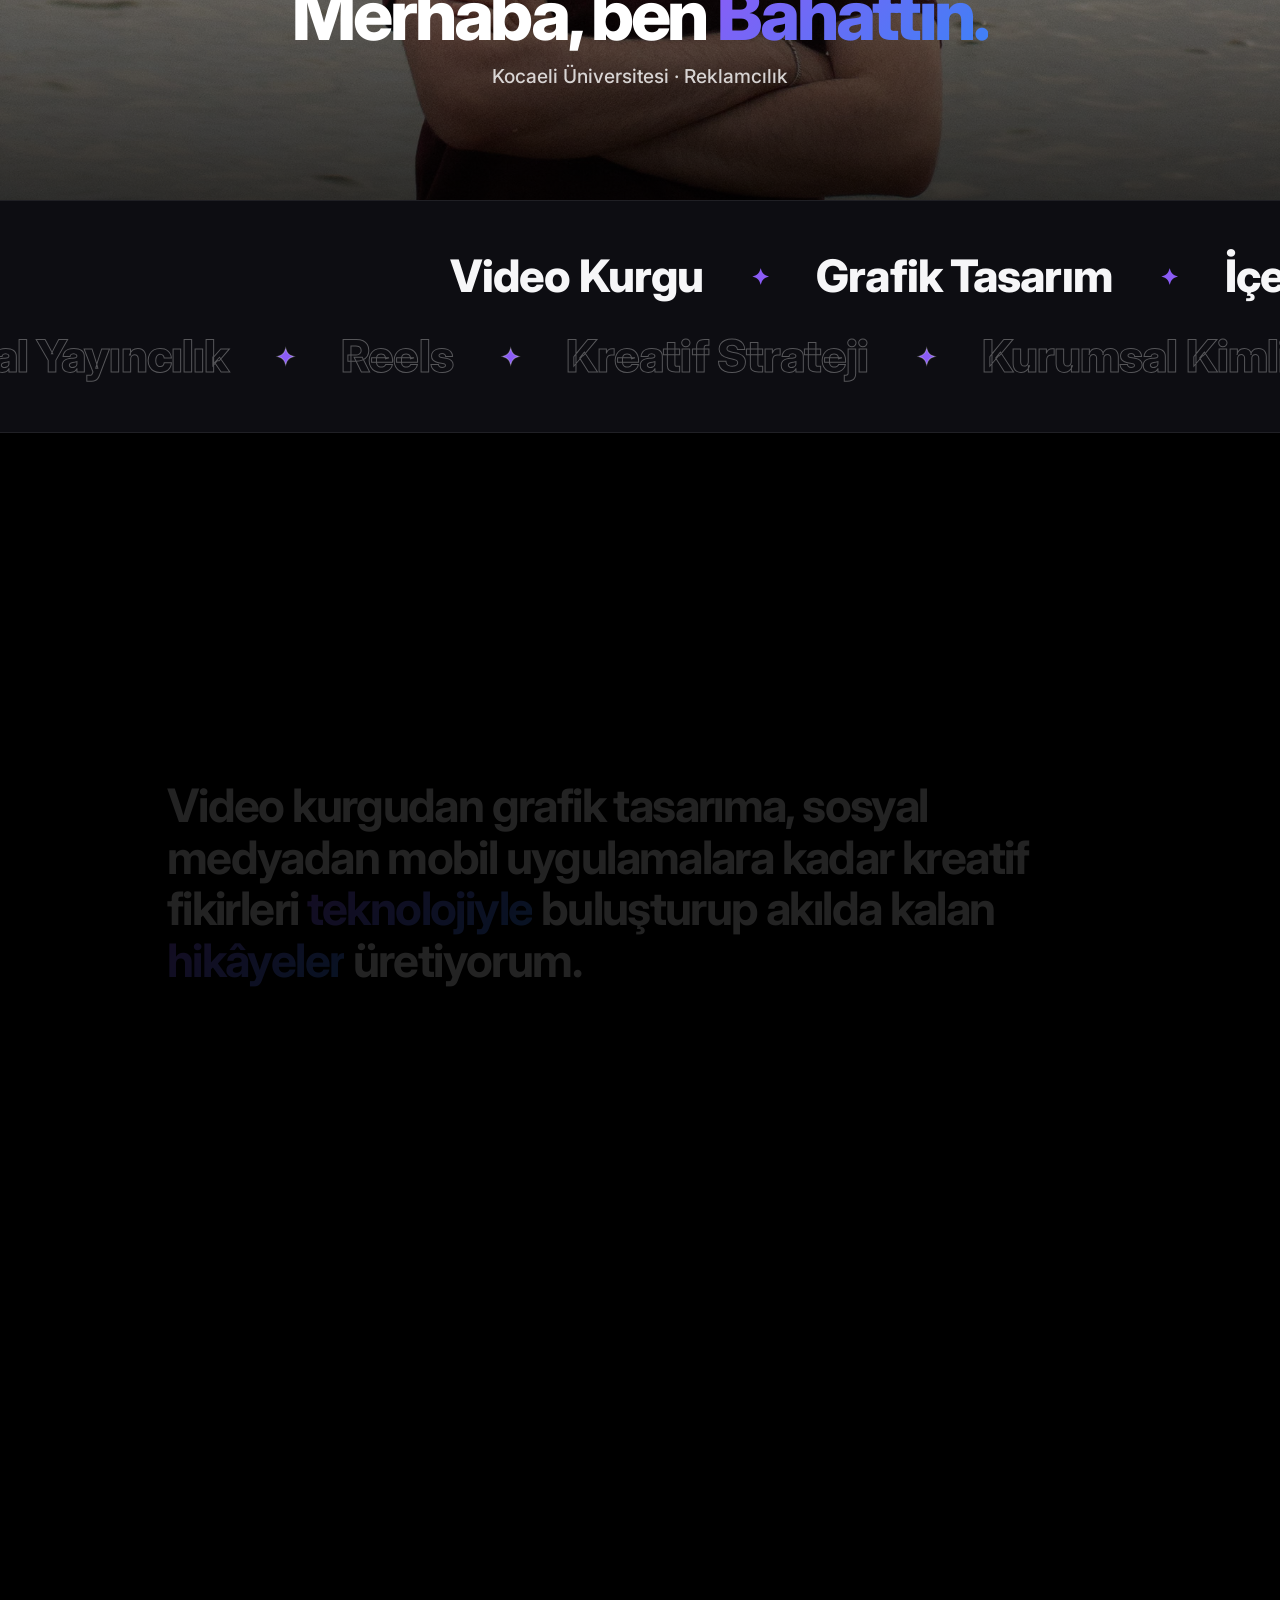
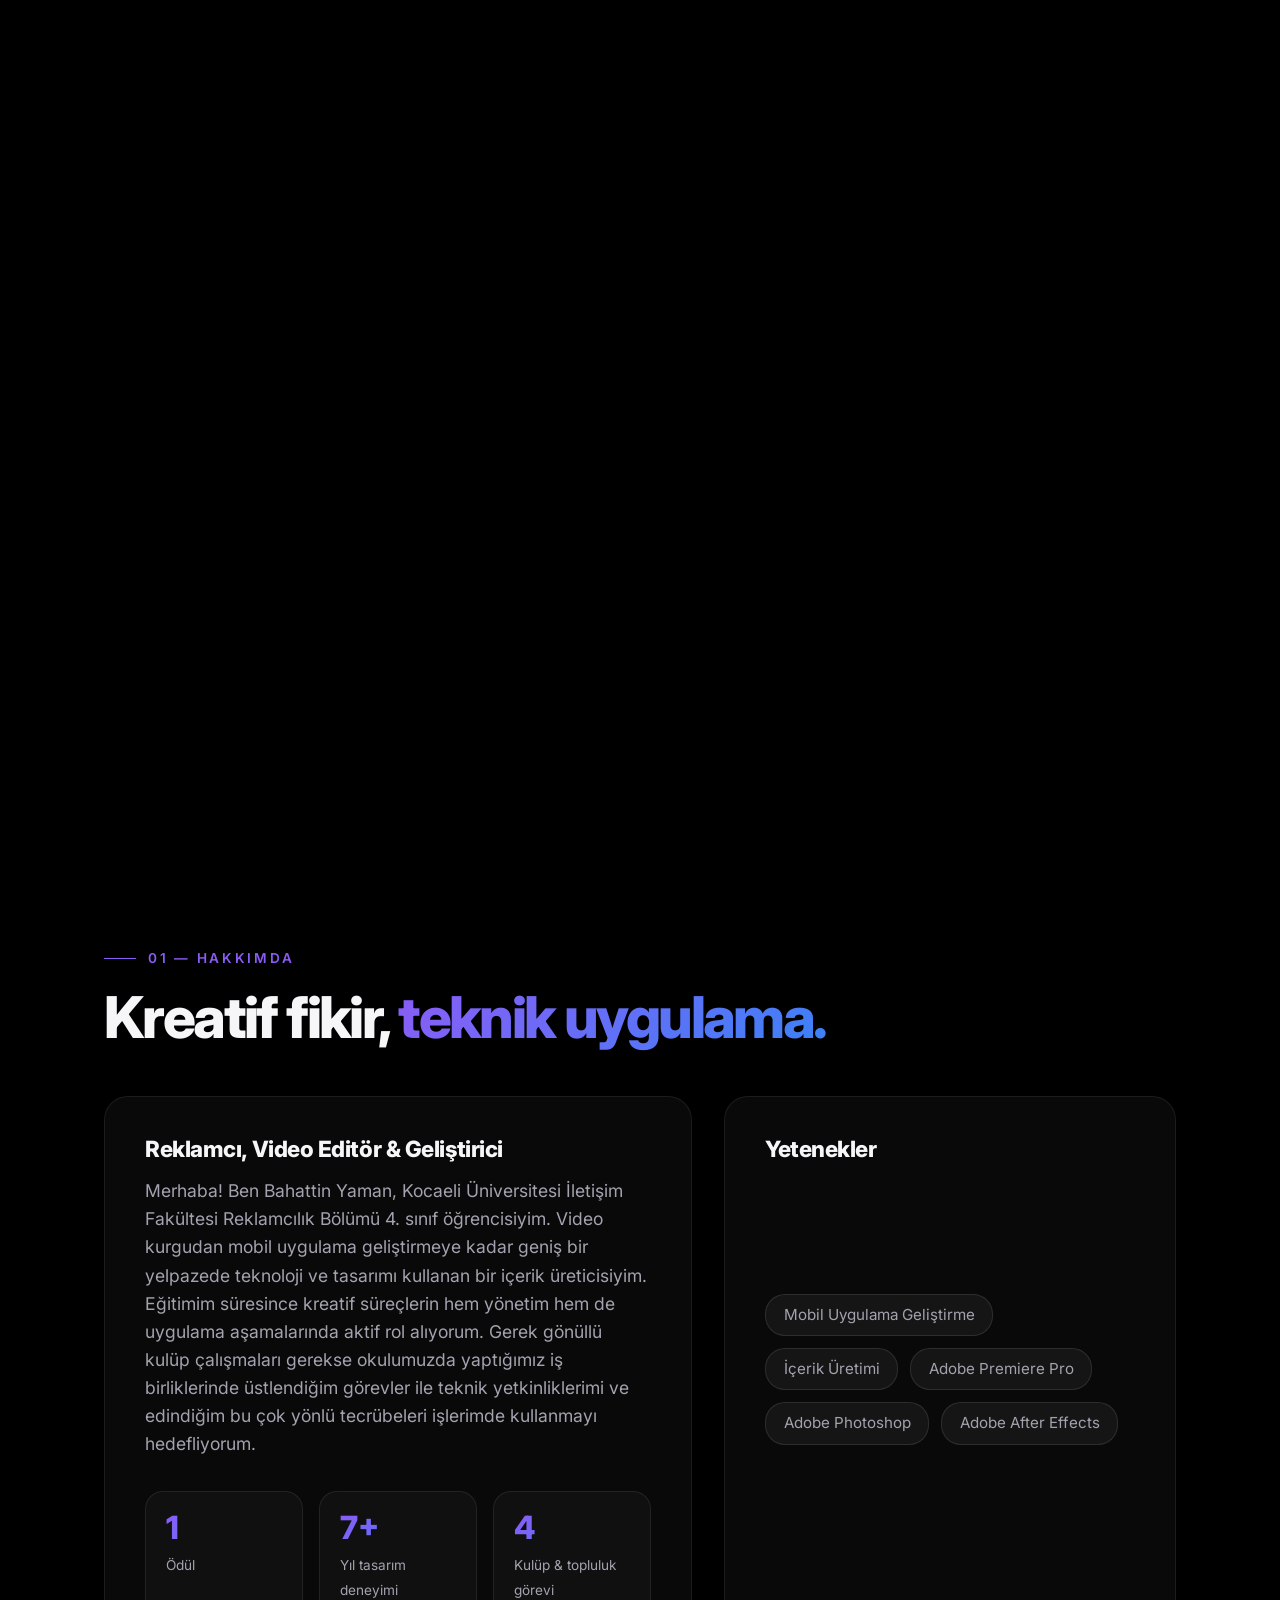
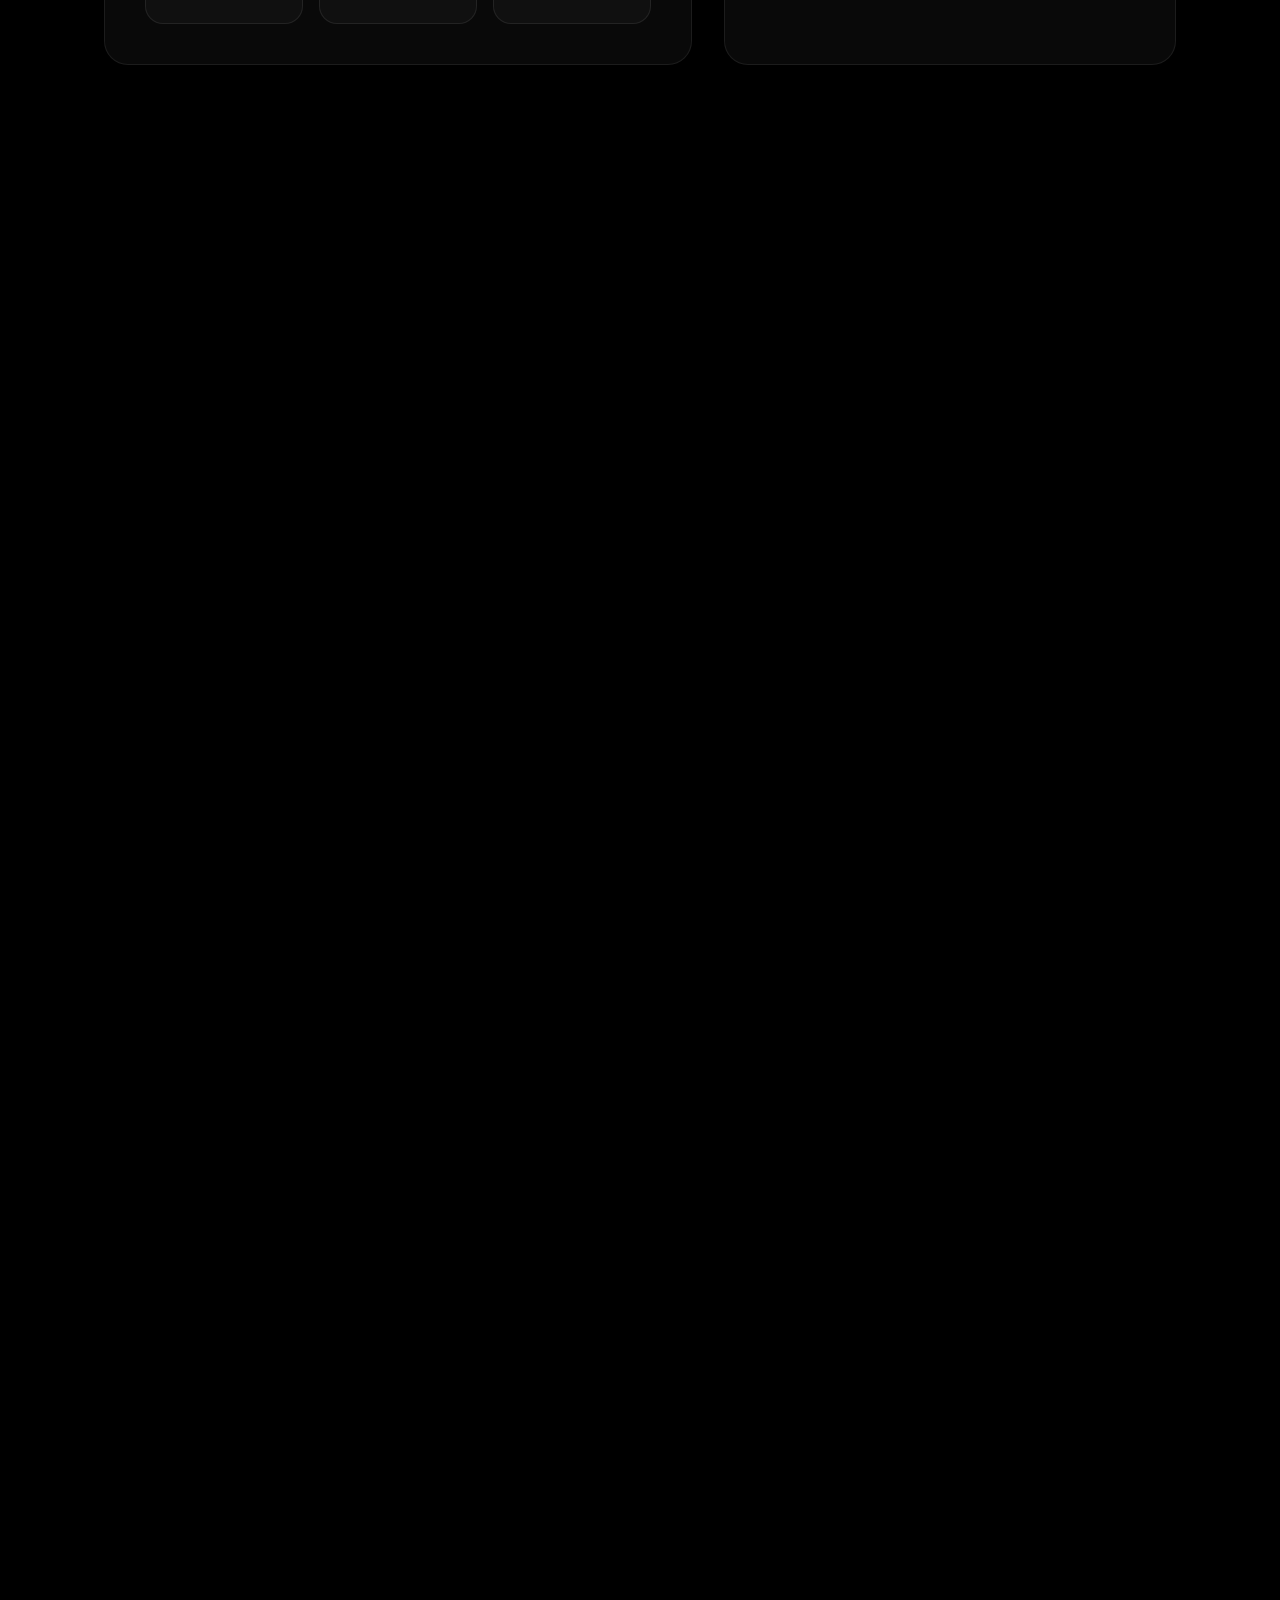
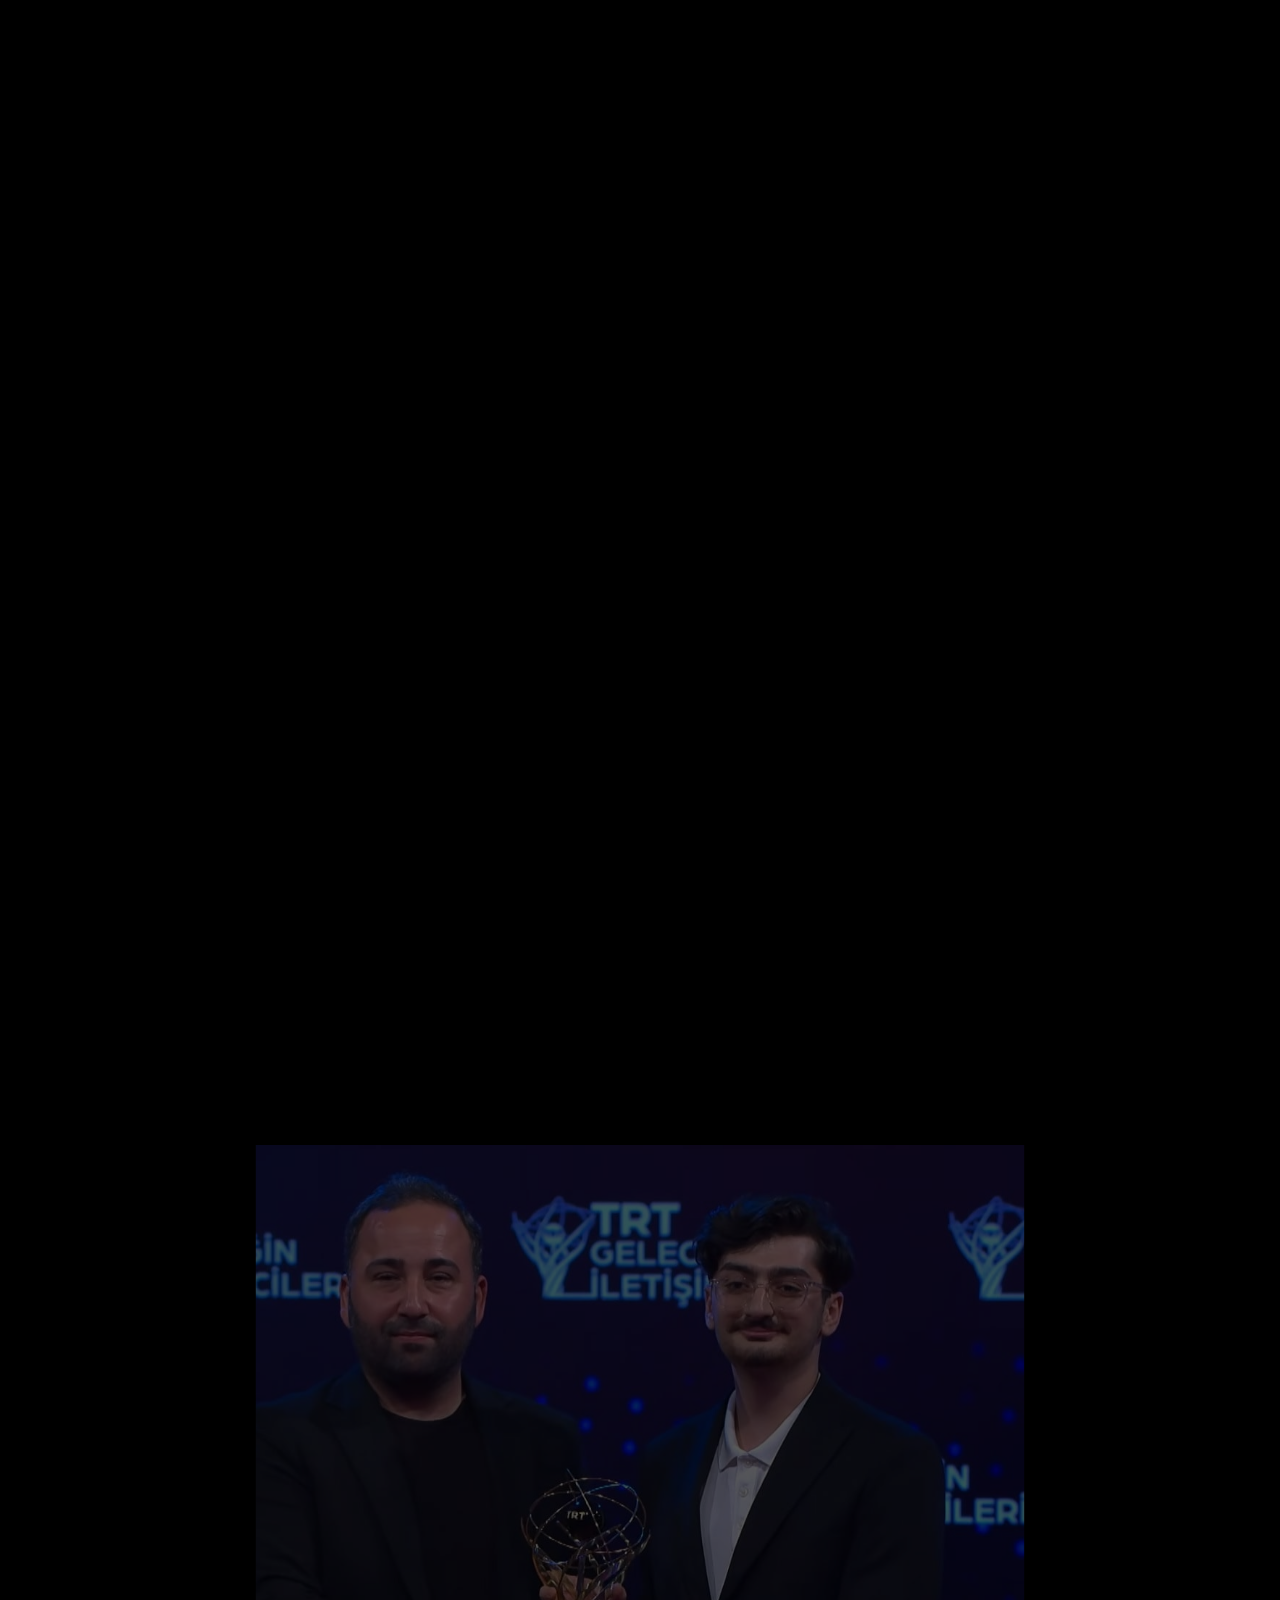
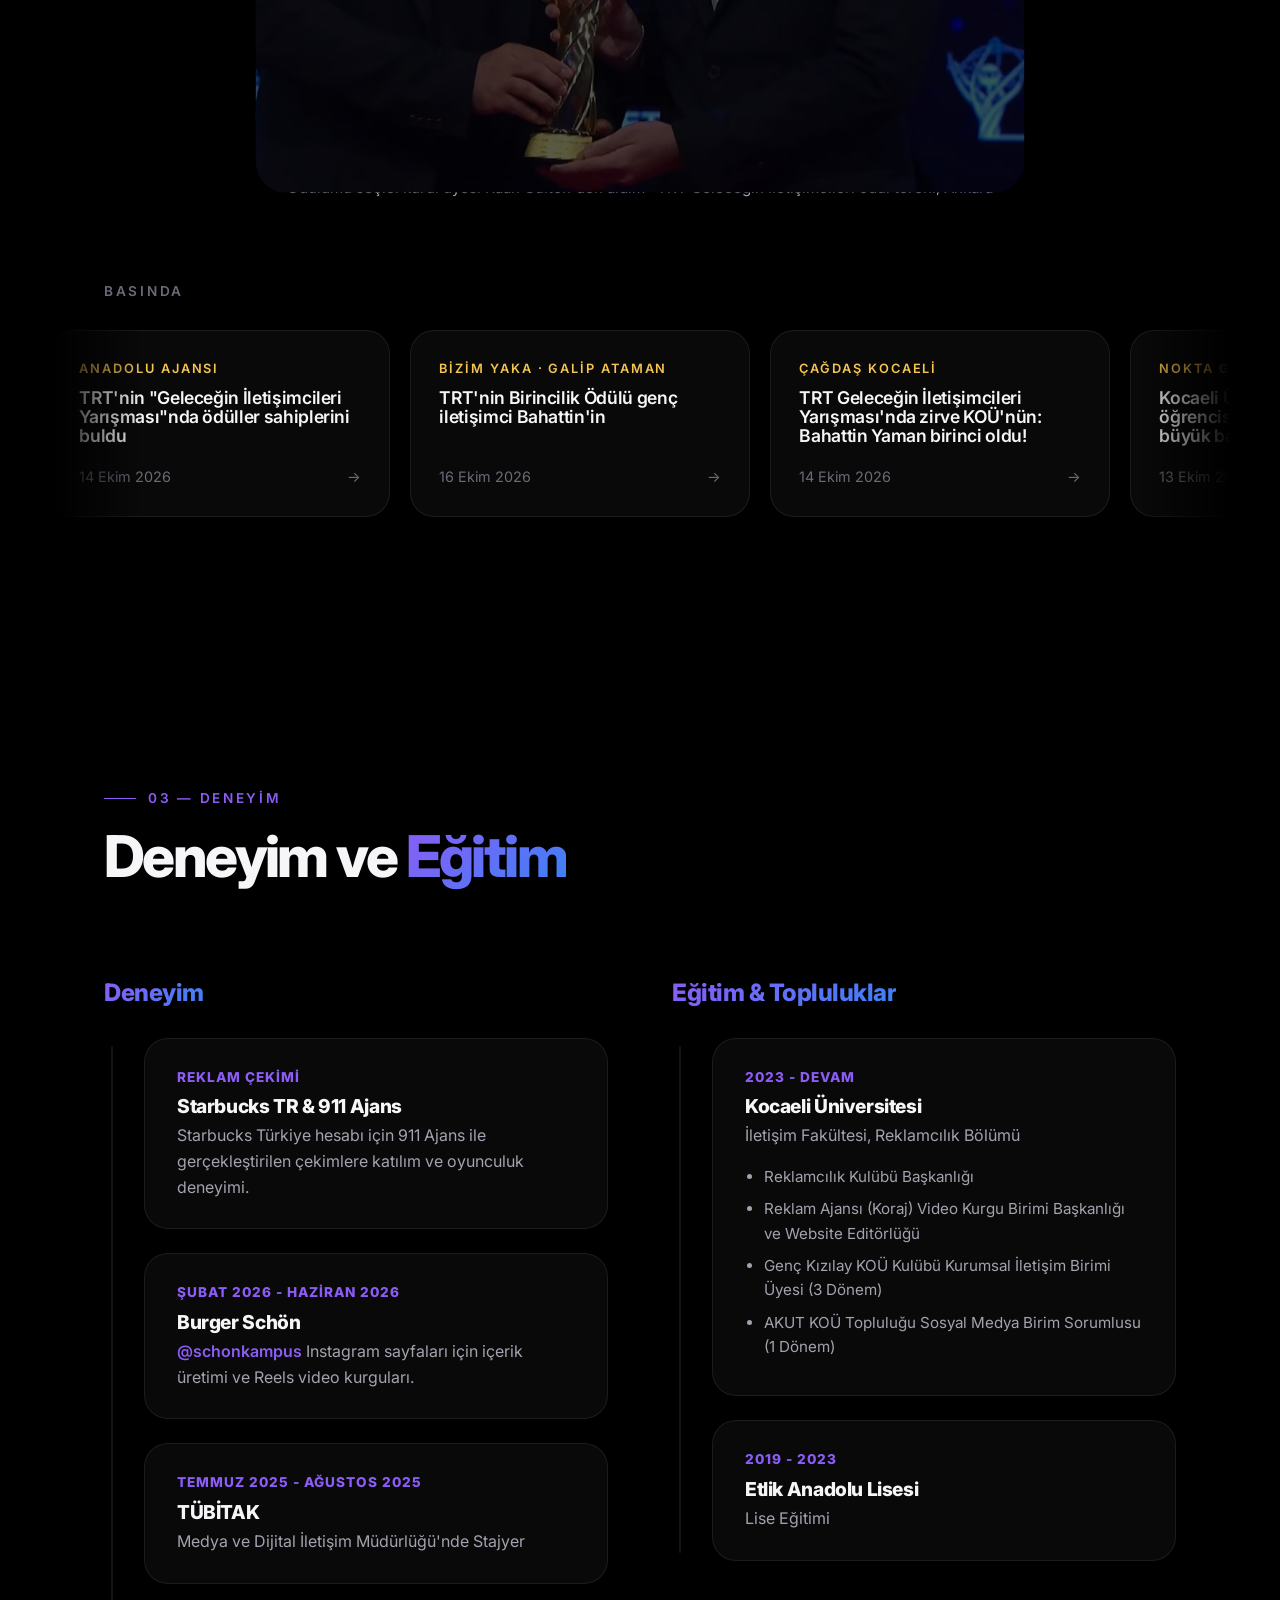
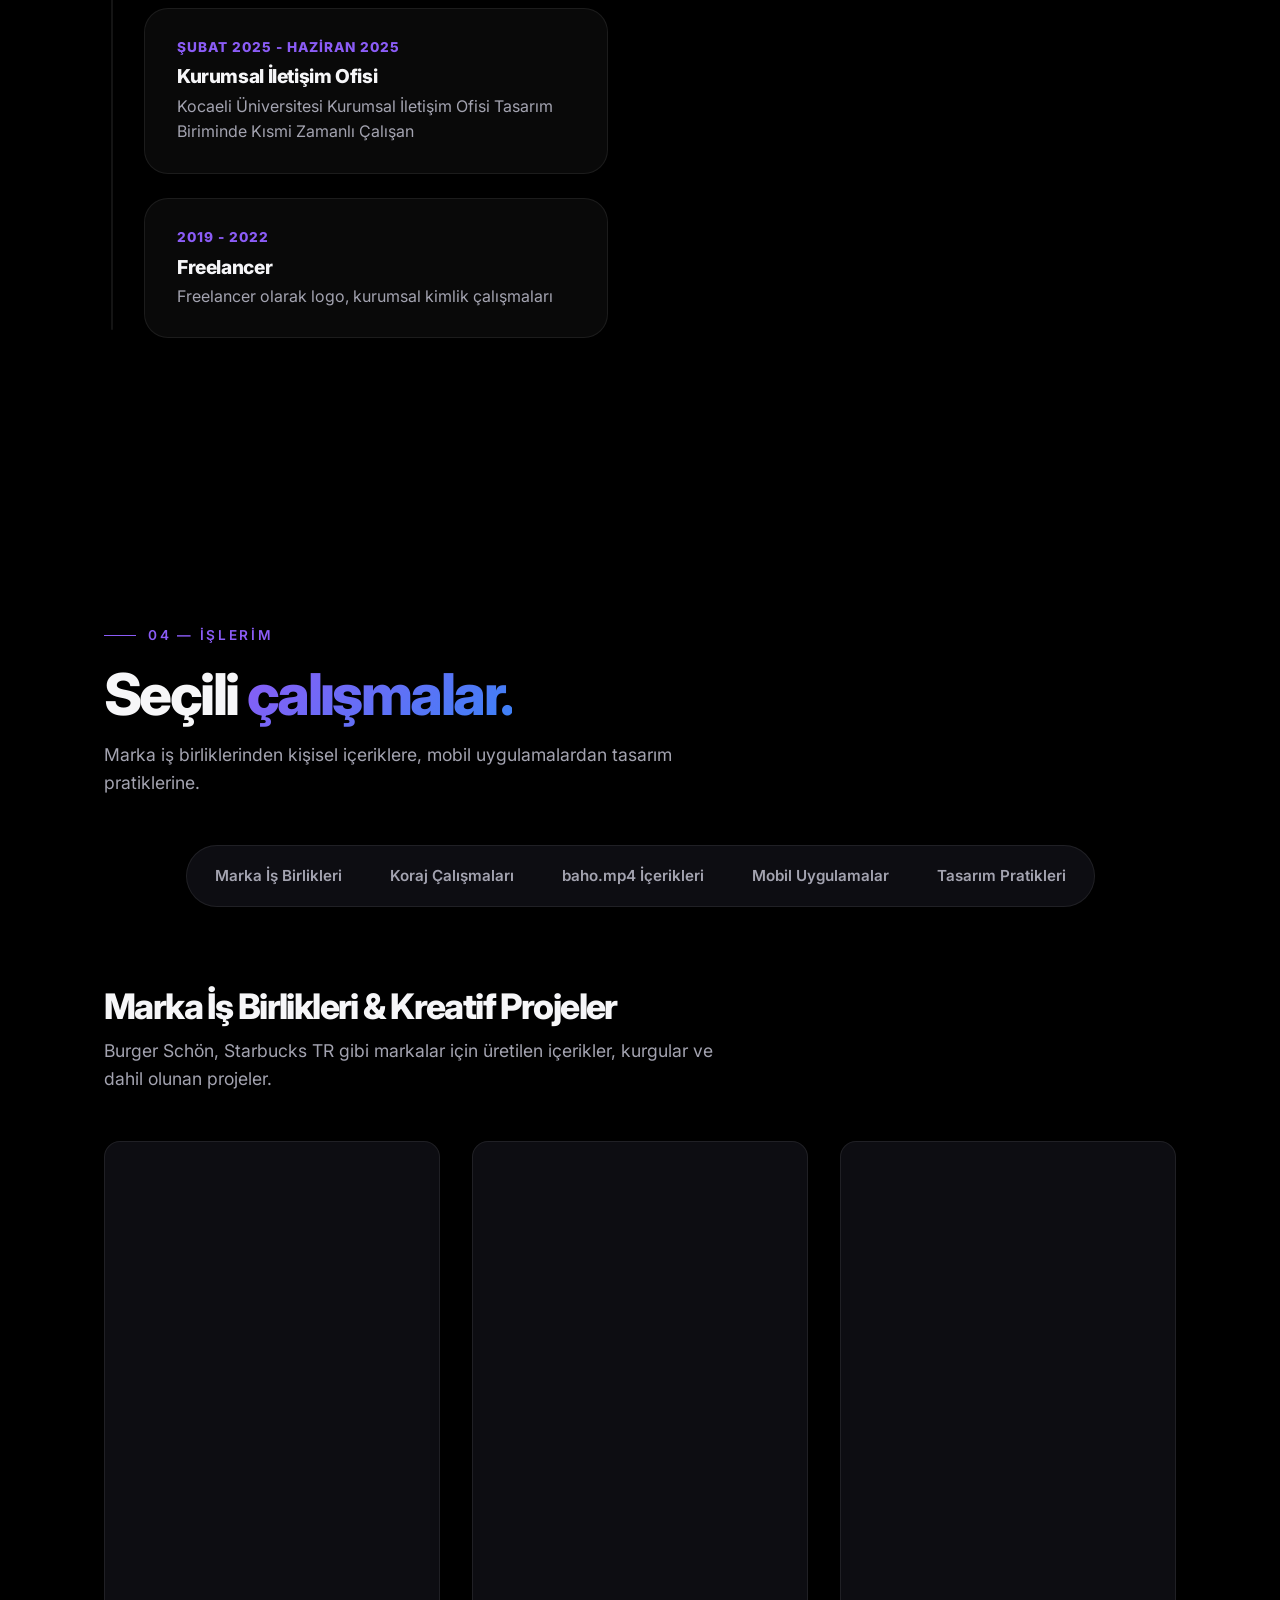
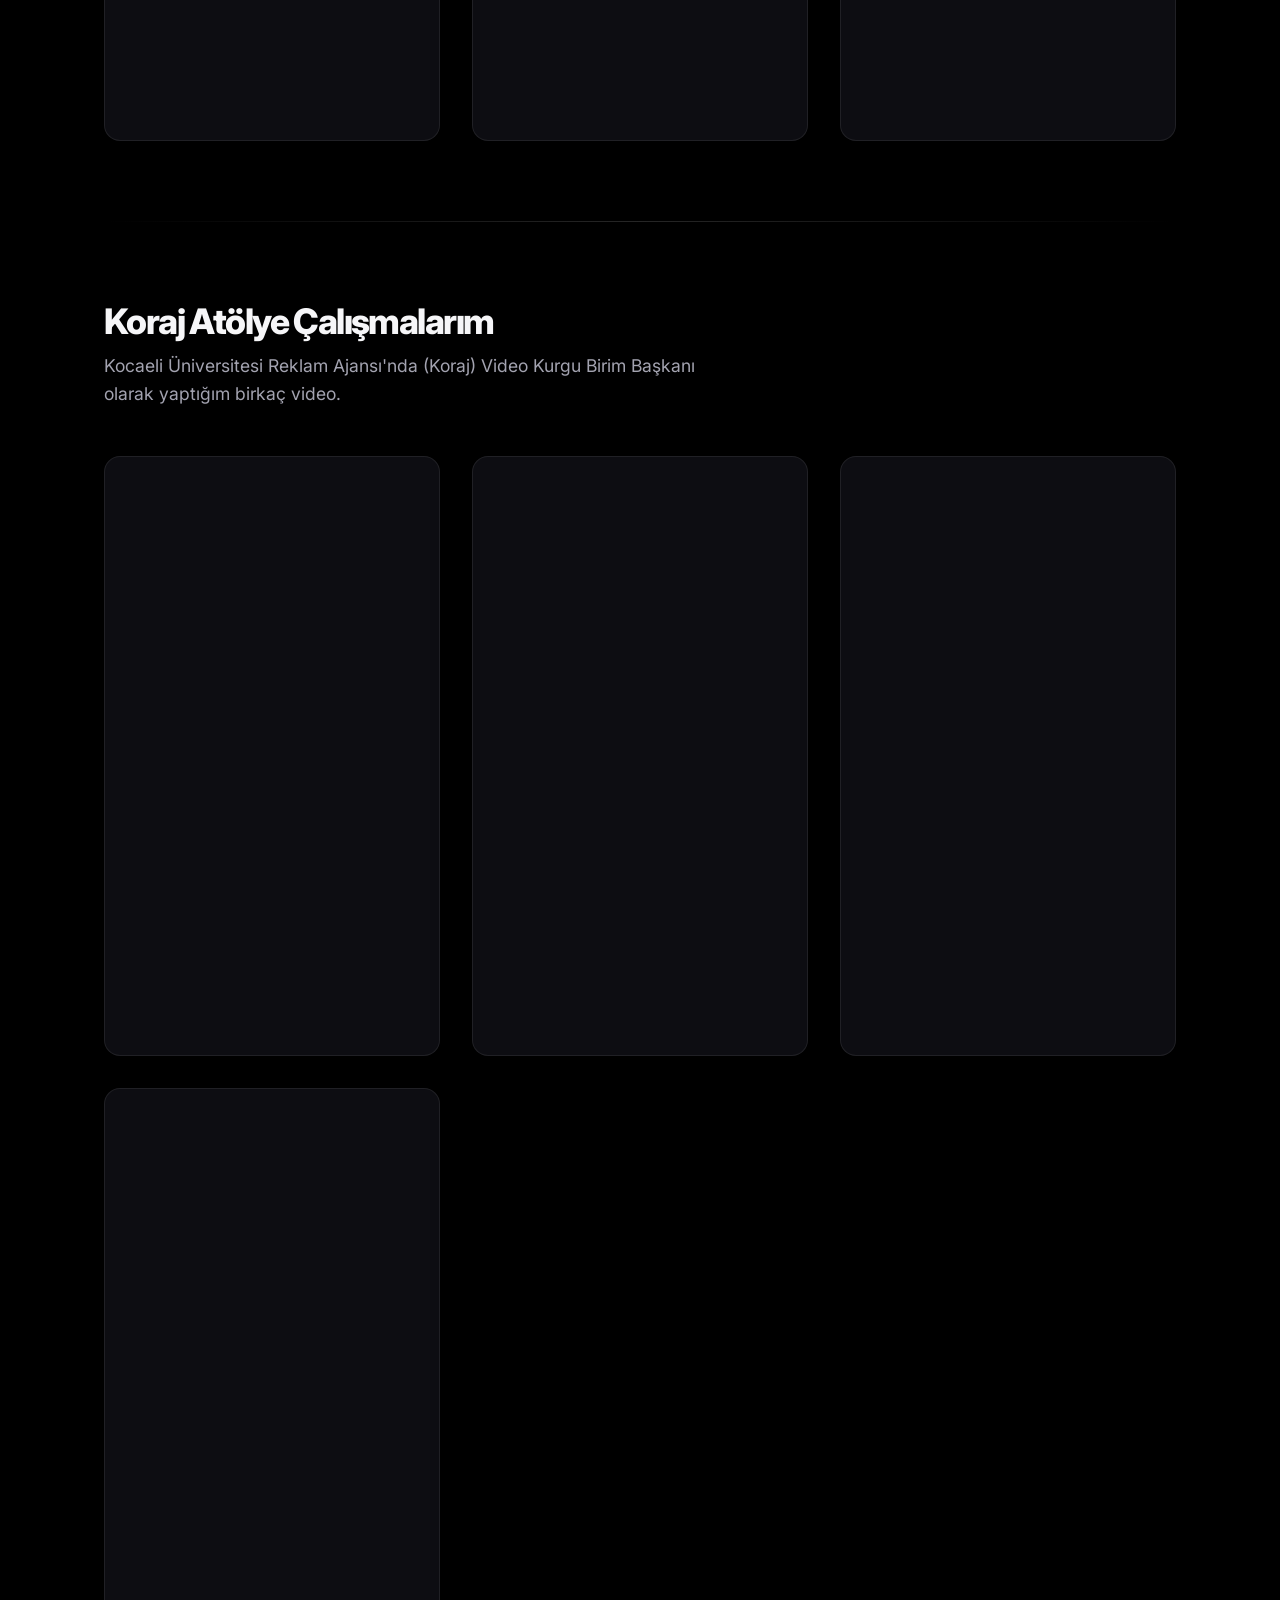
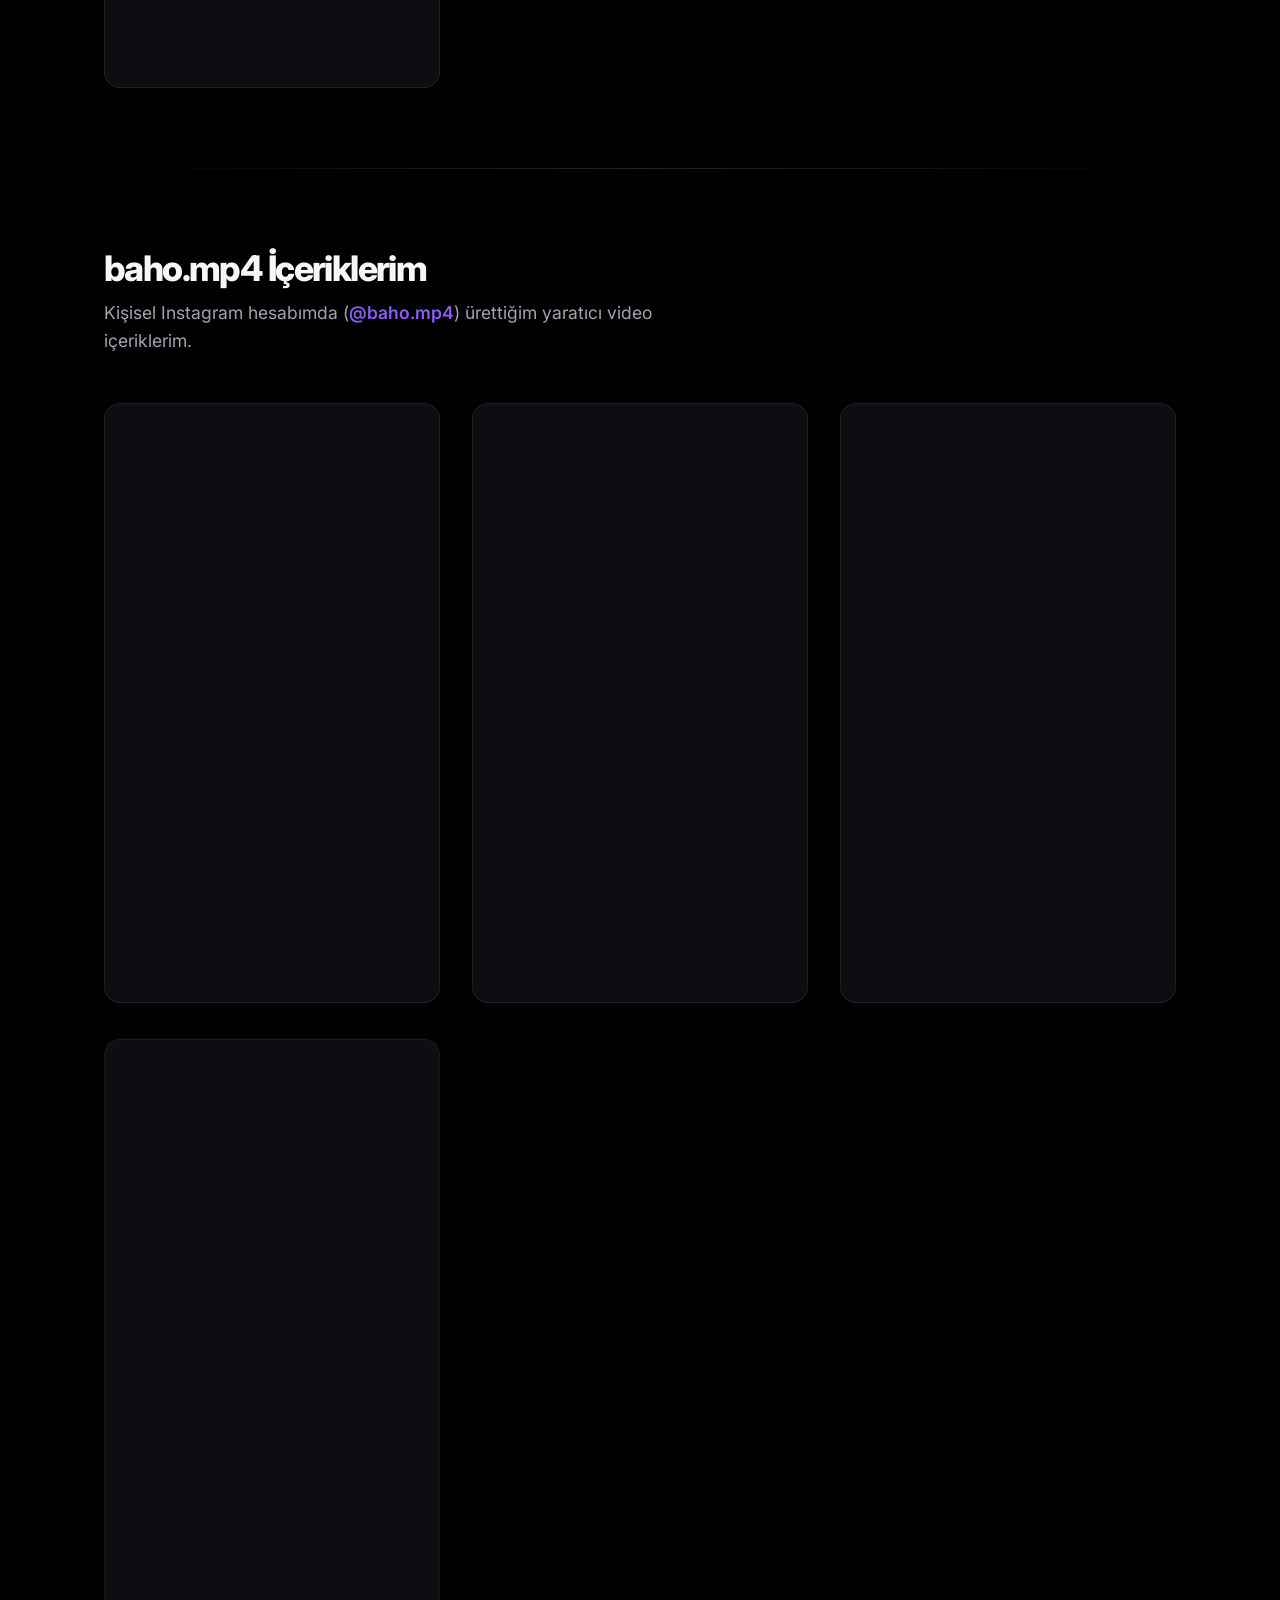
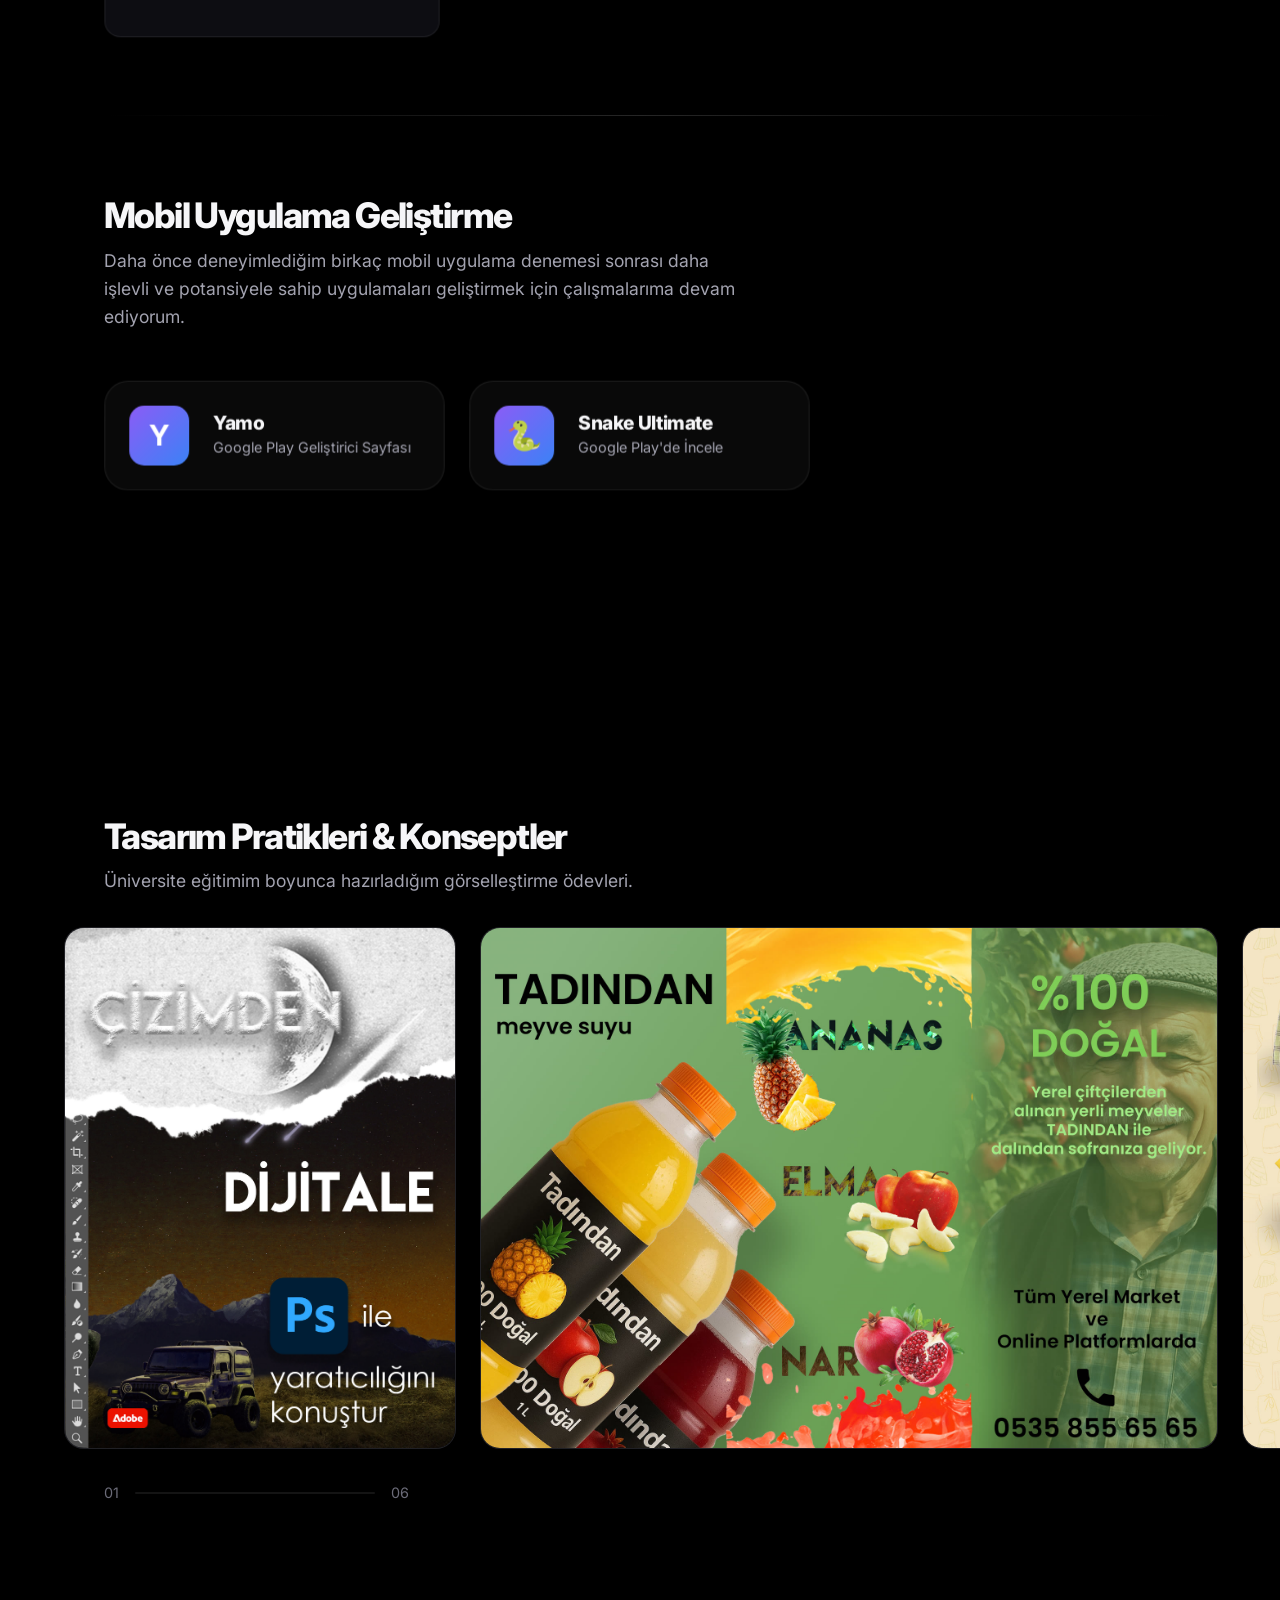
==== commit fab5bde9: "Update: Apple tarzı kaydırma animasyonları ve TRT ödül bölümü eklendi - Kaydırmaya bağlı animasyonla" ====
--- a/index.html
+++ b/index.html
@@ -4,62 +4,165 @@
     <meta charset="UTF-8">
     <meta name="viewport" content="width=device-width, initial-scale=1.0">
     <title>Bahattin Yaman | Portfolyo</title>
-    <link rel="stylesheet" href="style.css">
+    <meta name="description" content="Bahattin Yaman — Reklamcı, video editör ve geliştirici. TRT Geleceğin İletişimcileri Yarışması Dijital Yayıncılık kategorisi birincisi.">
+    <link rel="icon" href="data:image/svg+xml,<svg xmlns='http://www.w3.org/2000/svg' viewBox='0 0 100 100'><rect width='100' height='100' rx='24' fill='%238b5cf6'/><text x='50' y='68' font-size='56' font-family='Arial' font-weight='bold' text-anchor='middle' fill='white'>B</text></svg>">
+    <link rel="alternate" hreflang="en" href="index-en.html">
     <link rel="preconnect" href="https://fonts.googleapis.com">
     <link rel="preconnect" href="https://fonts.gstatic.com" crossorigin>
-    <link href="https://fonts.googleapis.com/css2?family=Outfit:wght@300;400;600;800&display=swap" rel="stylesheet">
+    <link href="https://fonts.googleapis.com/css2?family=Inter:wght@400;500;600;700;800&display=swap" rel="stylesheet">
+    <link rel="stylesheet" href="style.css">
 </head>
 <body>
 
+    <div class="scroll-progress"></div>
+
     <nav>
-        <div class="logo">Bahattin Yaman.</div>
+        <a href="#hero" class="logo">Bahattin Yaman<span>.</span></a>
         <ul class="nav-links">
             <li><a href="#hero">Ana Sayfa</a></li>
             <li><a href="#about">Hakkımda</a></li>
+            <li><a href="#award">Ödül</a></li>
             <li><a href="#experience">Deneyimlerim</a></li>
             <li><a href="#portfolio">İşlerim</a></li>
             <li><a href="#contact">İletişim</a></li>
         </ul>
-        <div class="lang-switch">
-            <a href="index-en.html" class="lang-btn">EN</a>
+        <div class="nav-right">
+            <a href="index-en.html" class="lang-btn" lang="en">EN</a>
+            <button class="menu-toggle" aria-label="Menüyü aç/kapat" aria-expanded="false">
+                <span></span><span></span><span></span>
+            </button>
         </div>
     </nav>
 
     <section id="hero">
+        <div class="hero-shapes">
+            <div class="shape shape-1" data-speed="0.12"></div>
+            <div class="shape shape-2" data-speed="0.06"></div>
+            <div class="shape shape-3" data-speed="-0.05"></div>
+        </div>
         <div class="hero-content">
-            <h1>Teknolojiyle <br><span class="highlight">Tasarlıyorum.</span></h1>
-            <p>Merhaba! Ben Bahattin Yaman. Reklamcı, Video Editör ve Geliştiriciyim.</p>
-            <a href="#portfolio" class="cta-button">Çalışmalarımı Gör</a>
-        </div>
-        <div class="hero-image-container glass-card">
-            <img src="gorseller/profil.jpg" alt="Bahattin Yaman" class="hero-profile-img">
-        </div>
-        <div class="hero-shapes">
-            <div class="shape shape-1"></div>
-            <div class="shape shape-2"></div>
-            <div class="shape shape-3"></div>
+            <h1>
+                <span class="split-line"><span>Teknolojiyle</span></span>
+                <span class="split-line"><span class="highlight">Tasarlıyorum.</span></span>
+            </h1>
+            <p data-reveal="up" style="--delay: 0.3s">Reklamcı, Video Editör ve Geliştirici. Fikirleri hikâyeye, hikâyeleri ekrana taşıyorum.</p>
+            <div class="cta-row" data-reveal="up" style="--delay: 0.45s">
+                <a href="#portfolio" class="cta-button primary">Çalışmalarımı Gör</a>
+                <a href="#contact" class="cta-button">İletişime Geç</a>
+            </div>
+        </div>
+        <a href="#about" class="scroll-hint" aria-label="Aşağı kaydır">
+            <span class="mouse"></span>
+            Kaydır
+        </a>
+    </section>
+
+    <section class="hero-photo" aria-label="Bahattin Yaman">
+        <img src="gorseller/web/profil-xl.jpg" alt="Bahattin Yaman" width="1800" height="1718">
+        <div class="hero-caption">
+            <h2>Merhaba, ben <span class="highlight">Bahattin.</span></h2>
+            <p>Kocaeli Üniversitesi · Reklamcılık</p>
+        </div>
+    </section>
+
+    <div class="marquee" aria-hidden="true">
+        <div class="marquee-row" data-direction="left">
+            <span>Video Kurgu</span><span>Grafik Tasarım</span><span>İçerik Üretimi</span><span>Mobil Uygulama</span><span>Sosyal Medya</span>
+            <span>Video Kurgu</span><span>Grafik Tasarım</span><span>İçerik Üretimi</span><span>Mobil Uygulama</span><span>Sosyal Medya</span>
+            <span>Video Kurgu</span><span>Grafik Tasarım</span><span>İçerik Üretimi</span><span>Mobil Uygulama</span><span>Sosyal Medya</span>
+        </div>
+        <div class="marquee-row outline" data-direction="right">
+            <span>Reklamcılık</span><span>Dijital Yayıncılık</span><span>Reels</span><span>Kreatif Strateji</span><span>Kurumsal Kimlik</span>
+            <span>Reklamcılık</span><span>Dijital Yayıncılık</span><span>Reels</span><span>Kreatif Strateji</span><span>Kurumsal Kimlik</span>
+            <span>Reklamcılık</span><span>Dijital Yayıncılık</span><span>Reels</span><span>Kreatif Strateji</span><span>Kurumsal Kimlik</span>
+        </div>
+    </div>
+
+    <section class="statement pin" style="--pin-h: 220vh" aria-label="Kısaca ben">
+        <div class="pin-stage">
+            <p class="statement-text" data-accent="teknolojiyle,hikâyeler">Video kurgudan grafik tasarıma, sosyal medyadan mobil uygulamalara kadar kreatif fikirleri teknolojiyle buluşturup akılda kalan hikâyeler üretiyorum.</p>
         </div>
     </section>
 
     <section id="about">
         <div class="section-container">
-            <h2>Hakkımda</h2>
+            <div class="section-label" data-reveal="left">01 — Hakkımda</div>
+            <h2 class="reveal-heading"><span>Kreatif fikir, <span class="highlight">teknik uygulama.</span></span></h2>
             <div class="about-grid">
-                <div class="about-text glass-card">
+                <div class="about-text glass-card" data-scrub="rise">
                     <h3>Reklamcı, Video Editör & Geliştirici</h3>
-                    <p>Merhaba! Ben Bahattin Yaman, 21 yaşındayım ve Reklamcılık 3. sınıf öğrencisiyim. Video kurgudan mobil uygulama geliştirmeye kadar geniş bir yelpazede teknoloji ve tasarımı kullanan bir içerik üreticisiyim. Kocaeli Üniversitesi'ndeki eğitimim süresince kreatif süreçlerin hem yönetim hem de uygulama aşamalarında aktif rol alıyorum. Gerek gönüllü kulüp çalışmaları gerekse okulumuzda yaptığımız işbirliklerde üstlendiğim görevler ile teknik yetkinliklerimi ve edindiğim bu çok yönlü tecrübeleri işlerimde kullanmayı hedefliyorum.</p>
-                </div>
-                <div class="skills glass-card">
+                    <p>Merhaba! Ben Bahattin Yaman, Kocaeli Üniversitesi İletişim Fakültesi Reklamcılık Bölümü 4. sınıf öğrencisiyim. Video kurgudan mobil uygulama geliştirmeye kadar geniş bir yelpazede teknoloji ve tasarımı kullanan bir içerik üreticisiyim. Eğitimim süresince kreatif süreçlerin hem yönetim hem de uygulama aşamalarında aktif rol alıyorum. Gerek gönüllü kulüp çalışmaları gerekse okulumuzda yaptığımız iş birliklerinde üstlendiğim görevler ile teknik yetkinliklerimi ve edindiğim bu çok yönlü tecrübeleri işlerimde kullanmayı hedefliyorum.</p>
+                    <div class="stats" data-stagger="0.12">
+                        <div class="stat" data-reveal="up"><strong class="highlight">1</strong><span>Ödül</span></div>
+                        <div class="stat" data-reveal="up"><strong class="highlight">7+</strong><span>Yıl tasarım deneyimi</span></div>
+                        <div class="stat" data-reveal="up"><strong class="highlight">4</strong><span>Kulüp & topluluk görevi</span></div>
+                    </div>
+                </div>
+                <div class="skills glass-card" data-scrub="rise">
                     <h3>Yetenekler</h3>
-                    <div class="skill-tags">
-                        <span>Video Kurgu</span>
-                        <span>Grafik Tasarım</span>
-                        <span>Mobil Uygulama Geliştirme</span>
-                        <span>İçerik Üretimi</span>
-                        <span>Adobe Premiere Pro</span>
-                        <span>Adobe Photoshop</span>
-                        <span>Adobe After Effects</span>
-                    </div>
+                    <div class="skill-tags" data-stagger="0.06">
+                        <span data-reveal="scale">Video Kurgu</span>
+                        <span data-reveal="scale">Grafik Tasarım</span>
+                        <span data-reveal="scale">Sosyal Medya Yönetimi</span>
+                        <span data-reveal="scale">Mobil Uygulama Geliştirme</span>
+                        <span data-reveal="scale">İçerik Üretimi</span>
+                        <span data-reveal="scale">Adobe Premiere Pro</span>
+                        <span data-reveal="scale">Adobe Photoshop</span>
+                        <span data-reveal="scale">Adobe After Effects</span>
+                    </div>
+                </div>
+            </div>
+        </div>
+    </section>
+
+    <section id="award-scene" class="pin" style="--pin-h: 280vh">
+        <div id="award" class="pin-anchor" style="top: 155vh"></div>
+        <div class="pin-stage">
+            <div class="award-glow"></div>
+            <div class="award-stage">
+                <div class="section-label award-label">02 — Ödül</div>
+                <div class="award-rank">1.</div>
+                <div class="award-seq">
+                    <span class="award-place">Birincilik</span>
+                    <h3>TRT Geleceğin İletişimcileri Yarışması</h3>
+                    <span class="award-category">Dijital Yayıncılık · Sosyal Medya Yönetimi · 2026</span>
+                    <p>Sosyal medya yönetimi alanında hazırladığım <strong>Dakikada KPSS</strong> Instagram hesabı projemle, TRT'nin düzenlediği yarışmanın Dijital Yayıncılık kategorisinde <strong>birinciliğe</strong> layık görüldüm.</p>
+                    <div><a href="https://www.instagram.com/dakikadakpss/" target="_blank" rel="noopener" class="cta-button gold">@dakikadakpss'i İncele →</a></div>
+                </div>
+            </div>
+        </div>
+    </section>
+
+    <section id="press">
+        <div class="section-container">
+            <figure class="award-photo" data-scrub="expand">
+                <img src="gorseller/web/odul-toreni.jpg" alt="Bahattin Yaman, TRT Geleceğin İletişimcileri ödül töreninde birincilik ödülünü alırken" width="1657" height="945" loading="lazy">
+                <figcaption>Ödülümü seçici kurul üyesi Kaan Gülten'den aldım · TRT Geleceğin İletişimcileri ödül töreni, Ankara</figcaption>
+            </figure>
+
+            <div class="press-title" data-reveal="up">Basında</div>
+            <div class="press-marquee" data-reveal="up">
+                <div class="press-track">
+                    <a href="https://www.aa.com.tr/tr/gundem/trtnin-gelecegin-iletisimcileri-yarismasinda-oduller-sahiplerini-buldu/4087899" target="_blank" rel="noopener" class="press-card glass-card">
+                        <span class="press-source">Anadolu Ajansı</span>
+                        <h4>TRT'nin "Geleceğin İletişimcileri Yarışması"nda ödüller sahiplerini buldu</h4>
+                        <div class="press-meta"><span>14 Ekim 2026</span><span class="arrow">→</span></div>
+                    </a>
+                    <a href="https://www.bizimyaka.com/makale/28996640/galip-ataman/trtnin-birincilik-odulu-genc-iletisimci-bahattinin" target="_blank" rel="noopener" class="press-card glass-card">
+                        <span class="press-source">Bizim Yaka · Galip Ataman</span>
+                        <h4>TRT'nin Birincilik Ödülü genç iletişimci Bahattin'in</h4>
+                        <div class="press-meta"><span>16 Ekim 2026</span><span class="arrow">→</span></div>
+                    </a>
+                    <a href="https://www.cagdaskocaeli.com.tr/haber/28979223/trt-gelecegin-iletisimcileri-yarismasinda-zirve-kounun-bahattin-yaman-birinci-oldu" target="_blank" rel="noopener" class="press-card glass-card">
+                        <span class="press-source">Çağdaş Kocaeli</span>
+                        <h4>TRT Geleceğin İletişimcileri Yarışması'nda zirve KOÜ'nün: Bahattin Yaman birinci oldu!</h4>
+                        <div class="press-meta"><span>14 Ekim 2026</span><span class="arrow">→</span></div>
+                    </a>
+                    <a href="https://www.noktagazetesi.com.tr/kocaeli-gundem-haberleri/kocaeli-universitesi-ogrencisinden-trt-yarismasinda-buyuk-basari-389069" target="_blank" rel="noopener" class="press-card glass-card">
+                        <span class="press-source">Nokta Gazetesi</span>
+                        <h4>Kocaeli Üniversitesi öğrencisinden TRT yarışmasında büyük başarı</h4>
+                        <div class="press-meta"><span>13 Ekim 2026</span><span class="arrow">→</span></div>
+                    </a>
                 </div>
             </div>
         </div>
@@ -67,78 +170,85 @@
 
     <section id="experience">
         <div class="section-container">
-            <h2>Deneyim ve Eğitim</h2>
-            <p class="subtitle">Kariyer yolculuğum ve akademik geçmişim.</p>
-            
+            <div class="section-label" data-reveal="left">03 — Deneyim</div>
+            <h2 class="reveal-heading"><span>Deneyim ve <span class="highlight">Eğitim</span></span></h2>
+            <p class="subtitle" data-reveal="up">Kariyer yolculuğum ve akademik geçmişim.</p>
+
             <div class="timeline-grid">
                 <!-- Deneyim Sütunu -->
                 <div class="timeline-column">
-                    <h3><span class="highlight">Deneyim</span></h3>
-                    
-                    <div class="timeline-item glass-card">
-                        <div class="timeline-date">Deneyim</div>
-                        <div class="timeline-content">
-                            <h4>Starbucks TR & 911 Ajans</h4>
-                            <p>Starbucks Türkiye hesabı için 911 Ajans ile gerçekleştirilen çekimlere katılım ve oyunculuk deneyimi.</p>
-                        </div>
-                    </div>
-
-                    <div class="timeline-item glass-card">
-                        <div class="timeline-date">Şubat 2026 - Haziran 2026</div>
-                        <div class="timeline-content">
-                            <h4>Burger Schön</h4>
-                            <p><a href="https://www.instagram.com/schonkampus/" target="_blank" style="color: var(--accent-color); text-decoration: none;">@schonkampus</a> Instagram sayfaları için içerik üretimi ve Reels video kurguları.</p>
-                        </div>
-                    </div>
-
-                    <div class="timeline-item glass-card">
-                        <div class="timeline-date">Temmuz 2025 - Ağustos 2025</div>
-                        <div class="timeline-content">
-                            <h4>TÜBİTAK</h4>
-                            <p>Medya ve Dijital İletişim Müdürlüğü'nde Stajyer</p>
-                        </div>
-                    </div>
-
-                    <div class="timeline-item glass-card">
-                        <div class="timeline-date">Şubat 2025 - Haziran 2025</div>
-                        <div class="timeline-content">
-                            <h4>Kurumsal İletişim Ofisi</h4>
-                            <p>Kocaeli Üniversitesi Kurumsal İletişim Ofisi Tasarım Biriminde Kısmi Zamanlı Çalışan</p>
-                        </div>
-                    </div>
-
-                    <div class="timeline-item glass-card">
-                        <div class="timeline-date">2019 - 2022</div>
-                        <div class="timeline-content">
-                            <h4>Freelancer</h4>
-                            <p>Freelancer olarak logo, kurumsal kimlik çalışmaları</p>
+                    <h3 data-reveal="up"><span class="highlight">Deneyim</span></h3>
+                    <div class="timeline">
+                        <div class="timeline-fill"></div>
+
+                        <div class="timeline-item glass-card" data-reveal="left">
+                            <div class="timeline-date">Reklam Çekimi</div>
+                            <div class="timeline-content">
+                                <h4>Starbucks TR & 911 Ajans</h4>
+                                <p>Starbucks Türkiye hesabı için 911 Ajans ile gerçekleştirilen çekimlere katılım ve oyunculuk deneyimi.</p>
+                            </div>
+                        </div>
+
+                        <div class="timeline-item glass-card" data-reveal="left">
+                            <div class="timeline-date">Şubat 2026 - Haziran 2026</div>
+                            <div class="timeline-content">
+                                <h4>Burger Schön</h4>
+                                <p><a href="https://www.instagram.com/schonkampus/" target="_blank" rel="noopener" class="inline-link">@schonkampus</a> Instagram sayfaları için içerik üretimi ve Reels video kurguları.</p>
+                            </div>
+                        </div>
+
+                        <div class="timeline-item glass-card" data-reveal="left">
+                            <div class="timeline-date">Temmuz 2025 - Ağustos 2025</div>
+                            <div class="timeline-content">
+                                <h4>TÜBİTAK</h4>
+                                <p>Medya ve Dijital İletişim Müdürlüğü'nde Stajyer</p>
+                            </div>
+                        </div>
+
+                        <div class="timeline-item glass-card" data-reveal="left">
+                            <div class="timeline-date">Şubat 2025 - Haziran 2025</div>
+                            <div class="timeline-content">
+                                <h4>Kurumsal İletişim Ofisi</h4>
+                                <p>Kocaeli Üniversitesi Kurumsal İletişim Ofisi Tasarım Biriminde Kısmi Zamanlı Çalışan</p>
+                            </div>
+                        </div>
+
+                        <div class="timeline-item glass-card" data-reveal="left">
+                            <div class="timeline-date">2019 - 2022</div>
+                            <div class="timeline-content">
+                                <h4>Freelancer</h4>
+                                <p>Freelancer olarak logo, kurumsal kimlik çalışmaları</p>
+                            </div>
                         </div>
                     </div>
                 </div>
 
                 <!-- Eğitim Sütunu -->
                 <div class="timeline-column">
-                    <h3><span class="highlight">Eğitim & Topluluklar</span></h3>
-                    
-                    <div class="timeline-item glass-card">
-                        <div class="timeline-date">2023 - Devam</div>
-                        <div class="timeline-content">
-                            <h4>Kocaeli Üniversitesi</h4>
-                            <p>Reklamcılık Bölümü</p>
-                            <ul class="timeline-list">
-                                <li>Reklamcılık Kulübü Başkanlığı</li>
-                                <li>Reklam Ajansı (Koraj) Video Kurgu Birimi Başkanlığı ve Website Editörlüğü</li>
-                                <li>Genç Kızılay KOÜ Kulübü Kurumsal İletişim Birimi Üyesi (3 Dönem)</li>
-                                <li>AKUT KOÜ Topluluğu Sosyal Medya Birim Sorumlusu (1 Dönem)</li>
-                            </ul>
-                        </div>
-                    </div>
-
-                    <div class="timeline-item glass-card">
-                        <div class="timeline-date">2019 - 2023</div>
-                        <div class="timeline-content">
-                            <h4>Etlik Anadolu Lisesi</h4>
-                            <p>Lise Eğitimi</p>
+                    <h3 data-reveal="up"><span class="highlight">Eğitim & Topluluklar</span></h3>
+                    <div class="timeline">
+                        <div class="timeline-fill"></div>
+
+                        <div class="timeline-item glass-card" data-reveal="right">
+                            <div class="timeline-date">2023 - Devam</div>
+                            <div class="timeline-content">
+                                <h4>Kocaeli Üniversitesi</h4>
+                                <p>İletişim Fakültesi, Reklamcılık Bölümü</p>
+                                <ul class="timeline-list">
+                                    <li>Reklamcılık Kulübü Başkanlığı</li>
+                                    <li>Reklam Ajansı (Koraj) Video Kurgu Birimi Başkanlığı ve Website Editörlüğü</li>
+                                    <li>Genç Kızılay KOÜ Kulübü Kurumsal İletişim Birimi Üyesi (3 Dönem)</li>
+                                    <li>AKUT KOÜ Topluluğu Sosyal Medya Birim Sorumlusu (1 Dönem)</li>
+                                </ul>
+                            </div>
+                        </div>
+
+                        <div class="timeline-item glass-card" data-reveal="right">
+                            <div class="timeline-date">2019 - 2023</div>
+                            <div class="timeline-content">
+                                <h4>Etlik Anadolu Lisesi</h4>
+                                <p>Lise Eğitimi</p>
+                            </div>
                         </div>
                     </div>
                 </div>
@@ -148,24 +258,29 @@
 
     <section id="portfolio">
         <div class="section-container">
-            
+            <div class="portfolio-head">
+                <div class="section-label" data-reveal="left">04 — İşlerim</div>
+                <h2 class="reveal-heading"><span>Seçili <span class="highlight">çalışmalar.</span></span></h2>
+                <p class="subtitle" data-reveal="up">Marka iş birliklerinden kişisel içeriklere, mobil uygulamalardan tasarım pratiklerine.</p>
+            </div>
+
             <!-- Alt Menü -->
-            <div class="portfolio-nav">
-                <a href="#marka" class="nav-btn">Marka İşbirlikleri</a>
+            <div class="portfolio-nav" data-reveal="up">
+                <a href="#marka" class="nav-btn">Marka İş Birlikleri</a>
                 <a href="#koraj" class="nav-btn">Koraj Çalışmaları</a>
                 <a href="#baho" class="nav-btn">baho.mp4 İçerikleri</a>
                 <a href="#mobil" class="nav-btn">Mobil Uygulamalar</a>
                 <a href="#pratik" class="nav-btn">Tasarım Pratikleri</a>
             </div>
 
-            <!-- Marka İşbirlikleri & Projeler -->
+            <!-- Marka İş Birlikleri & Projeler -->
             <div id="marka" class="portfolio-category">
-                <h2>Marka İşbirlikleri & Kreatif Projeler</h2>
-                <p class="subtitle">Burger Schön, Starbucks TR gibi markalar için üretilen içerikler, kurgular ve dahil olunan projeler.</p>
-                <div class="video-grid">
-                    <iframe class="ig-embed" src="https://www.instagram.com/p/DSc8pcOjOQ4/embed/" frameborder="0" scrolling="no" allowtransparency="true"></iframe>
-                    <iframe class="ig-embed" src="https://www.instagram.com/p/DWosyIJjNVA/embed/" frameborder="0" scrolling="no" allowtransparency="true"></iframe>
-                    <iframe class="ig-embed" src="https://www.instagram.com/reel/DMz-QQwNUcd/embed/" frameborder="0" scrolling="no" allowtransparency="true"></iframe>
+                <h2 class="reveal-heading"><span>Marka İş Birlikleri & Kreatif Projeler</span></h2>
+                <p class="subtitle" data-reveal="up">Burger Schön, Starbucks TR gibi markalar için üretilen içerikler, kurgular ve dahil olunan projeler.</p>
+                <div class="video-grid" data-stagger="0.12">
+                    <iframe class="ig-embed" data-scrub="rise" title="Instagram gönderisi" loading="lazy" src="https://www.instagram.com/p/DSc8pcOjOQ4/embed/" frameborder="0" scrolling="no" allowtransparency="true"></iframe>
+                    <iframe class="ig-embed" data-scrub="rise" title="Instagram gönderisi" loading="lazy" src="https://www.instagram.com/p/DWosyIJjNVA/embed/" frameborder="0" scrolling="no" allowtransparency="true"></iframe>
+                    <iframe class="ig-embed" data-scrub="rise" title="Instagram gönderisi" loading="lazy" src="https://www.instagram.com/reel/DMz-QQwNUcd/embed/" frameborder="0" scrolling="no" allowtransparency="true"></iframe>
                 </div>
             </div>
 
@@ -173,13 +288,13 @@
 
             <!-- Koraj Atölye Çalışmaları -->
             <div id="koraj" class="portfolio-category">
-                <h2>Koraj Atölye Çalışmalarım</h2>
-                <p class="subtitle">Kocaeli Üniversitesi Reklam Ajansı'nda (Koraj) Video Kurgu Birim Başkanı olarak yaptığım birkaç video.</p>
-                <div class="video-grid">
-                    <iframe class="ig-embed" src="https://www.instagram.com/p/DJeEVzMM4oi/embed/" frameborder="0" scrolling="no" allowtransparency="true"></iframe>
-                    <iframe class="ig-embed" src="https://www.instagram.com/p/DMvYpWDMexZ/embed/" frameborder="0" scrolling="no" allowtransparency="true"></iframe>
-                    <iframe class="ig-embed" src="https://www.instagram.com/p/DQUkyUsDOHr/embed/" frameborder="0" scrolling="no" allowtransparency="true"></iframe>
-                    <iframe class="ig-embed" src="https://www.instagram.com/p/DP9D6k-DK1r/embed/" frameborder="0" scrolling="no" allowtransparency="true"></iframe>
+                <h2 class="reveal-heading"><span>Koraj Atölye Çalışmalarım</span></h2>
+                <p class="subtitle" data-reveal="up">Kocaeli Üniversitesi Reklam Ajansı'nda (Koraj) Video Kurgu Birim Başkanı olarak yaptığım birkaç video.</p>
+                <div class="video-grid" data-stagger="0.12">
+                    <iframe class="ig-embed" data-scrub="rise" title="Instagram gönderisi" loading="lazy" src="https://www.instagram.com/p/DJeEVzMM4oi/embed/" frameborder="0" scrolling="no" allowtransparency="true"></iframe>
+                    <iframe class="ig-embed" data-scrub="rise" title="Instagram gönderisi" loading="lazy" src="https://www.instagram.com/p/DMvYpWDMexZ/embed/" frameborder="0" scrolling="no" allowtransparency="true"></iframe>
+                    <iframe class="ig-embed" data-scrub="rise" title="Instagram gönderisi" loading="lazy" src="https://www.instagram.com/p/DQUkyUsDOHr/embed/" frameborder="0" scrolling="no" allowtransparency="true"></iframe>
+                    <iframe class="ig-embed" data-scrub="rise" title="Instagram gönderisi" loading="lazy" src="https://www.instagram.com/p/DP9D6k-DK1r/embed/" frameborder="0" scrolling="no" allowtransparency="true"></iframe>
                 </div>
             </div>
 
@@ -187,13 +302,13 @@
 
             <!-- baho.mp4 İçerikleri -->
             <div id="baho" class="portfolio-category">
-                <h2>baho.mp4 İçeriklerim</h2>
-                <p class="subtitle">Kişisel Instagram hesabımda (@baho.mp4) ürettiğim yaratıcı video içeriklerim.</p>
-                <div class="video-grid">
-                    <iframe class="ig-embed" src="https://www.instagram.com/p/DXkDoYnCAzc/embed/" frameborder="0" scrolling="no" allowtransparency="true"></iframe>
-                    <iframe class="ig-embed" src="https://www.instagram.com/p/DRr7aQBAl-c/embed/" frameborder="0" scrolling="no" allowtransparency="true"></iframe>
-                    <iframe class="ig-embed" src="https://www.instagram.com/p/DMPxpTbCtS6/embed/" frameborder="0" scrolling="no" allowtransparency="true"></iframe>
-                    <iframe class="ig-embed" src="https://www.instagram.com/p/DJuL3BYihOL/embed/" frameborder="0" scrolling="no" allowtransparency="true"></iframe>
+                <h2 class="reveal-heading"><span>baho.mp4 İçeriklerim</span></h2>
+                <p class="subtitle" data-reveal="up">Kişisel Instagram hesabımda (<a href="https://www.instagram.com/baho.mp4/" target="_blank" rel="noopener" class="inline-link">@baho.mp4</a>) ürettiğim yaratıcı video içeriklerim.</p>
+                <div class="video-grid" data-stagger="0.12">
+                    <iframe class="ig-embed" data-scrub="rise" title="Instagram gönderisi" loading="lazy" src="https://www.instagram.com/p/DXkDoYnCAzc/embed/" frameborder="0" scrolling="no" allowtransparency="true"></iframe>
+                    <iframe class="ig-embed" data-scrub="rise" title="Instagram gönderisi" loading="lazy" src="https://www.instagram.com/p/DRr7aQBAl-c/embed/" frameborder="0" scrolling="no" allowtransparency="true"></iframe>
+                    <iframe class="ig-embed" data-scrub="rise" title="Instagram gönderisi" loading="lazy" src="https://www.instagram.com/p/DMPxpTbCtS6/embed/" frameborder="0" scrolling="no" allowtransparency="true"></iframe>
+                    <iframe class="ig-embed" data-scrub="rise" title="Instagram gönderisi" loading="lazy" src="https://www.instagram.com/p/DJuL3BYihOL/embed/" frameborder="0" scrolling="no" allowtransparency="true"></iframe>
                 </div>
             </div>
 
@@ -201,17 +316,17 @@
 
             <!-- Mobil Uygulama Geliştirme -->
             <div id="mobil" class="portfolio-category">
-                <h2>Mobil Uygulama Geliştirme</h2>
-                <p class="subtitle">Daha önce deneyimlediğim birkaç mobil uygulama denemesi sonrası daha işlevli ve potansiyele sahip uygulamaları geliştirmek için çalışmalarıma devam ediyorum.</p>
-                <div class="app-grid">
-                    <a href="https://play.google.com/store/apps/dev?id=5616669249679697793&hl=tr" target="_blank" class="app-card glass-card">
+                <h2 class="reveal-heading"><span>Mobil Uygulama Geliştirme</span></h2>
+                <p class="subtitle" data-reveal="up">Daha önce deneyimlediğim birkaç mobil uygulama denemesi sonrası daha işlevli ve potansiyele sahip uygulamaları geliştirmek için çalışmalarıma devam ediyorum.</p>
+                <div class="app-grid" data-stagger="0.12">
+                    <a href="https://play.google.com/store/apps/dev?id=5616669249679697793&hl=tr" target="_blank" rel="noopener" class="app-card glass-card" data-scrub="tilt">
                         <div class="app-icon">Y</div>
                         <div class="app-info">
                             <h3>Yamo</h3>
                             <p>Google Play Geliştirici Sayfası</p>
                         </div>
                     </a>
-                    <a href="https://play.google.com/store/apps/details?id=com.yamo.snake_ultimate_last&hl=tr" target="_blank" class="app-card glass-card">
+                    <a href="https://play.google.com/store/apps/details?id=com.yamo.snake_ultimate_last&hl=tr" target="_blank" rel="noopener" class="app-card glass-card" data-scrub="tilt">
                         <div class="app-icon">🐍</div>
                         <div class="app-info">
                             <h3>Snake Ultimate</h3>
@@ -220,50 +335,45 @@
                     </a>
                 </div>
             </div>
-
-            <div class="divider"></div>
-
-            <!-- Akademik Çalışmalar -->
-            <div id="pratik" class="portfolio-category">
-                <h2>Tasarım Pratikleri & Konseptler</h2>
-                <p class="subtitle">Üniversite eğitimim boyunca hazırladığım görselleştirme ödevleri.</p>
-                <div class="gallery-grid">
-                    <div class="gallery-item">
-                        <img src="gorseller/2.hafta.png" alt="Proje 1" loading="lazy">
-                        <div class="overlay">
-                            <span class="view-text">İncele</span>
-                        </div>
-                    </div>
-                    <div class="gallery-item">
-                        <img src="gorseller/3.hafta.png" alt="Proje 2" loading="lazy">
-                        <div class="overlay">
-                            <span class="view-text">İncele</span>
-                        </div>
-                    </div>
-                    <div class="gallery-item">
-                        <img src="gorseller/5.hafta - Kopya.png" alt="Proje 3" loading="lazy">
-                        <div class="overlay">
-                            <span class="view-text">İncele</span>
-                        </div>
-                    </div>
-                    <div class="gallery-item">
-                        <img src="gorseller/6. hafta.png" alt="Proje 4" loading="lazy">
-                        <div class="overlay">
-                            <span class="view-text">İncele</span>
-                        </div>
-                    </div>
-                    <div class="gallery-item">
-                        <img src="gorseller/7.HAFTA.png" alt="Proje 5" loading="lazy">
-                        <div class="overlay">
-                            <span class="view-text">İncele</span>
-                        </div>
-                    </div>
-                    <div class="gallery-item">
-                        <img src="gorseller/8.hafta - Kopya.png" alt="Proje 6" loading="lazy">
-                        <div class="overlay">
-                            <span class="view-text">İncele</span>
-                        </div>
-                    </div>
+        </div>
+
+        <!-- Tasarım Pratikleri: aşağı kaydırdıkça yatay kayan galeri -->
+        <div id="pratik" class="portfolio-category hscroll">
+            <div class="hscroll-sticky">
+                <div class="hscroll-head">
+                    <h2 class="reveal-heading"><span>Tasarım Pratikleri & Konseptler</span></h2>
+                    <p class="subtitle" data-reveal="up">Üniversite eğitimim boyunca hazırladığım görselleştirme ödevleri.</p>
+                </div>
+                <div class="hscroll-track">
+                    <div class="gallery-item" tabindex="0" role="button" aria-label="Proje 1'i büyüt">
+                        <img src="gorseller/web/hafta-2.jpg" alt="Tasarım pratiği 1" width="1800" height="2398">
+                        <div class="overlay"><span class="view-text">İncele</span></div>
+                    </div>
+                    <div class="gallery-item" tabindex="0" role="button" aria-label="Proje 2'yi büyüt">
+                        <img src="gorseller/web/hafta-3.jpg" alt="Tasarım pratiği 2" width="1800" height="1272">
+                        <div class="overlay"><span class="view-text">İncele</span></div>
+                    </div>
+                    <div class="gallery-item" tabindex="0" role="button" aria-label="Proje 3'ü büyüt">
+                        <img src="gorseller/web/hafta-5.jpg" alt="Tasarım pratiği 3" width="1080" height="1350">
+                        <div class="overlay"><span class="view-text">İncele</span></div>
+                    </div>
+                    <div class="gallery-item" tabindex="0" role="button" aria-label="Proje 4'ü büyüt">
+                        <img src="gorseller/web/hafta-6.jpg" alt="Tasarım pratiği 4" width="1800" height="1272">
+                        <div class="overlay"><span class="view-text">İncele</span></div>
+                    </div>
+                    <div class="gallery-item" tabindex="0" role="button" aria-label="Proje 5'i büyüt">
+                        <img src="gorseller/web/hafta-7.jpg" alt="Tasarım pratiği 5" width="1400" height="2100">
+                        <div class="overlay"><span class="view-text">İncele</span></div>
+                    </div>
+                    <div class="gallery-item" tabindex="0" role="button" aria-label="Proje 6'yı büyüt">
+                        <img src="gorseller/web/hafta-8.jpg" alt="Tasarım pratiği 6" width="1400" height="2100">
+                        <div class="overlay"><span class="view-text">İncele</span></div>
+                    </div>
+                </div>
+                <div class="hscroll-counter">
+                    <span class="hscroll-current">01</span>
+                    <div class="hscroll-bar"><span></span></div>
+                    <span>06</span>
                 </div>
             </div>
         </div>
@@ -271,10 +381,11 @@
 
     <section id="contact">
         <div class="section-container">
-            <div class="contact-card glass-card">
-                <h2>Birlikte Çalışalım</h2>
+            <div class="contact-card glass-card" data-scrub="zoom">
+                <div class="section-label">05 — İletişim</div>
+                <h2 class="reveal-heading"><span>Birlikte <span class="highlight">Çalışalım</span></span></h2>
                 <p>Yeni bir projeniz mi var? Ya da sadece merhaba demek mi istiyorsunuz? Bana ulaşın!</p>
-                <p style="font-weight: 600; margin-bottom: 1rem; color: var(--text-primary);">bahattinyaman0518@gmail.com</p>
+                <p class="contact-email">bahattinyaman0518@gmail.com</p>
                 <a href="mailto:bahattinyaman0518@gmail.com" class="cta-button primary">Bana E-posta Gönder</a>
             </div>
         </div>
@@ -285,9 +396,9 @@
     </footer>
 
     <!-- Lightbox for Image Viewing -->
-    <div id="lightbox" class="lightbox">
-        <span class="close">&times;</span>
-        <img class="lightbox-content" id="lightbox-img">
+    <div id="lightbox" class="lightbox" role="dialog" aria-modal="true" aria-label="Görsel önizleme">
+        <button class="close" aria-label="Kapat">&times;</button>
+        <img class="lightbox-content" id="lightbox-img" alt="">
     </div>
 
     <script src="script.js"></script>
--- a/style.css
+++ b/style.css
@@ -1,11 +1,19 @@
 :root {
-    --bg-color: #0d0d12;
-    --text-primary: #f8f9fa;
-    --text-secondary: #a0a0ab;
+    --bg-color: #000000;
+    --bg-elevated: #0d0d12;
+    --text-primary: #f6f6f8;
+    --text-secondary: #a3a3b0;
+    --text-muted: #6b6b78;
     --accent-color: #8b5cf6;
+    --accent-2: #3b82f6;
+    --accent-3: #ec4899;
+    --gold: #f5c451;
     --accent-gradient: linear-gradient(135deg, #8b5cf6, #3b82f6);
-    --glass-bg: rgba(255, 255, 255, 0.03);
+    --gold-gradient: linear-gradient(135deg, #fde68a, #f5c451 45%, #d97706);
+    --glass-bg: rgba(255, 255, 255, 0.035);
     --glass-border: rgba(255, 255, 255, 0.08);
+    --ease-out: cubic-bezier(0.16, 1, 0.3, 1);
+    --nav-h: 76px;
 }
 
 * {
@@ -16,31 +24,50 @@
 
 html {
     scroll-behavior: smooth;
+    scroll-padding-top: var(--nav-h);
 }
 
 body {
-    font-family: 'Outfit', sans-serif;
+    font-family: 'Inter', -apple-system, BlinkMacSystemFont, 'Segoe UI', sans-serif;
+    -webkit-font-smoothing: antialiased;
     background-color: var(--bg-color);
     color: var(--text-primary);
     line-height: 1.6;
     overflow-x: hidden;
 }
 
+body.no-scroll {
+    overflow: hidden;
+}
+
+img {
+    max-width: 100%;
+    display: block;
+}
+
+::selection {
+    background: var(--accent-color);
+    color: white;
+}
+
 /* Typography */
-h1, h2, h3 {
+h1, h2, h3, h4 {
     font-weight: 800;
-    line-height: 1.2;
+    overflow-wrap: break-word;
+    line-height: 1.08;
+    letter-spacing: -0.02em;
 }
 
 h1 {
-    font-size: clamp(3rem, 5vw, 5rem);
+    font-size: clamp(2.8rem, 6.5vw, 5.6rem);
+    letter-spacing: -0.03em;
     margin-bottom: 1.5rem;
 }
 
 h2 {
-    font-size: clamp(2rem, 3vw, 3rem);
-    margin-bottom: 2rem;
-    text-align: center;
+    font-size: clamp(1.9rem, 4.6vw, 3.6rem);
+    letter-spacing: -0.045em;
+    margin-bottom: 1rem;
 }
 
 p {
@@ -48,31 +75,60 @@
     font-size: 1.1rem;
 }
 
+a {
+    color: inherit;
+}
+
 .highlight {
+    padding-bottom: 0.06em;
     background: var(--accent-gradient);
     -webkit-background-clip: text;
+    background-clip: text;
     -webkit-text-fill-color: transparent;
 }
 
 .subtitle {
-    text-align: center;
+    max-width: 640px;
     margin-bottom: 3rem;
 }
 
-/* Glassmorphism Classes */
+.inline-link {
+    color: var(--accent-color);
+    text-decoration: none;
+    font-weight: 600;
+}
+
+.inline-link:hover {
+    text-decoration: underline;
+}
+
+/* Scroll progress */
+.scroll-progress {
+    position: fixed;
+    top: 0;
+    left: 0;
+    width: 100%;
+    height: 3px;
+    background: linear-gradient(90deg, var(--accent-color), var(--accent-2), var(--accent-3));
+    transform-origin: 0 50%;
+    transform: scaleX(0);
+    z-index: 200;
+}
+
+/* Glass cards */
 .glass-card {
     background: var(--glass-bg);
     backdrop-filter: blur(12px);
     -webkit-backdrop-filter: blur(12px);
     border: 1px solid var(--glass-border);
-    border-radius: 20px;
+    border-radius: 24px;
     padding: 2.5rem;
-    transition: transform 0.3s ease, border-color 0.3s ease;
+    transition: border-color 0.4s ease, background 0.4s ease;
 }
 
 .glass-card:hover {
-    transform: translateY(-5px);
-    border-color: rgba(255, 255, 255, 0.15);
+    border-color: rgba(255, 255, 255, 0.16);
+    background: rgba(255, 255, 255, 0.05);
 }
 
 /* Navigation */
@@ -81,20 +137,34 @@
     top: 0;
     left: 0;
     width: 100%;
-    padding: 1.5rem 5%;
+    height: var(--nav-h);
+    padding: 0 5%;
     display: flex;
     justify-content: space-between;
     align-items: center;
     z-index: 100;
-    background: rgba(13, 13, 18, 0.8);
-    backdrop-filter: blur(10px);
-    border-bottom: 1px solid var(--glass-border);
+    border-bottom: 1px solid transparent;
+    transition: background 0.4s ease, border-color 0.4s ease, height 0.4s ease;
+}
+
+nav.scrolled {
+    --nav-h: 64px;
+    background: rgba(0, 0, 0, 0.72);
+    backdrop-filter: blur(14px);
+    -webkit-backdrop-filter: blur(14px);
+    border-bottom-color: var(--glass-border);
 }
 
 .logo {
     font-size: 1.5rem;
     font-weight: 800;
     letter-spacing: -1px;
+    text-decoration: none;
+    color: var(--text-primary);
+}
+
+.logo span {
+    color: var(--accent-color);
 }
 
 .nav-links {
@@ -104,18 +174,41 @@
 }
 
 .nav-links a {
-    color: var(--text-primary);
+    position: relative;
+    color: var(--text-secondary);
     text-decoration: none;
     font-weight: 400;
     transition: color 0.3s ease;
 }
 
-.nav-links a:hover {
-    color: var(--accent-color);
-}
-
-.lang-switch {
-    margin-left: 1rem;
+.nav-links a::after {
+    content: '';
+    position: absolute;
+    left: 0;
+    bottom: -6px;
+    width: 100%;
+    height: 2px;
+    background: var(--accent-gradient);
+    transform: scaleX(0);
+    transform-origin: right;
+    transition: transform 0.4s var(--ease-out);
+}
+
+.nav-links a:hover,
+.nav-links a.active {
+    color: var(--text-primary);
+}
+
+.nav-links a:hover::after,
+.nav-links a.active::after {
+    transform: scaleX(1);
+    transform-origin: left;
+}
+
+.nav-right {
+    display: flex;
+    align-items: center;
+    gap: 1rem;
 }
 
 .lang-btn {
@@ -135,17 +228,47 @@
     color: white;
 }
 
+.menu-toggle {
+    display: none;
+    width: 42px;
+    height: 42px;
+    border: 1px solid var(--glass-border);
+    border-radius: 10px;
+    background: var(--glass-bg);
+    cursor: pointer;
+    position: relative;
+}
+
+.menu-toggle span {
+    position: absolute;
+    left: 11px;
+    width: 18px;
+    height: 2px;
+    background: var(--text-primary);
+    border-radius: 2px;
+    transition: transform 0.3s ease, opacity 0.3s ease;
+}
+
+.menu-toggle span:nth-child(1) { top: 14px; }
+.menu-toggle span:nth-child(2) { top: 20px; }
+.menu-toggle span:nth-child(3) { top: 26px; }
+
+nav.menu-open .menu-toggle span:nth-child(1) { transform: translateY(6px) rotate(45deg); }
+nav.menu-open .menu-toggle span:nth-child(2) { opacity: 0; }
+nav.menu-open .menu-toggle span:nth-child(3) { transform: translateY(-6px) rotate(-45deg); }
+
 /* Buttons */
 .cta-button {
-    display: inline-block;
-    padding: 1rem 2.5rem;
+    display: inline-flex;
+    align-items: center;
+    gap: 0.6rem;
+    padding: 1rem 2.2rem;
     background: var(--glass-bg);
     border: 1px solid var(--glass-border);
     color: var(--text-primary);
     text-decoration: none;
     border-radius: 50px;
     font-weight: 600;
-    margin-top: 2rem;
     transition: all 0.3s ease;
     cursor: pointer;
 }
@@ -154,93 +277,223 @@
     background: var(--accent-gradient);
     border-color: transparent;
     transform: translateY(-2px);
-    box-shadow: 0 10px 20px rgba(139, 92, 246, 0.2);
+    box-shadow: 0 10px 30px rgba(139, 92, 246, 0.3);
 }
 
 .cta-button.primary {
     background: var(--accent-gradient);
-    border: none;
+    border-color: transparent;
+}
+
+.cta-row {
+    display: flex;
+    flex-wrap: wrap;
+    gap: 1rem;
+    margin-top: 2rem;
 }
 
 /* Sections */
+section {
+    position: relative;
+    overflow-x: clip;
+}
+
 .section-container {
     max-width: 1200px;
     margin: 0 auto;
-    padding: 6rem 5%;
-}
-
-/* Hero Section */
+    padding: 8rem 5%;
+}
+
+.section-label {
+    display: inline-flex;
+    align-items: center;
+    gap: 0.75rem;
+    font-size: 0.85rem;
+    font-weight: 600;
+    letter-spacing: 0.2em;
+    text-transform: uppercase;
+    color: var(--accent-color);
+    margin-bottom: 1rem;
+}
+
+.section-label::before {
+    content: '';
+    width: 32px;
+    height: 1px;
+    background: currentColor;
+}
+
+/* Pinned scenes: the section is tall, the stage sticks while JS scrubs --p */
+.pin {
+    position: relative;
+    height: var(--pin-h, 250vh);
+}
+
+.pin-stage {
+    position: sticky;
+    top: 0;
+    height: 100vh;
+    height: 100svh;
+    overflow: hidden;
+}
+
+.pin-anchor {
+    position: absolute;
+    left: 0;
+    width: 1px;
+    height: 1px;
+    pointer-events: none;
+}
+
+/* Hero */
 #hero {
+    position: relative;
     min-height: 100vh;
+    min-height: 100svh;
     display: flex;
     align-items: center;
-    justify-content: space-between;
-    padding: 0 10%;
-    position: relative;
+    justify-content: center;
     overflow: hidden;
 }
 
 .hero-content {
-    max-width: 600px;
-    z-index: 2;
-    position: relative;
-}
-
-.hero-image-container {
-    z-index: 2;
-    position: relative;
-    width: 350px;
-    height: 380px;
-    border-radius: 30px;
+    position: relative;
+    z-index: 3;
+    max-width: 1000px;
+    padding: var(--nav-h) 6% 0;
+    text-align: center;
+}
+
+.hero-content h1 {
+    font-size: clamp(2.3rem, 7.2vw, 6rem);
+    letter-spacing: -0.04em;
+    line-height: 1;
+}
+
+.hero-content > p {
+    max-width: 560px;
+    margin: 0 auto;
+    font-size: clamp(1.05rem, 1.8vw, 1.35rem);
+}
+
+.hero-content .cta-row {
+    justify-content: center;
+}
+
+/* Title lines slide up on load */
+.split-line {
+    display: block;
+}
+
+/* Padding keeps descenders and accents inside the gradient text box */
+.split-line > span {
+    display: inline-block;
+    padding: 0.08em 0 0.14em;
+    opacity: 0;
+    transform: translateY(0.45em);
+    transition: transform 1.2s var(--ease-out), opacity 1.2s var(--ease-out);
+}
+
+.loaded .split-line > span {
+    opacity: 1;
+    transform: translateY(0);
+}
+
+.loaded .split-line:nth-child(2) > span {
+    transition-delay: 0.12s;
+}
+
+/* Full-size portrait under the hero */
+.hero-photo {
+    position: relative;
+    height: 100vh;
+    height: 100svh;
     overflow: hidden;
-    padding: 0;
-    margin-left: 2rem;
-    box-shadow: 0 20px 40px rgba(0, 0, 0, 0.4);
-    transform: translateY(20px);
-    animation: float 6s ease-in-out infinite;
-}
-
-.hero-profile-img {
+}
+
+.hero-photo img {
     width: 100%;
     height: 100%;
     object-fit: cover;
-    object-position: center 20%;
-    border-radius: 30px;
-}
-
-@keyframes float {
-    0% { transform: translateY(0px); }
-    50% { transform: translateY(-15px); }
-    100% { transform: translateY(0px); }
-}
-
-@media (max-width: 968px) {
-    #hero {
-        flex-direction: column-reverse;
-        justify-content: center;
-        text-align: center;
-        padding-top: 120px;
-        padding-bottom: 60px;
-        gap: 3rem;
-    }
-    
-    .hero-content {
-        max-width: 100%;
-    }
-    
-    .hero-image-container {
-        width: 260px;
-        height: 280px;
-        margin-left: 0;
-    }
+    object-position: center 25%;
+}
+
+.hero-photo::after {
+    content: '';
+    position: absolute;
+    inset: 0;
+    background: linear-gradient(180deg, rgba(0, 0, 0, 0.1) 40%, rgba(0, 0, 0, 0.75) 100%);
+}
+
+.hero-caption {
+    position: absolute;
+    z-index: 1;
+    left: 0;
+    right: 0;
+    bottom: 12vh;
+    padding: 0 6%;
+    text-align: center;
+}
+
+.hero-caption h2 {
+    font-size: clamp(1.9rem, 5.5vw, 4.4rem);
+    letter-spacing: -0.045em;
+    margin-bottom: 0.5rem;
+    color: white;
+}
+
+.hero-caption p {
+    color: rgba(255, 255, 255, 0.8);
+    font-size: clamp(0.95rem, 1.6vw, 1.2rem);
+    font-weight: 500;
+}
+
+.scroll-hint {
+    position: absolute;
+    left: 50%;
+    bottom: 2rem;
+    transform: translateX(-50%);
+    display: flex;
+    flex-direction: column;
+    align-items: center;
+    gap: 0.6rem;
+    color: var(--text-muted);
+    font-size: 0.75rem;
+    letter-spacing: 0.25em;
+    text-transform: uppercase;
+    z-index: 4;
+    text-decoration: none;
+}
+
+.scroll-hint .mouse {
+    width: 22px;
+    height: 36px;
+    border: 2px solid var(--text-muted);
+    border-radius: 12px;
+    position: relative;
+}
+
+.scroll-hint .mouse::after {
+    content: '';
+    position: absolute;
+    top: 6px;
+    left: 50%;
+    width: 3px;
+    height: 7px;
+    margin-left: -1.5px;
+    border-radius: 2px;
+    background: var(--text-primary);
+    animation: scroll-wheel 1.8s ease-in-out infinite;
+}
+
+@keyframes scroll-wheel {
+    0% { transform: translateY(0); opacity: 1; }
+    100% { transform: translateY(12px); opacity: 0; }
 }
 
 .hero-shapes {
     position: absolute;
-    top: 0;
-    left: 0;
-    width: 100%;
-    height: 100%;
+    inset: 0;
     z-index: 1;
     overflow: hidden;
     pointer-events: none;
@@ -249,97 +502,502 @@
 .shape {
     position: absolute;
     border-radius: 50%;
-    filter: blur(80px);
-    opacity: 0.5;
+    filter: blur(100px);
+    opacity: 0.45;
+    will-change: transform;
 }
 
 .shape-1 {
-    width: 400px;
-    height: 400px;
-    background: #8b5cf6;
-    top: -10%;
+    width: 480px;
+    height: 480px;
+    background: var(--accent-color);
+    top: -15%;
     right: -5%;
 }
 
 .shape-2 {
-    width: 300px;
-    height: 300px;
-    background: #3b82f6;
-    bottom: 10%;
-    left: -5%;
+    width: 380px;
+    height: 380px;
+    background: var(--accent-2);
+    bottom: -5%;
+    left: -8%;
 }
 
 .shape-3 {
-    width: 250px;
-    height: 250px;
-    background: #ec4899;
-    top: 40%;
-    right: 20%;
-    opacity: 0.3;
-}
-
-/* About Section */
+    width: 280px;
+    height: 280px;
+    background: var(--accent-3);
+    top: 35%;
+    right: 28%;
+    opacity: 0.22;
+}
+
+/* Statement: words light up as you scroll */
+.statement .pin-stage {
+    display: flex;
+    align-items: center;
+    justify-content: center;
+}
+
+.statement-text {
+    max-width: 1100px;
+    padding: 0 6%;
+    font-size: clamp(1.45rem, 3.6vw, 3rem);
+    font-weight: 700;
+    letter-spacing: -0.035em;
+    line-height: 1.12;
+    color: var(--text-primary);
+}
+
+.statement-text .word {
+    opacity: 0.14;
+    transition: opacity 0.15s linear;
+}
+
+.statement-text .word.accent {
+    background: var(--accent-gradient);
+    -webkit-background-clip: text;
+    background-clip: text;
+    -webkit-text-fill-color: transparent;
+}
+
+/* Marquee */
+.marquee {
+    position: relative;
+    padding: 2.5rem 0;
+    border-top: 1px solid var(--glass-border);
+    border-bottom: 1px solid var(--glass-border);
+    overflow: hidden;
+    background: var(--bg-elevated);
+}
+
+.marquee-row {
+    display: flex;
+    gap: 3rem;
+    width: max-content;
+    font-size: clamp(1.5rem, 3.6vw, 2.8rem);
+    font-weight: 800;
+    letter-spacing: -0.02em;
+    white-space: nowrap;
+    will-change: transform;
+}
+
+.marquee-row + .marquee-row {
+    margin-top: 0.5rem;
+}
+
+.marquee-row span {
+    display: inline-flex;
+    align-items: center;
+    gap: 3rem;
+}
+
+.marquee-row span::after {
+    content: '✦';
+    font-size: 0.5em;
+    color: var(--accent-color);
+}
+
+.marquee-row.outline {
+    color: transparent;
+    -webkit-text-stroke: 1px rgba(255, 255, 255, 0.3);
+}
+
+/* Scroll-scrubbed elements: JS sets --e (0 → 1) while they enter the screen */
+[data-scrub] {
+    will-change: transform, opacity;
+}
+
+[data-scrub="rise"] {
+    opacity: var(--e, 1);
+    transform: translate3d(0, calc((1 - var(--e, 1)) * 120px), 0) scale(calc(0.9 + 0.1 * var(--e, 1)));
+}
+
+[data-scrub="zoom"] {
+    opacity: calc(0.2 + 0.8 * var(--e, 1));
+    transform: scale(calc(0.7 + 0.3 * var(--e, 1)));
+}
+
+[data-scrub="tilt"] {
+    opacity: var(--e, 1);
+    transform: perspective(1200px) rotateX(calc((1 - var(--e, 1)) * 28deg)) translate3d(0, calc((1 - var(--e, 1)) * 80px), 0) scale(calc(0.92 + 0.08 * var(--e, 1)));
+    transform-origin: 50% 100%;
+}
+
+/* Reveal on scroll */
+[data-reveal] {
+    opacity: 0;
+    transition: opacity 0.9s var(--ease-out), transform 1s var(--ease-out), filter 0.9s var(--ease-out);
+    transition-delay: var(--delay, 0s);
+}
+
+[data-reveal="up"] { transform: translateY(60px); }
+[data-reveal="down"] { transform: translateY(-40px); }
+[data-reveal="left"] { transform: translateX(-80px); }
+[data-reveal="right"] { transform: translateX(80px); }
+[data-reveal="scale"] { transform: scale(0.88); }
+[data-reveal="blur"] { filter: blur(12px); transform: translateY(30px); }
+
+[data-reveal].is-visible {
+    opacity: 1;
+    transform: none;
+    filter: none;
+}
+
+/* Heading line mask reveal */
+.reveal-heading > span {
+    display: inline-block;
+    opacity: 0;
+    transform: translateY(0.5em);
+    transition: transform 1s var(--ease-out), opacity 1s var(--ease-out);
+}
+
+.reveal-heading.is-visible > span {
+    opacity: 1;
+    transform: translateY(0);
+}
+
+/* About */
 .about-grid {
     display: grid;
-    grid-template-columns: 1fr 1fr;
+    grid-template-columns: 1.3fr 1fr;
     gap: 2rem;
+    margin-top: 3rem;
+}
+
+.about-text h3,
+.skills h3 {
+    font-size: 1.4rem;
+    margin-bottom: 1rem;
 }
 
 .skill-tags {
     display: flex;
     flex-wrap: wrap;
-    gap: 1rem;
+    gap: 0.75rem;
     margin-top: 1.5rem;
 }
 
 .skill-tags span {
-    padding: 0.5rem 1rem;
+    padding: 0.5rem 1.1rem;
     background: rgba(255, 255, 255, 0.05);
     border: 1px solid rgba(255, 255, 255, 0.1);
     border-radius: 20px;
+    font-size: 0.95rem;
+    color: var(--text-secondary);
+    transition: all 0.3s ease;
+}
+
+.skill-tags span:hover {
+    color: var(--text-primary);
+    border-color: var(--accent-color);
+    background: rgba(139, 92, 246, 0.12);
+}
+
+.stats {
+    display: grid;
+    grid-template-columns: repeat(3, 1fr);
+    gap: 1rem;
+    margin-top: 2rem;
+}
+
+.stat {
+    padding: 1.25rem;
+    border-radius: 18px;
+    background: rgba(255, 255, 255, 0.03);
+    border: 1px solid var(--glass-border);
+}
+
+.stat strong {
+    display: block;
+    font-size: 2rem;
+    font-weight: 800;
+    line-height: 1;
+    margin-bottom: 0.4rem;
+}
+
+.stat span {
+    font-size: 0.85rem;
+    color: var(--text-secondary);
+}
+
+/* Award: pinned scene with a giant "1." that shrinks into place */
+#award-scene .pin-stage {
+    display: flex;
+    align-items: center;
+    justify-content: center;
+}
+
+.award-glow {
+    position: absolute;
+    left: 50%;
+    top: 45%;
+    width: 900px;
+    height: 900px;
+    margin: -450px 0 0 -450px;
+    background: radial-gradient(circle, rgba(245, 196, 81, 0.22), transparent 60%);
+    pointer-events: none;
+    opacity: 0;
+    will-change: opacity, transform;
+}
+
+.award-stage {
+    position: relative;
+    z-index: 2;
+    max-width: 760px;
+    padding: var(--nav-h) 6% 0;
+    text-align: center;
+}
+
+.award-stage .section-label {
+    color: var(--gold);
+}
+
+.award-rank {
+    font-size: clamp(4.5rem, 15vh, 8.5rem);
+    font-weight: 800;
+    line-height: 0.9;
+    letter-spacing: -0.06em;
+    background: var(--gold-gradient);
+    -webkit-background-clip: text;
+    background-clip: text;
+    -webkit-text-fill-color: transparent;
+    transform-origin: 50% 50%;
+    will-change: transform, opacity;
+}
+
+.award-seq > * {
+    will-change: transform, opacity;
+}
+
+.award-place {
+    display: block;
+    font-size: 0.95rem;
+    font-weight: 600;
+    letter-spacing: 0.35em;
+    text-transform: uppercase;
+    color: var(--gold);
+    margin: 0.75rem 0 1.25rem;
+}
+
+.award-stage h3 {
+    font-size: clamp(1.3rem, 2.6vw, 2rem);
+    letter-spacing: -0.03em;
+    margin-bottom: 1rem;
+}
+
+.award-category {
+    display: inline-block;
+    margin-bottom: 1.25rem;
+    padding: 0.35rem 0.9rem;
+    border-radius: 50px;
+    background: rgba(245, 196, 81, 0.1);
+    border: 1px solid rgba(245, 196, 81, 0.3);
+    color: #fde68a;
+    font-weight: 600;
     font-size: 0.9rem;
+}
+
+.award-stage p {
+    margin: 0 auto 1.5rem;
+    max-width: 620px;
+}
+
+.award-stage p strong {
+    color: var(--text-primary);
+}
+
+.cta-button.gold {
+    background: rgba(245, 196, 81, 0.1);
+    border-color: rgba(245, 196, 81, 0.4);
+    color: #fde68a;
+}
+
+.cta-button.gold:hover {
+    background: var(--gold-gradient);
+    color: #1a1204;
+    box-shadow: 0 10px 30px rgba(245, 196, 81, 0.3);
+}
+
+#press .section-container {
+    padding-top: 2rem;
+}
+
+.press-title {
+    margin-bottom: 1.25rem;
+    font-size: 0.85rem;
+    font-weight: 600;
+    letter-spacing: 0.2em;
+    text-transform: uppercase;
+    color: var(--text-muted);
+}
+
+/* Press cards slide sideways forever; hover pauses */
+.press-marquee {
+    overflow: hidden;
+    margin: 0 -5%;
+    -webkit-mask-image: linear-gradient(90deg, transparent, #000 8%, #000 92%, transparent);
+    mask-image: linear-gradient(90deg, transparent, #000 8%, #000 92%, transparent);
+}
+
+.press-track {
+    display: flex;
+    gap: 1.25rem;
+    width: max-content;
+    padding: 0.5rem 0;
+    animation: press-slide var(--press-duration, 40s) linear infinite;
+}
+
+.press-marquee:hover .press-track,
+.press-track:focus-within {
+    animation-play-state: paused;
+}
+
+@keyframes press-slide {
+    to { transform: translateX(calc(-50% - 0.625rem)); }
+}
+
+.press-track .press-card {
+    width: 340px;
+    flex-shrink: 0;
+}
+
+/* Ceremony photo: opens up from a narrow window as it scrolls in */
+.award-photo {
+    margin: 0 0 5rem;
+    overflow: hidden;
+}
+
+.award-photo img {
+    width: 100%;
+    height: auto;
+    aspect-ratio: 1657 / 945;
+    object-fit: cover;
+    border-radius: 28px;
+    clip-path: inset(0 calc((1 - var(--e, 1)) * 18%) round 28px);
+    transform: scale(calc(1.12 - 0.12 * var(--e, 1)));
+    filter: brightness(calc(0.35 + 0.65 * var(--e, 1)));
+}
+
+.award-photo figcaption {
+    margin-top: 1.25rem;
+    text-align: center;
     color: var(--text-secondary);
-}
-
-/* Experience Section */
+    font-size: 0.95rem;
+    opacity: var(--e, 1);
+}
+
+.press-card {
+    display: flex;
+    flex-direction: column;
+    gap: 0.5rem;
+    padding: 1.75rem;
+    text-decoration: none;
+    color: var(--text-primary);
+}
+
+.press-card:hover {
+    border-color: rgba(245, 196, 81, 0.4);
+}
+
+.press-source {
+    font-size: 0.8rem;
+    font-weight: 600;
+    letter-spacing: 0.15em;
+    text-transform: uppercase;
+    color: var(--gold);
+}
+
+.press-card h4 {
+    font-size: 1.1rem;
+    font-weight: 600;
+}
+
+.press-meta {
+    display: flex;
+    justify-content: space-between;
+    align-items: center;
+    margin-top: auto;
+    padding-top: 0.75rem;
+    color: var(--text-muted);
+    font-size: 0.9rem;
+}
+
+.press-meta .arrow {
+    transition: transform 0.3s ease;
+}
+
+.press-card:hover .arrow {
+    transform: translateX(6px);
+}
+
+.press-note {
+    margin-top: 1.5rem;
+    font-size: 0.95rem;
+    color: var(--text-muted);
+}
+
+/* Experience timeline */
 .timeline-grid {
     display: grid;
     grid-template-columns: 1fr 1fr;
-    gap: 2rem;
-}
-
-.timeline-column {
-    display: flex;
-    flex-direction: column;
-    gap: 1.5rem;
+    gap: 4rem;
 }
 
 .timeline-column h3 {
-    margin-bottom: 1rem;
+    font-size: 1.5rem;
+    margin-bottom: 2rem;
+}
+
+.timeline {
+    position: relative;
+    padding-left: 2.5rem;
+}
+
+.timeline::before,
+.timeline-fill {
+    content: '';
+    position: absolute;
+    left: 7px;
+    top: 8px;
+    bottom: 8px;
+    width: 2px;
+    border-radius: 2px;
+}
+
+.timeline::before {
+    background: var(--glass-border);
+}
+
+.timeline-fill {
+    background: linear-gradient(180deg, var(--accent-color), var(--accent-2));
+    transform-origin: top;
+    transform: scaleY(0);
 }
 
 .timeline-item {
     position: relative;
-    padding: 2rem;
+    padding: 1.75rem 2rem;
+    margin-bottom: 1.5rem;
 }
 
 .timeline-date {
     color: var(--accent-color);
     font-weight: 800;
-    font-size: 0.9rem;
+    font-size: 0.85rem;
     margin-bottom: 0.5rem;
     letter-spacing: 1px;
+    text-transform: uppercase;
 }
 
 .timeline-content h4 {
     font-size: 1.2rem;
-    margin-bottom: 0.5rem;
+    margin-bottom: 0.4rem;
     color: var(--text-primary);
 }
 
 .timeline-content p {
     font-size: 1rem;
-    color: var(--text-secondary);
 }
 
 .timeline-list {
@@ -353,42 +1011,187 @@
     margin-bottom: 0.5rem;
 }
 
-@media (max-width: 768px) {
-    .timeline-grid {
-        grid-template-columns: 1fr;
-    }
-}
-
-/* Portfolio Section */
-.gallery-grid {
+/* Portfolio */
+.portfolio-head {
+    text-align: left;
+}
+
+.portfolio-nav {
+    position: sticky;
+    top: calc(var(--nav-h) + 0.75rem);
+    z-index: 50;
+    display: flex;
+    justify-content: center;
+    flex-wrap: wrap;
+    gap: 0.5rem;
+    width: fit-content;
+    max-width: 100%;
+    margin: 0 auto 5rem;
+    padding: 0.5rem;
+    border-radius: 50px;
+    background: rgba(18, 18, 25, 0.75);
+    backdrop-filter: blur(14px);
+    -webkit-backdrop-filter: blur(14px);
+    border: 1px solid var(--glass-border);
+}
+
+.nav-btn {
+    padding: 0.6rem 1.25rem;
+    color: var(--text-secondary);
+    text-decoration: none;
+    border-radius: 50px;
+    font-weight: 600;
+    font-size: 0.95rem;
+    transition: all 0.3s ease;
+}
+
+.nav-btn:hover,
+.nav-btn.active {
+    color: white;
+    background: var(--accent-gradient);
+}
+
+.portfolio-category {
+    margin-bottom: 3rem;
+    scroll-margin-top: calc(var(--nav-h) + 6rem);
+}
+
+.portfolio-category h2 {
+    font-size: clamp(1.5rem, 2.8vw, 2.2rem);
+    margin-bottom: 0.75rem;
+}
+
+.video-grid {
+    display: grid;
+    grid-template-columns: repeat(auto-fill, minmax(300px, 1fr));
+    gap: 2rem;
+    justify-items: center;
+}
+
+.ig-embed {
+    width: 100%;
+    max-width: 340px;
+    height: 600px;
+    border-radius: 16px;
+    box-shadow: 0 8px 30px rgba(0, 0, 0, 0.3);
+    background: var(--bg-elevated);
+    border: 1px solid var(--glass-border);
+}
+
+.app-grid {
     display: grid;
     grid-template-columns: repeat(auto-fill, minmax(300px, 1fr));
     gap: 1.5rem;
+    margin-top: 2rem;
+}
+
+.app-card {
+    display: flex;
+    align-items: center;
+    gap: 1.5rem;
+    padding: 1.5rem;
+    text-decoration: none;
+    color: var(--text-primary);
+}
+
+.app-card:hover {
+    border-color: var(--accent-color);
+}
+
+.app-icon {
+    width: 60px;
+    height: 60px;
+    flex-shrink: 0;
+    background: var(--accent-gradient);
+    border-radius: 15px;
+    display: flex;
+    justify-content: center;
+    align-items: center;
+    font-size: 1.8rem;
+    font-weight: bold;
+    color: white;
+    transition: transform 0.4s var(--ease-out);
+}
+
+.app-card:hover .app-icon {
+    transform: rotate(-8deg) scale(1.08);
+}
+
+.app-info h3 {
+    font-size: 1.2rem;
+    margin-bottom: 0.2rem;
+}
+
+.app-info p {
+    font-size: 0.9rem;
+}
+
+.divider {
+    height: 1px;
+    background: linear-gradient(90deg, transparent, rgba(255, 255, 255, 0.15), transparent);
+    margin: 5rem 0;
+}
+
+/* Horizontal scroll gallery */
+.hscroll {
+    position: relative;
+    margin-bottom: 0;
+    scroll-margin-top: 0;
+}
+
+.hscroll-sticky {
+    position: sticky;
+    top: 0;
+    height: 100vh;
+    height: 100svh;
+    display: flex;
+    flex-direction: column;
+    justify-content: center;
+    overflow: hidden;
+}
+
+.hscroll-head {
+    max-width: 1200px;
+    width: 100%;
+    margin: 0 auto;
+    padding: calc(var(--nav-h) + 1rem) 5% 0;
+}
+
+.hscroll-head .subtitle {
+    margin-bottom: 2rem;
+}
+
+.hscroll-track {
+    display: flex;
+    gap: 1.5rem;
+    width: max-content;
+    padding: 0 5vw;
+    will-change: transform;
 }
 
 .gallery-item {
     position: relative;
+    height: 58vh;
     border-radius: 20px;
     overflow: hidden;
-    aspect-ratio: 4/3;
     cursor: pointer;
     border: 1px solid var(--glass-border);
+    background: var(--bg-elevated);
+    flex-shrink: 0;
 }
 
 .gallery-item img {
-    width: 100%;
     height: 100%;
+    width: auto;
+    max-width: none;
     object-fit: cover;
-    transition: transform 0.5s ease;
+    transition: transform 0.6s var(--ease-out);
 }
 
 .overlay {
     position: absolute;
-    top: 0;
-    left: 0;
-    width: 100%;
-    height: 100%;
-    background: rgba(13, 13, 18, 0.7);
+    inset: 0;
+    background: rgba(11, 11, 16, 0.6);
     display: flex;
     justify-content: center;
     align-items: center;
@@ -417,116 +1220,80 @@
 .gallery-item:hover .view-text {
     transform: translateY(0);
 }
-.portfolio-nav {
-    display: flex;
-    justify-content: center;
-    flex-wrap: wrap;
+
+.hscroll-counter {
+    max-width: 1200px;
+    width: 100%;
+    margin: 2rem auto 0;
+    padding: 0 5%;
+    display: flex;
+    align-items: center;
     gap: 1rem;
-    margin-bottom: 4rem;
-}
-
-.nav-btn {
-    padding: 0.8rem 1.5rem;
-    background: var(--glass-bg);
-    border: 1px solid var(--glass-border);
-    color: var(--text-primary);
-    text-decoration: none;
-    border-radius: 50px;
+    color: var(--text-muted);
+    font-size: 0.9rem;
+}
+
+.hscroll-bar {
+    flex: 1;
+    max-width: 240px;
+    height: 2px;
+    background: var(--glass-border);
+    border-radius: 2px;
+    overflow: hidden;
+}
+
+.hscroll-bar span {
+    display: block;
+    height: 100%;
+    background: var(--accent-gradient);
+    transform-origin: left;
+    transform: scaleX(0);
+}
+
+/* Contact */
+#contact .section-container {
+    padding-top: 6rem;
+    padding-bottom: 8rem;
+}
+
+.contact-card {
+    position: relative;
+    text-align: center;
+    max-width: 1000px;
+    margin: 0 auto;
+    padding: 6rem 2.5rem;
+    overflow: hidden;
+}
+
+.contact-card::before {
+    content: '';
+    position: absolute;
+    inset: auto -20% -60% -20%;
+    height: 120%;
+    background: radial-gradient(ellipse at center, rgba(139, 92, 246, 0.25), transparent 60%);
+    pointer-events: none;
+}
+
+.contact-card h2 {
+    font-size: clamp(2rem, 5.5vw, 4.2rem);
+    letter-spacing: -0.05em;
+}
+
+.contact-card p {
+    position: relative;
+    margin-bottom: 1rem;
+}
+
+.contact-email {
     font-weight: 600;
-    transition: all 0.3s ease;
-}
-
-.nav-btn:hover {
-    background: var(--accent-gradient);
-    border-color: transparent;
-    transform: translateY(-2px);
-    box-shadow: 0 5px 15px rgba(139, 92, 246, 0.3);
-}
-
-.portfolio-category {
-    margin-bottom: 3rem;
-    scroll-margin-top: 100px;
-}
-
-.portfolio-category h2 {
-    margin-bottom: 1rem;
-}
-
-.video-grid {
-    display: grid;
-    grid-template-columns: repeat(auto-fill, minmax(300px, 1fr));
-    gap: 2rem;
-    justify-items: center;
-}
-
-.ig-embed {
-    width: 100%;
-    max-width: 340px;
-    height: 600px;
-    border-radius: 12px;
-    box-shadow: 0 8px 30px rgba(0,0,0,0.3);
-    background: transparent;
-    border: 1px solid var(--glass-border);
-}
-
-.app-grid {
-    display: grid;
-    grid-template-columns: repeat(auto-fill, minmax(300px, 1fr));
-    gap: 1.5rem;
-    margin-top: 2rem;
-}
-
-.app-card {
-    display: flex;
-    align-items: center;
-    gap: 1.5rem;
-    padding: 1.5rem;
-    text-decoration: none;
-    color: var(--text-primary);
-}
-
-.app-card:hover {
-    border-color: var(--accent-color);
-}
-
-.app-icon {
-    width: 60px;
-    height: 60px;
-    background: var(--accent-gradient);
-    border-radius: 15px;
-    display: flex;
-    justify-content: center;
-    align-items: center;
-    font-size: 1.8rem;
-    font-weight: bold;
-    color: white;
-}
-
-.app-info h3 {
-    font-size: 1.2rem;
-    margin-bottom: 0.2rem;
-}
-
-.app-info p {
-    font-size: 0.9rem;
-    margin: 0;
-}
-
-.divider {
-    height: 1px;
-    background: linear-gradient(90deg, transparent, rgba(255, 255, 255, 0.15), transparent);
-    margin: 4rem 0;
-}
-
-/* Contact Section */
-.contact-card {
-    text-align: center;
-    max-width: 600px;
-    margin: 0 auto;
-}
-
-.contact-card p {
-    margin-bottom: 2rem;
+    color: var(--text-primary) !important;
+    font-size: clamp(1rem, 2.5vw, 1.3rem) !important;
+    word-break: break-all;
+}
+
+.contact-card .cta-button {
+    position: relative;
+    margin-top: 1rem;
 }
 
 /* Footer */
@@ -534,63 +1301,206 @@
     text-align: center;
     padding: 2rem;
     border-top: 1px solid var(--glass-border);
-    color: var(--text-secondary);
+}
+
+footer p {
+    font-size: 0.95rem;
 }
 
 /* Lightbox */
 .lightbox {
-    display: none;
     position: fixed;
+    inset: 0;
     z-index: 1000;
-    padding-top: 50px;
-    left: 0;
-    top: 0;
-    width: 100%;
-    height: 100%;
-    background-color: rgba(0, 0, 0, 0.9);
-    backdrop-filter: blur(5px);
+    display: flex;
+    align-items: center;
+    justify-content: center;
+    padding: 4rem 1rem;
+    background-color: rgba(0, 0, 0, 0.92);
+    backdrop-filter: blur(6px);
+    opacity: 0;
+    visibility: hidden;
+    transition: opacity 0.3s ease, visibility 0.3s ease;
+}
+
+.lightbox.open {
+    opacity: 1;
+    visibility: visible;
 }
 
 .lightbox-content {
-    margin: auto;
-    display: block;
-    max-width: 90%;
-    max-height: 80vh;
-    border-radius: 10px;
-    box-shadow: 0 0 30px rgba(0,0,0,0.5);
-    animation: zoom 0.3s ease;
-}
-
-@keyframes zoom {
-    from {transform: scale(0.9); opacity: 0;}
-    to {transform: scale(1); opacity: 1;}
+    max-width: 92%;
+    max-height: 85vh;
+    width: auto;
+    border-radius: 12px;
+    box-shadow: 0 0 40px rgba(0, 0, 0, 0.6);
+    transform: scale(0.92);
+    transition: transform 0.4s var(--ease-out);
+}
+
+.lightbox.open .lightbox-content {
+    transform: scale(1);
 }
 
 .close {
     position: absolute;
-    top: 30px;
-    right: 40px;
+    top: 20px;
+    right: 28px;
+    background: none;
+    border: none;
     color: #f1f1f1;
-    font-size: 40px;
-    font-weight: bold;
+    font-size: 44px;
+    line-height: 1;
     cursor: pointer;
-    transition: 0.3s;
+    transition: color 0.3s ease;
 }
 
 .close:hover,
-.close:focus {
+.close:focus-visible {
     color: var(--accent-color);
-    text-decoration: none;
-    cursor: pointer;
 }
 
 /* Responsive */
+@media (max-width: 968px) {
+    .scroll-hint {
+        display: none;
+    }
+
+    .about-grid,
+    .timeline-grid {
+        grid-template-columns: 1fr;
+    }
+
+    .timeline-grid {
+        gap: 2rem;
+    }
+}
+
 @media (max-width: 768px) {
-    .about-grid {
+    .section-container {
+        padding: 5rem 6%;
+    }
+
+    .hero-content .cta-row {
+        margin-top: 1.5rem;
+    }
+
+    .hero-caption {
+        bottom: 9vh;
+    }
+
+    .award-stage p {
+        font-size: 1rem;
+    }
+
+    .award-place {
+        margin: 0.5rem 0 0.75rem;
+    }
+
+    .glass-card {
+        padding: 1.75rem;
+    }
+
+    .menu-toggle {
+        display: block;
+    }
+
+    .nav-links {
+        position: fixed;
+        top: 0;
+        left: 0;
+        right: 0;
+        height: 100vh;
+        height: 100dvh;
+        flex-direction: column;
+        justify-content: center;
+        align-items: center;
+        gap: 2rem;
+        background: rgba(0, 0, 0, 0.97);
+        backdrop-filter: blur(14px);
+        -webkit-backdrop-filter: blur(14px);
+        opacity: 0;
+        visibility: hidden;
+        transition: opacity 0.35s ease, visibility 0.35s ease;
+        z-index: -1;
+    }
+
+    .nav-links a {
+        font-size: 1.6rem;
+        font-weight: 600;
+    }
+
+    nav.menu-open .nav-links {
+        opacity: 1;
+        visibility: visible;
+    }
+
+    nav.menu-open {
+        background: transparent;
+        border-bottom-color: transparent;
+        backdrop-filter: none;
+        -webkit-backdrop-filter: none;
+    }
+
+    .stats {
+        grid-template-columns: repeat(3, 1fr);
+        gap: 0.6rem;
+    }
+
+    .stat {
+        padding: 1rem 0.75rem;
+    }
+
+    .stat strong {
+        font-size: 1.5rem;
+    }
+
+    .press-track .press-card {
+        width: 270px;
+    }
+
+    .award-photo {
+        margin-bottom: 3rem;
+    }
+
+    .award-photo img {
+        border-radius: 18px;
+    }
+
+    .portfolio-nav {
+        flex-wrap: nowrap;
+        overflow-x: auto;
+        justify-content: flex-start;
+        scrollbar-width: none;
+        border-radius: 18px;
+    }
+
+    .portfolio-nav::-webkit-scrollbar {
+        display: none;
+    }
+
+    .nav-btn {
+        white-space: nowrap;
+        font-size: 0.9rem;
+    }
+
+    .timeline {
+        padding-left: 2rem;
+    }
+
+    .timeline-item {
+        padding: 1.5rem;
+    }
+
+    .video-grid {
         grid-template-columns: 1fr;
     }
-    
-    .nav-links {
-        display: none;
-    }
-}
+
+    .gallery-item {
+        height: 50vh;
+    }
+
+    .contact-card {
+        padding: 3rem 1.5rem;
+    }
+}
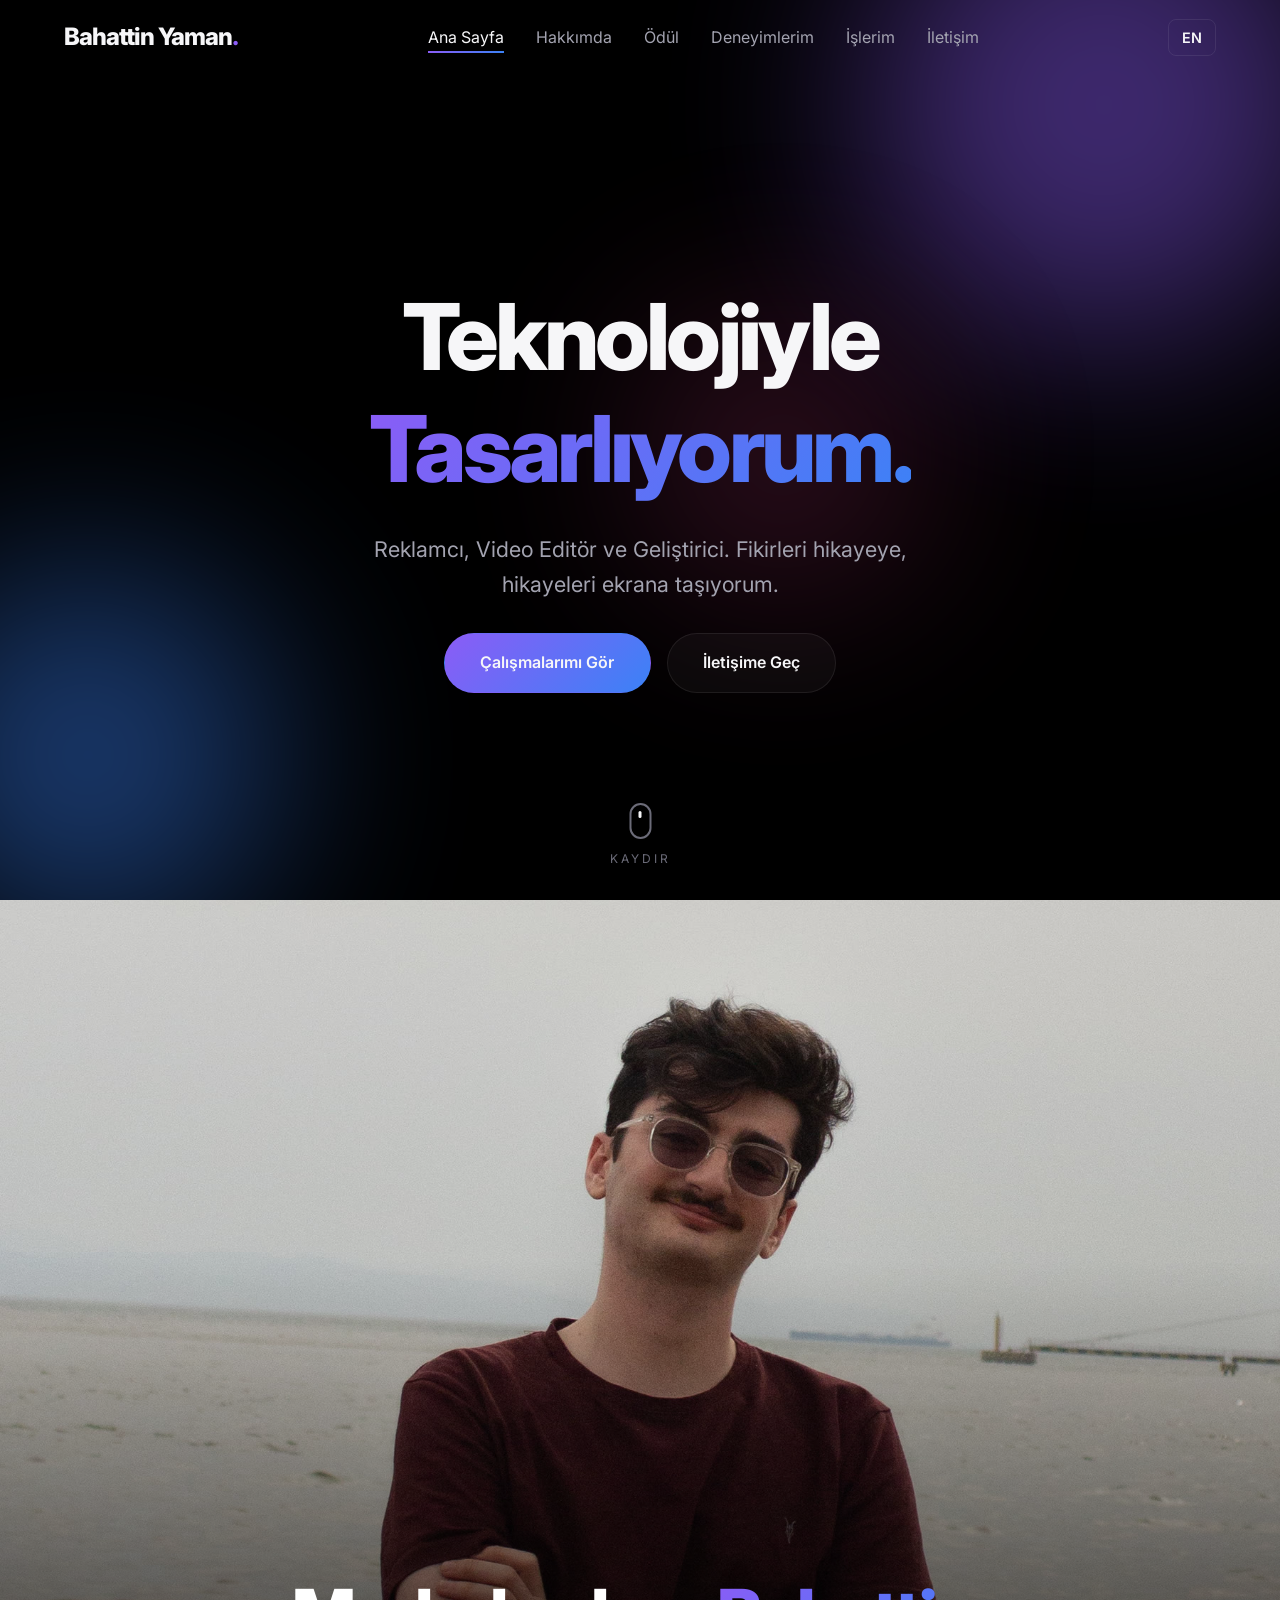
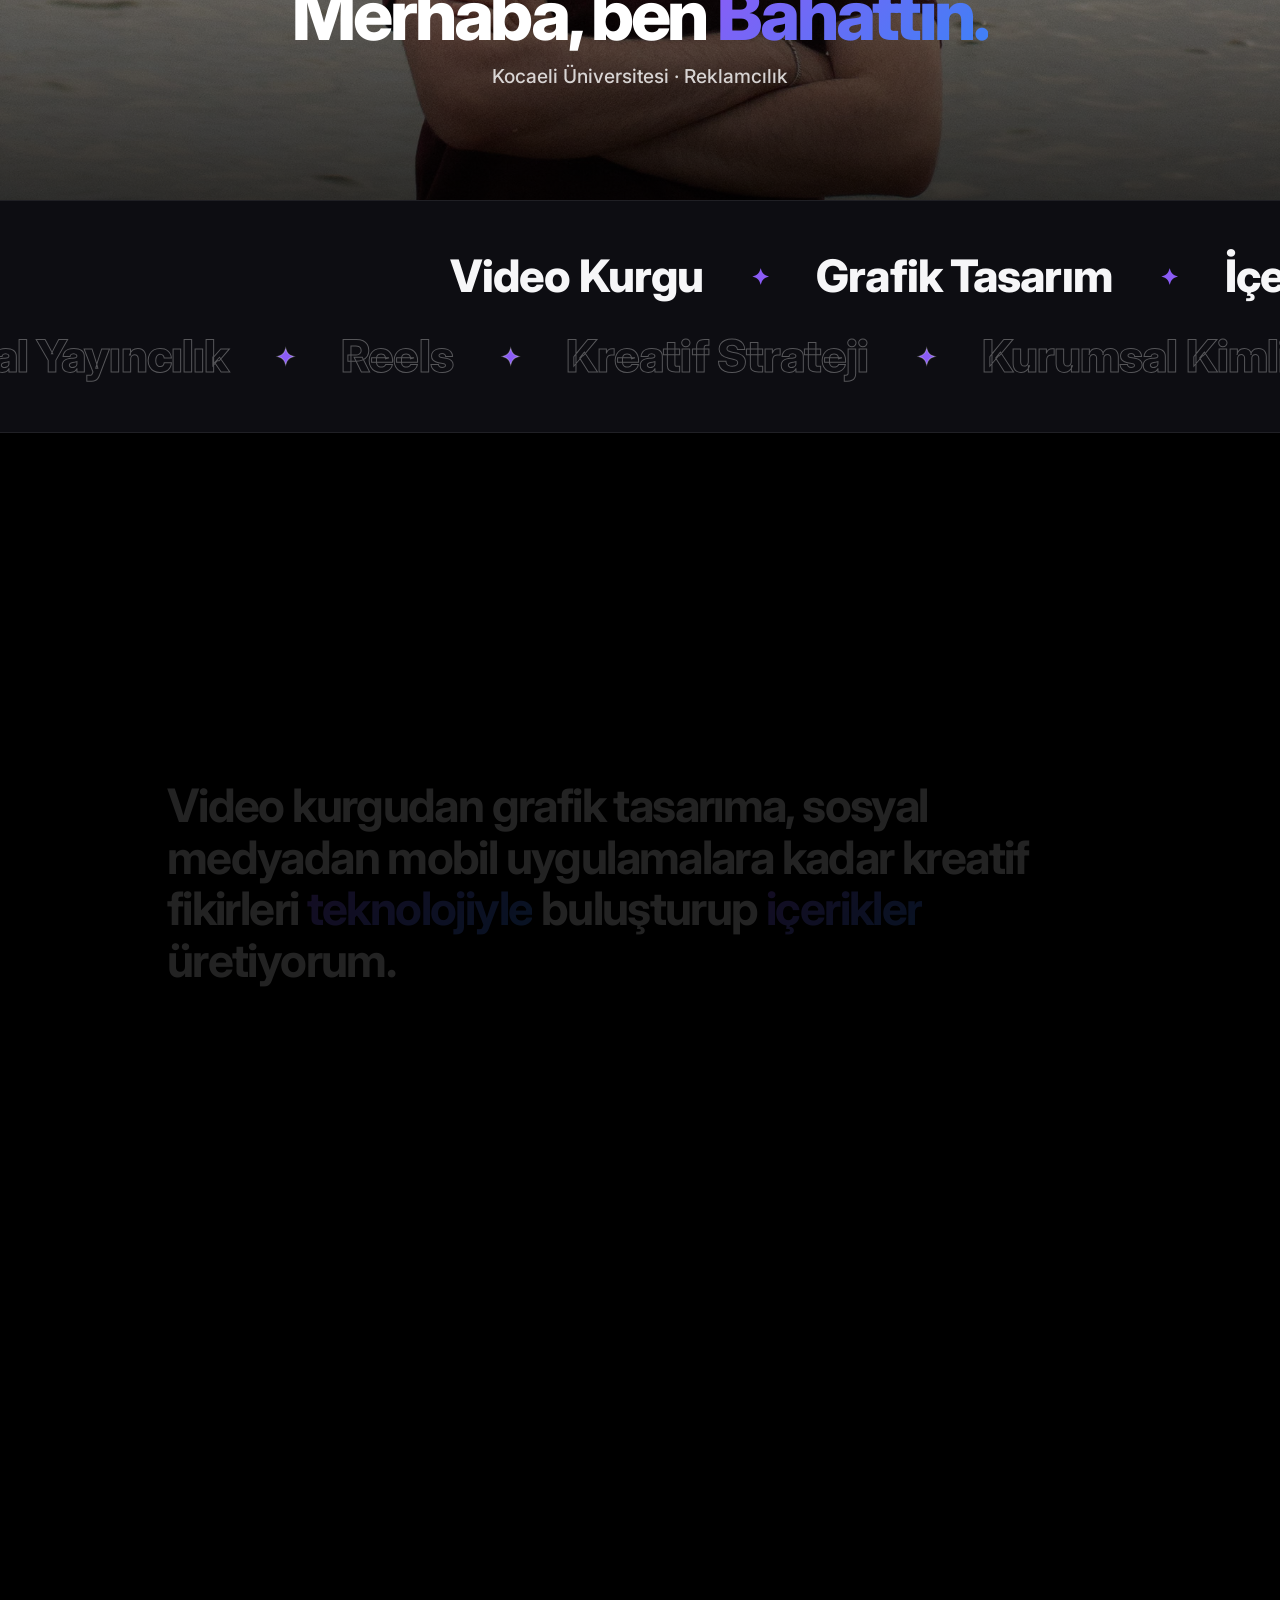
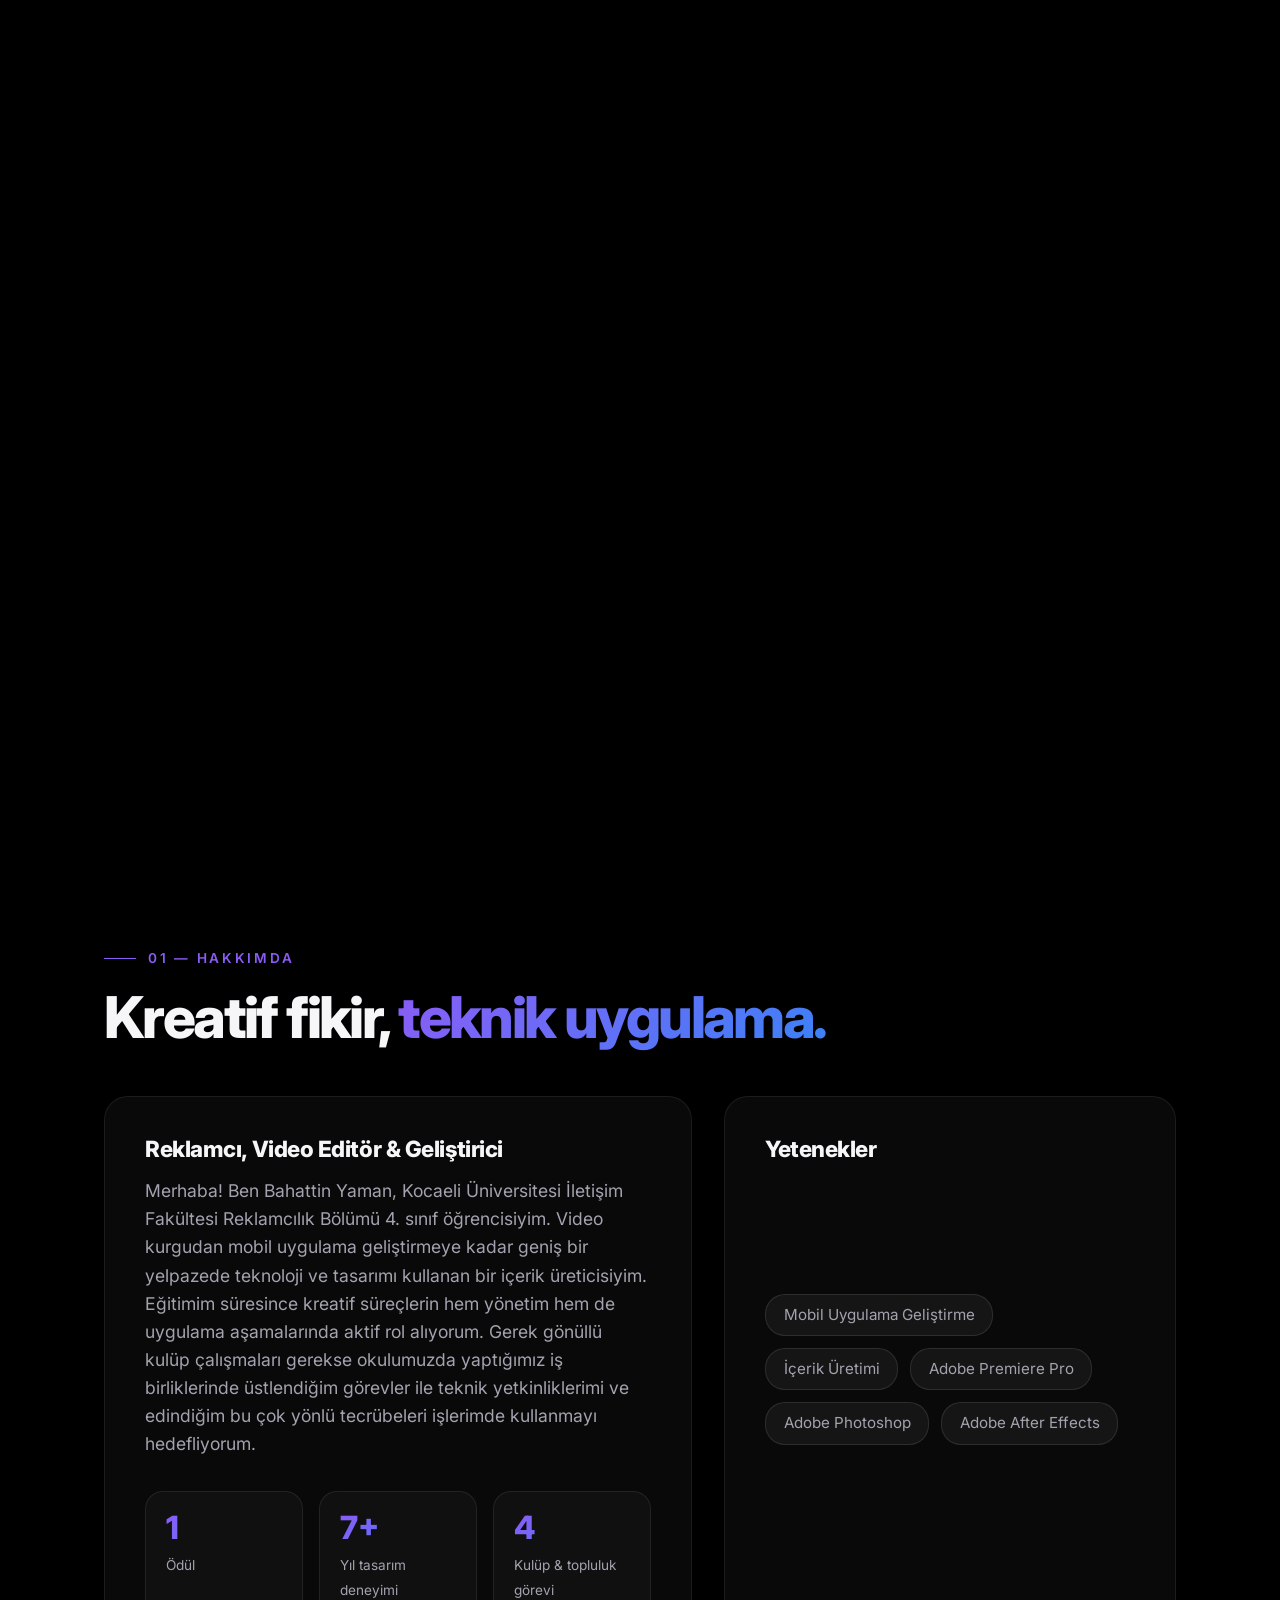
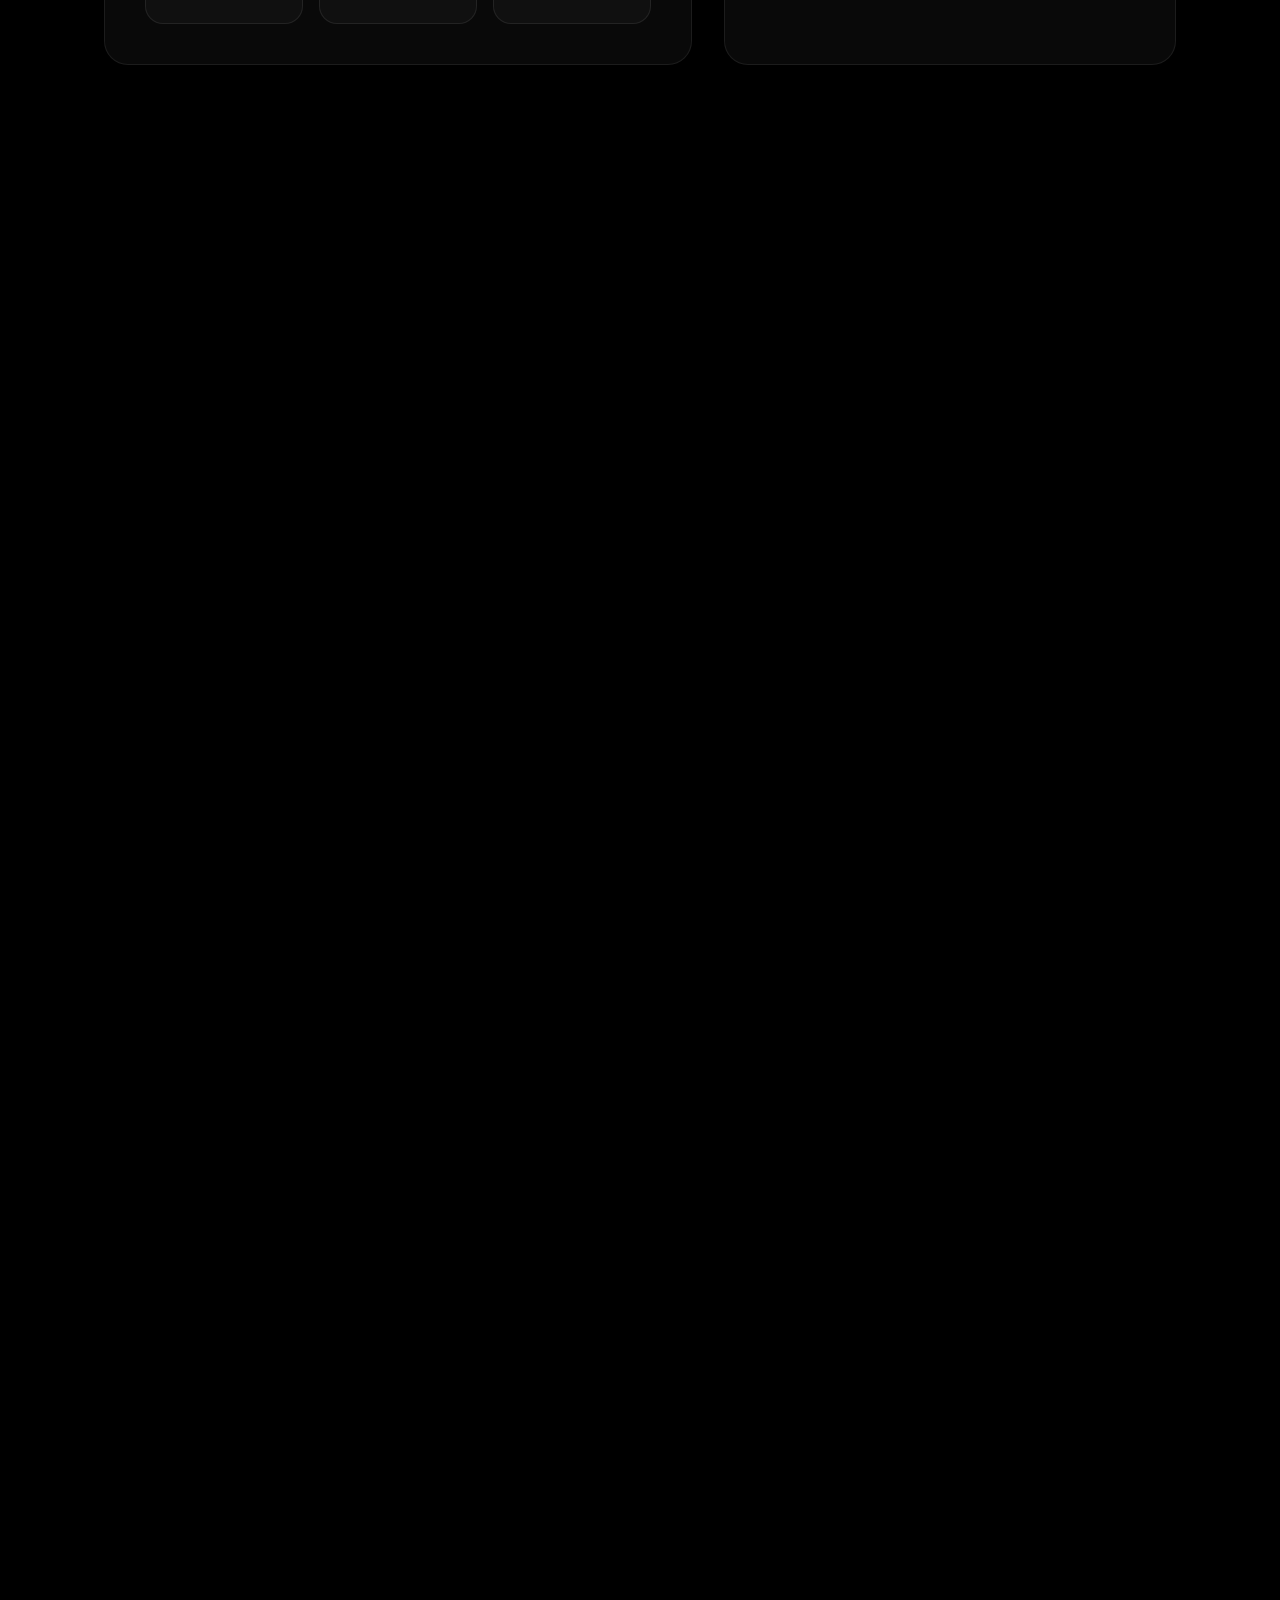
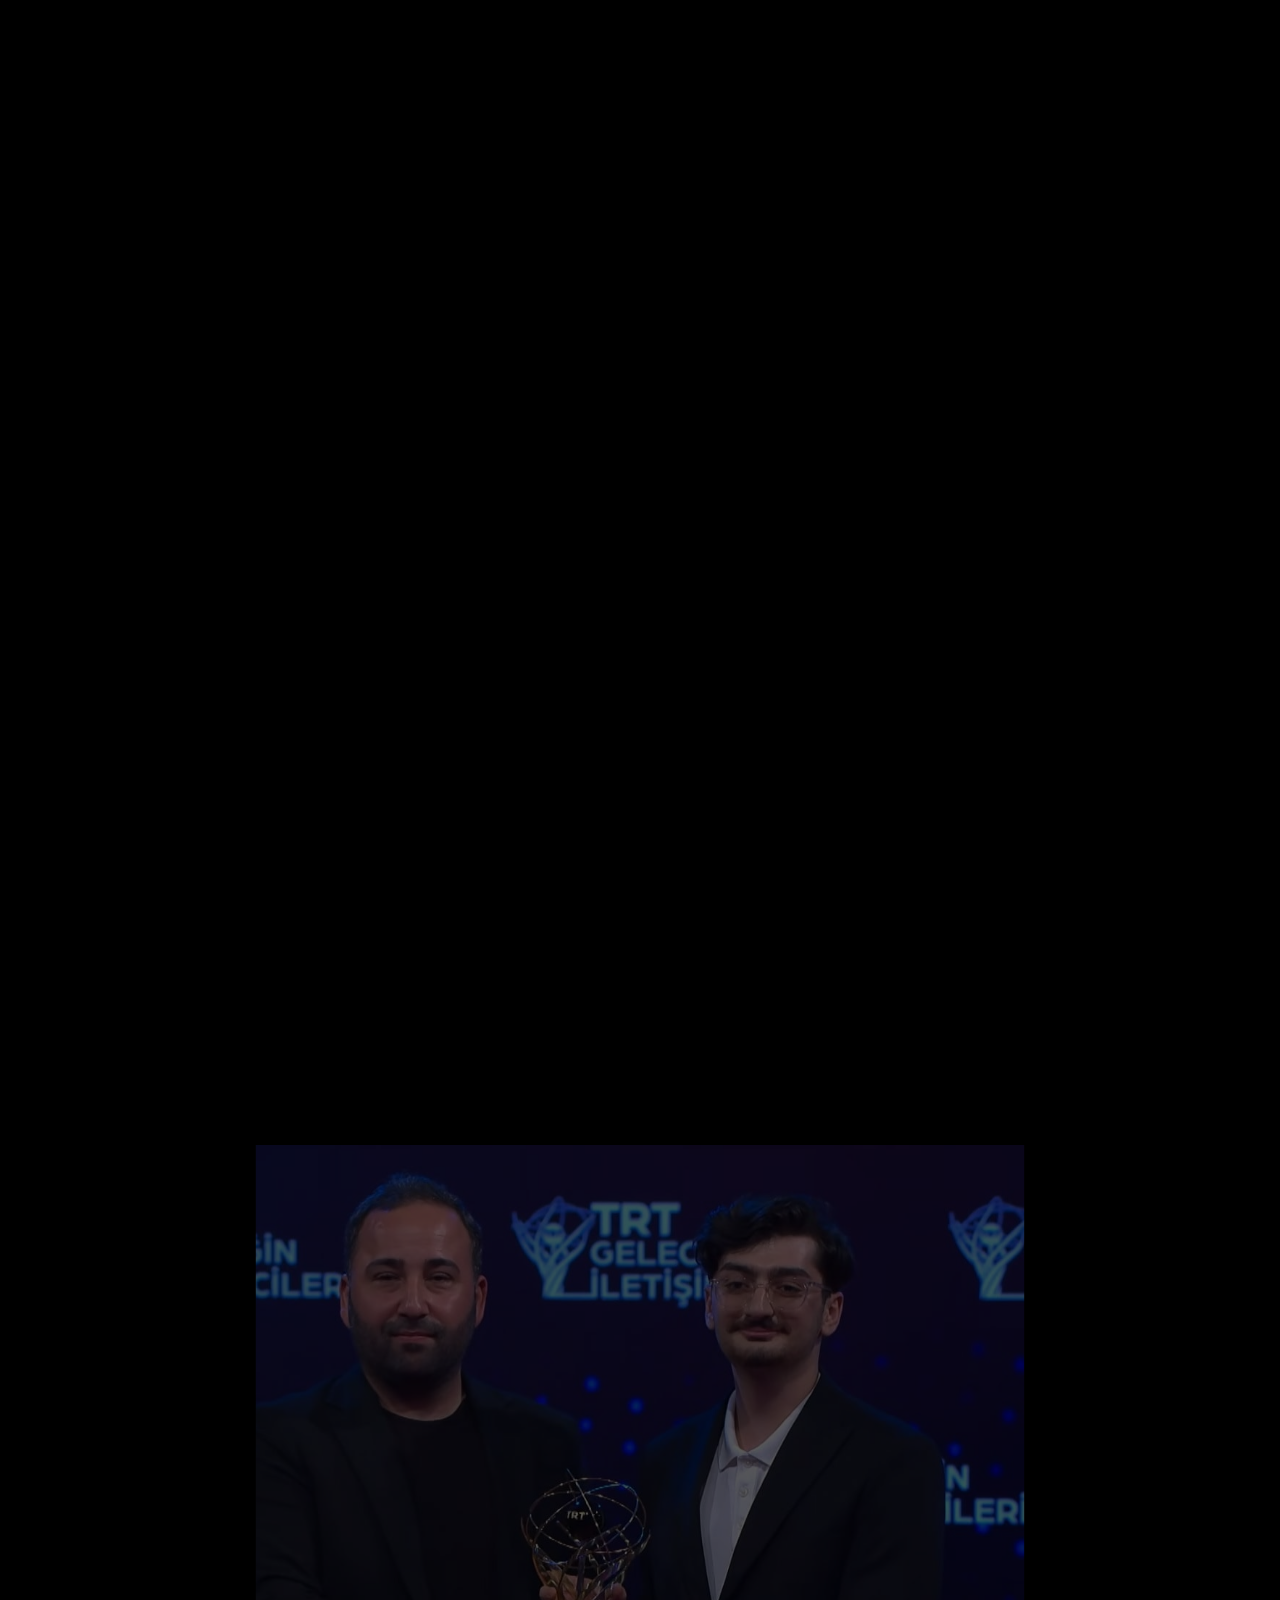
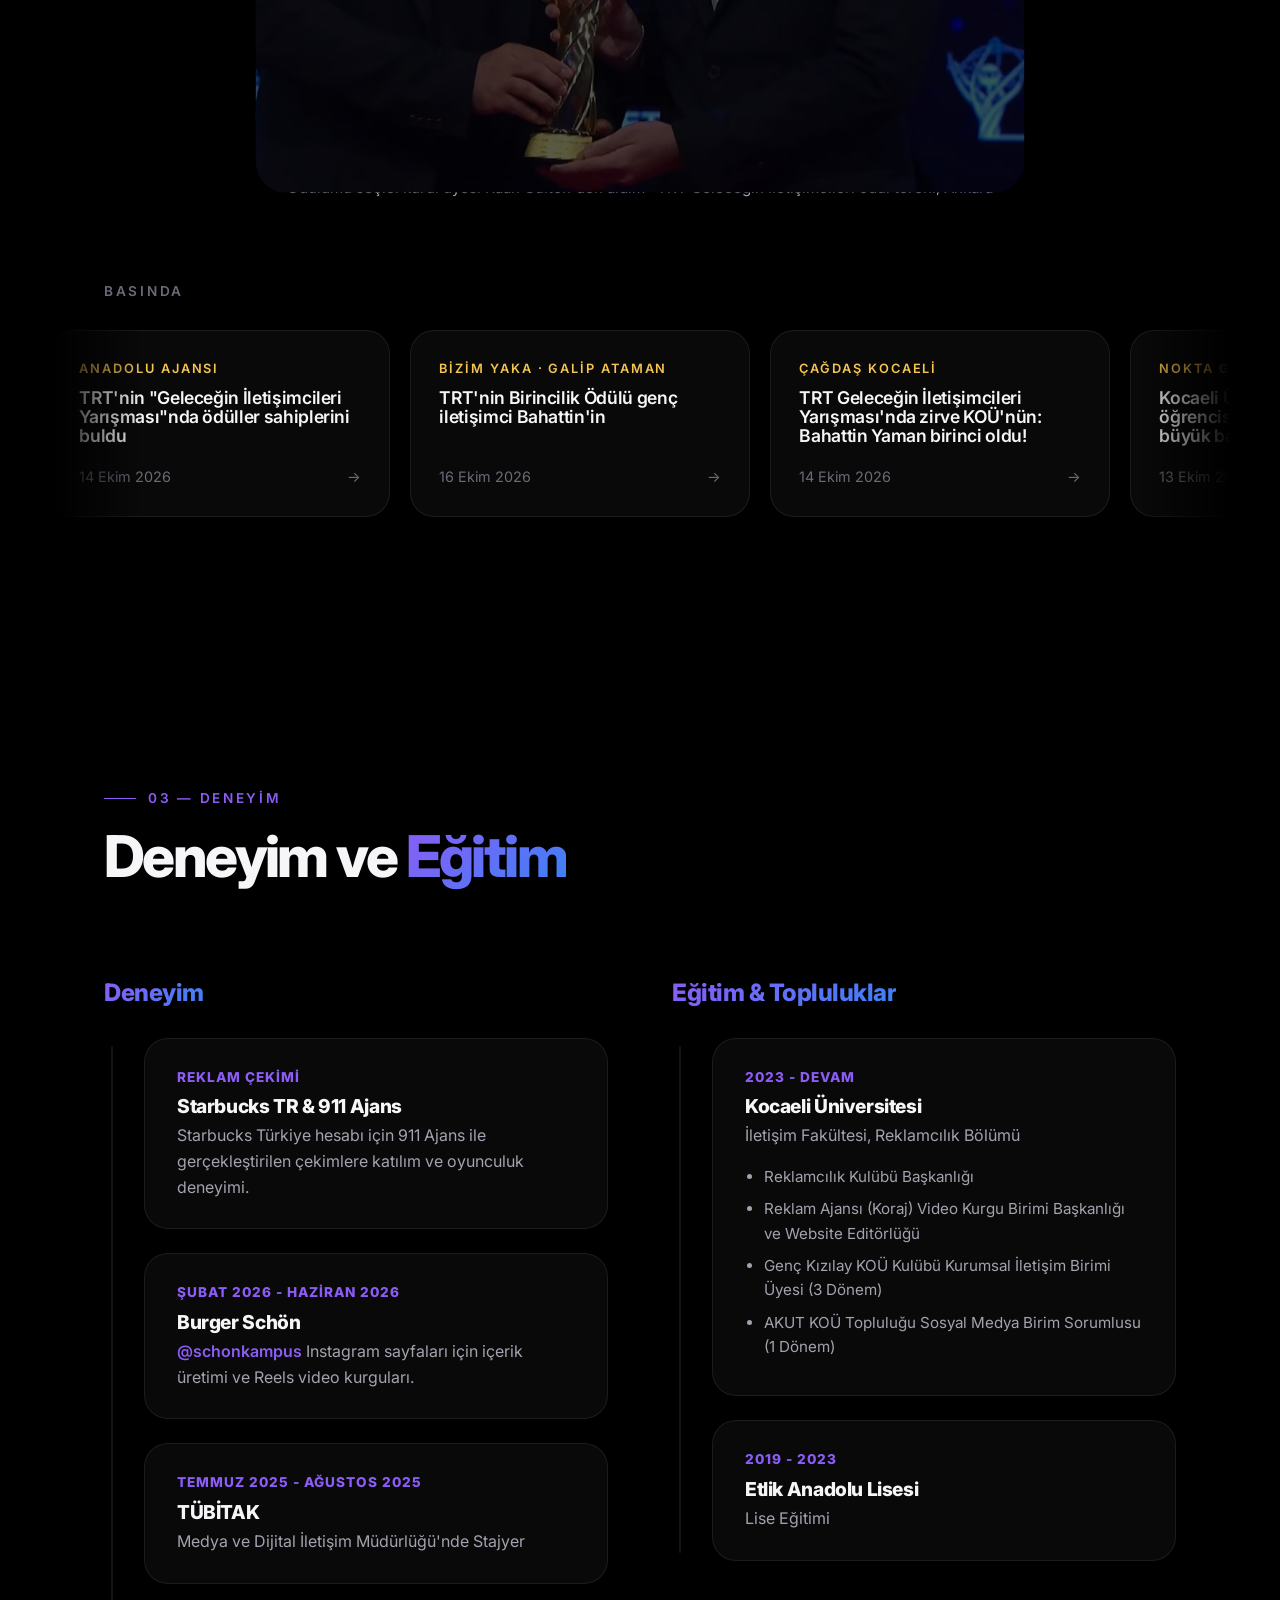
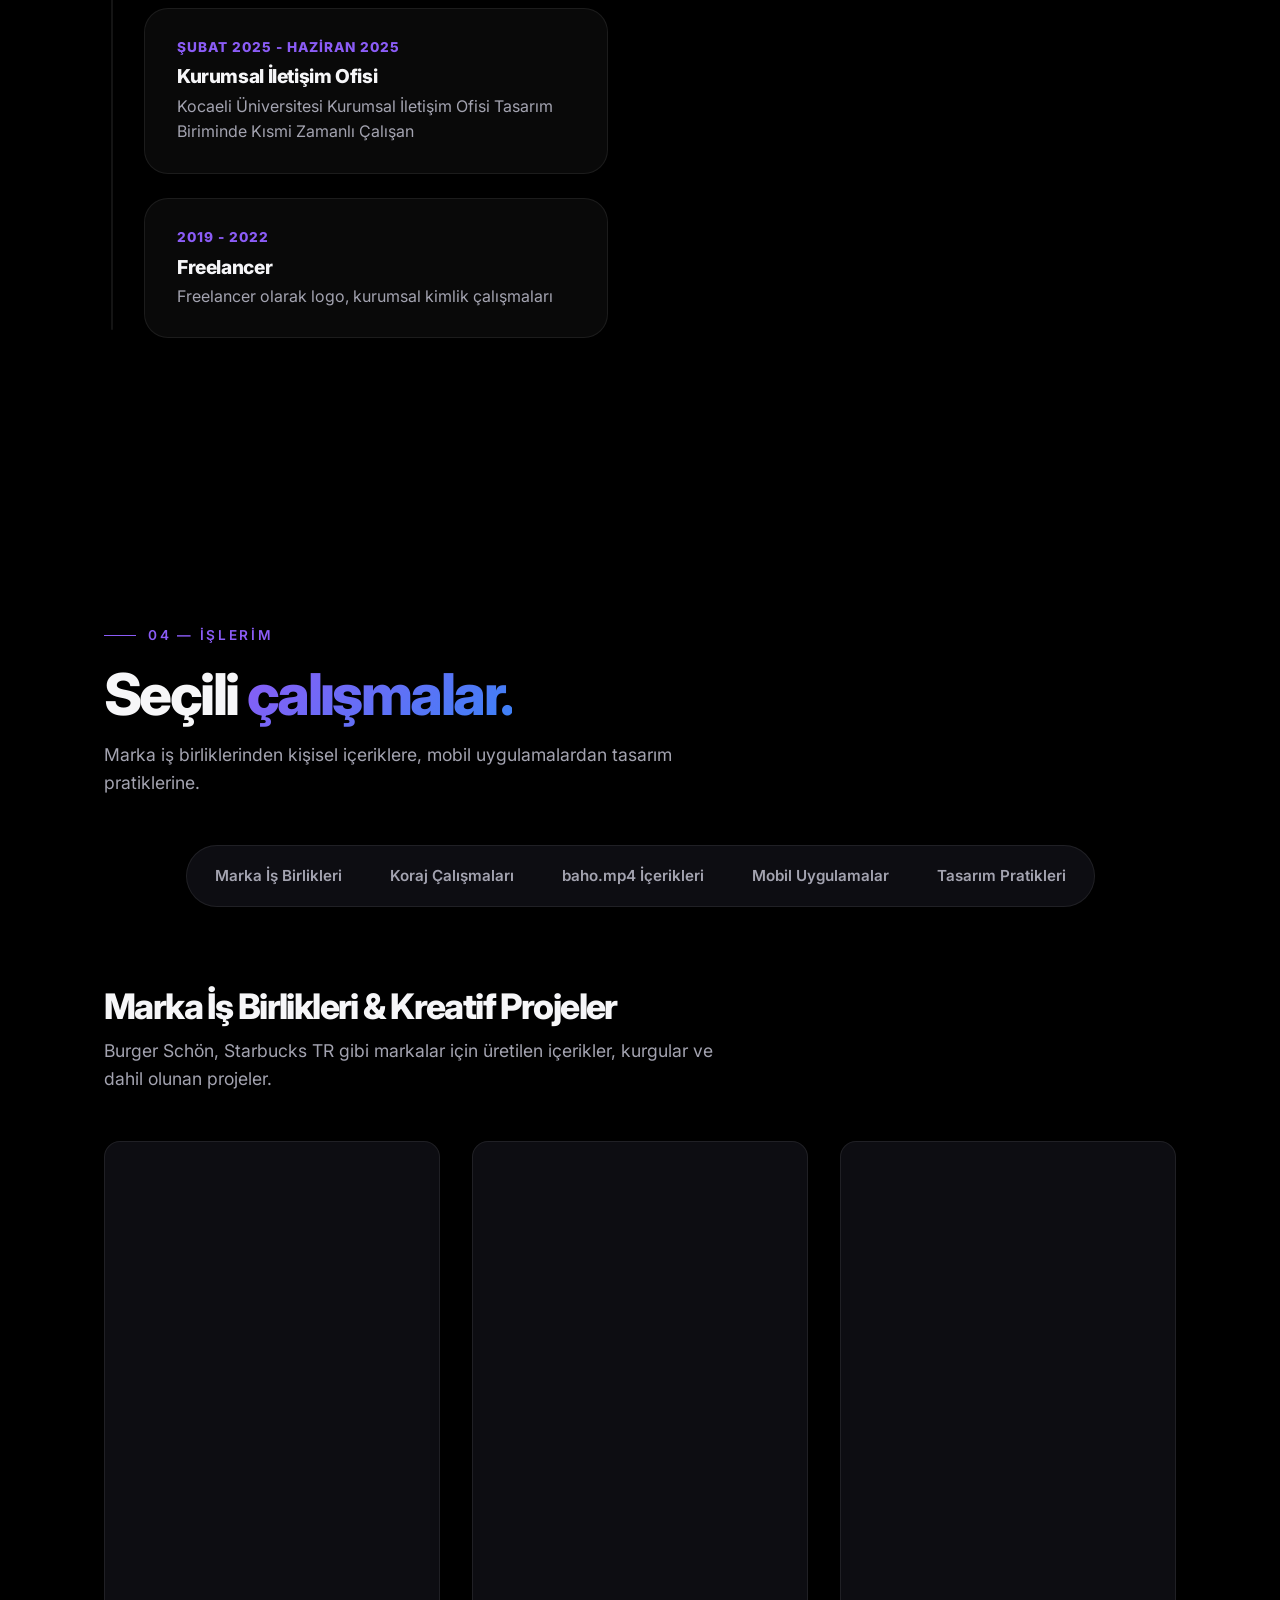
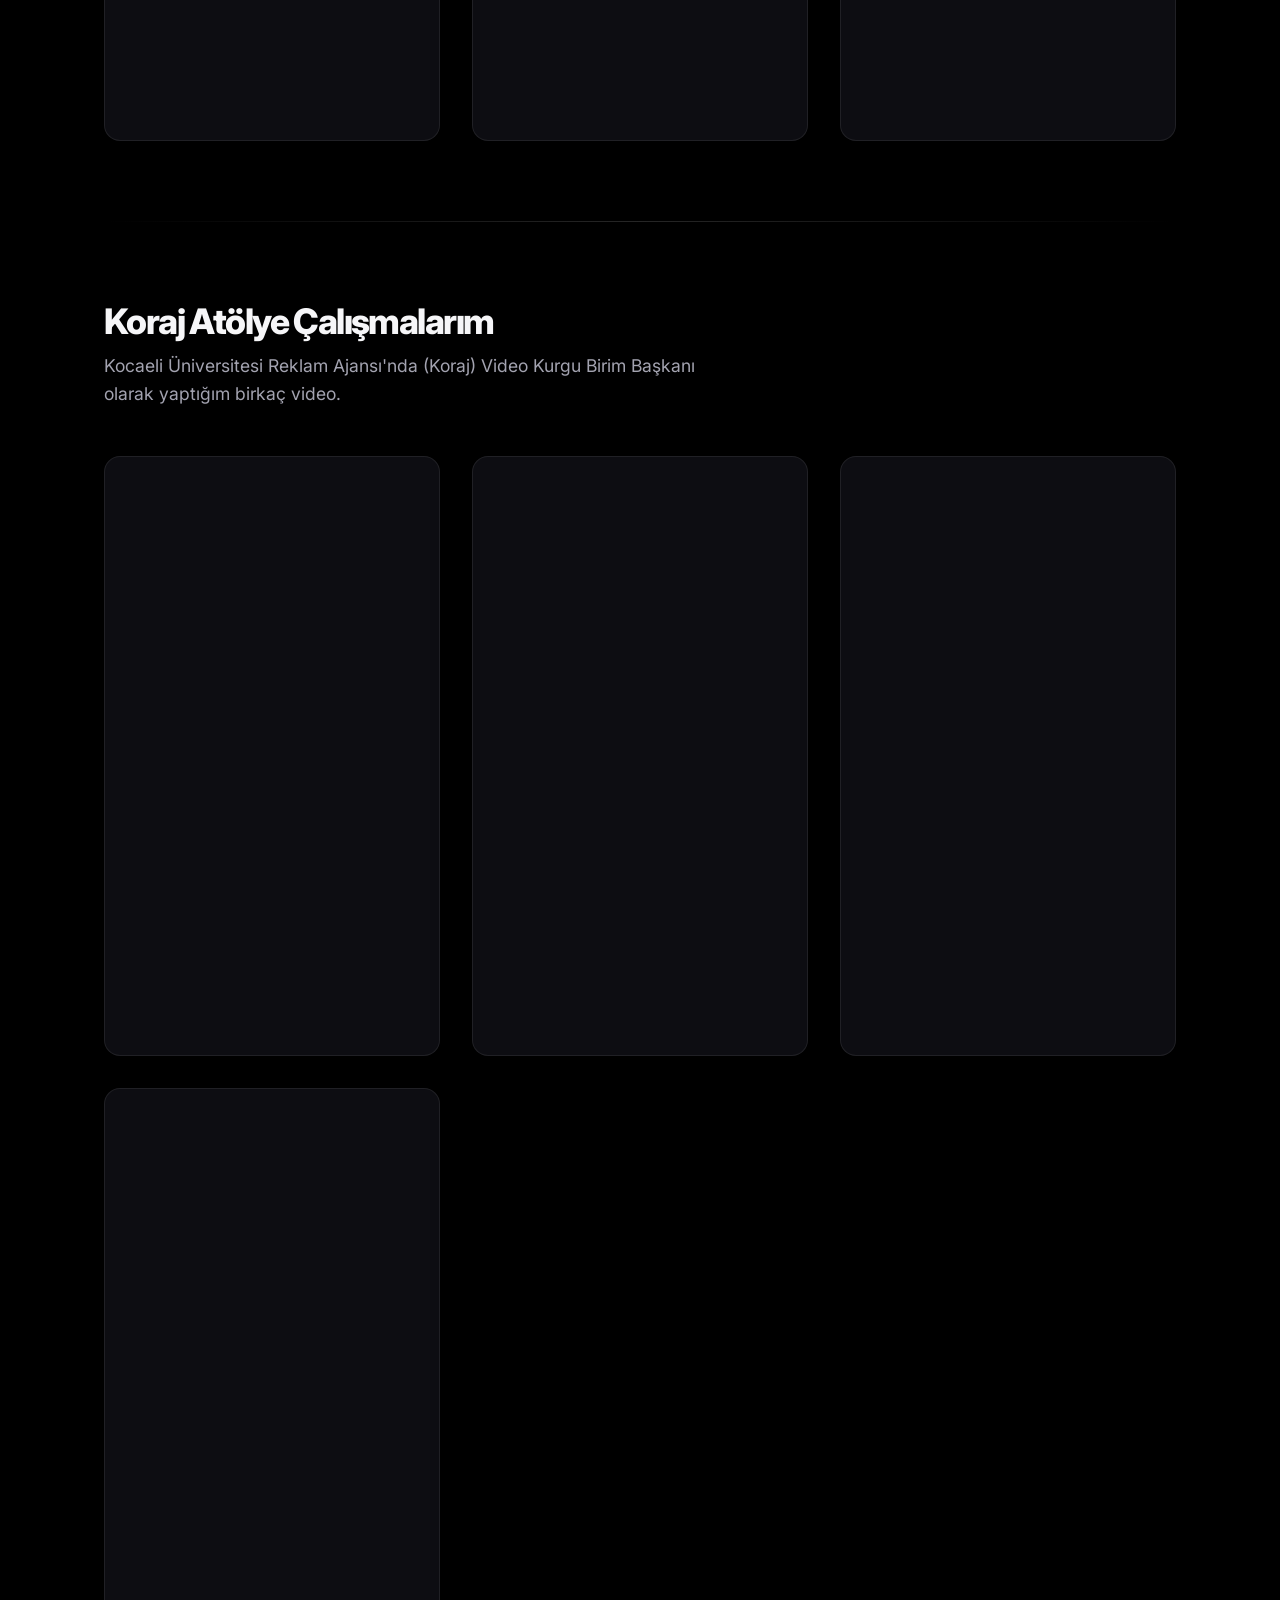
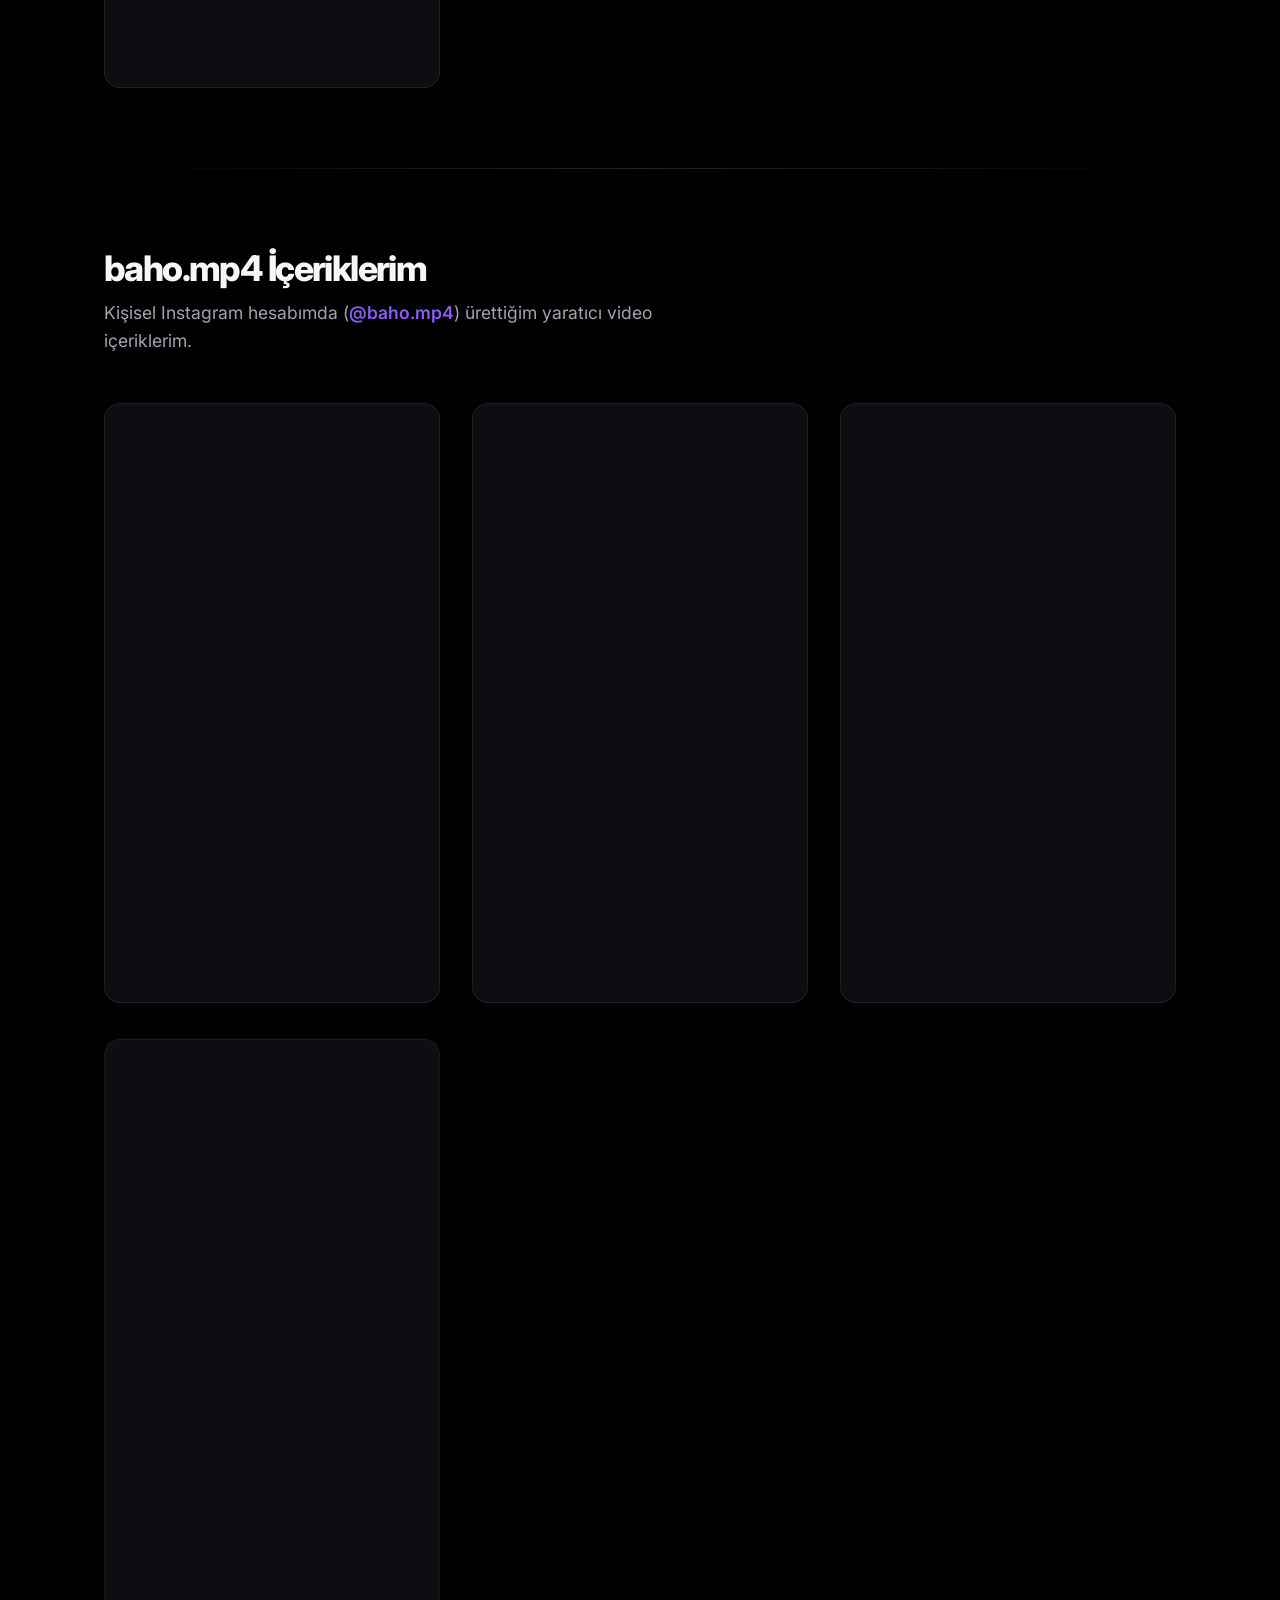
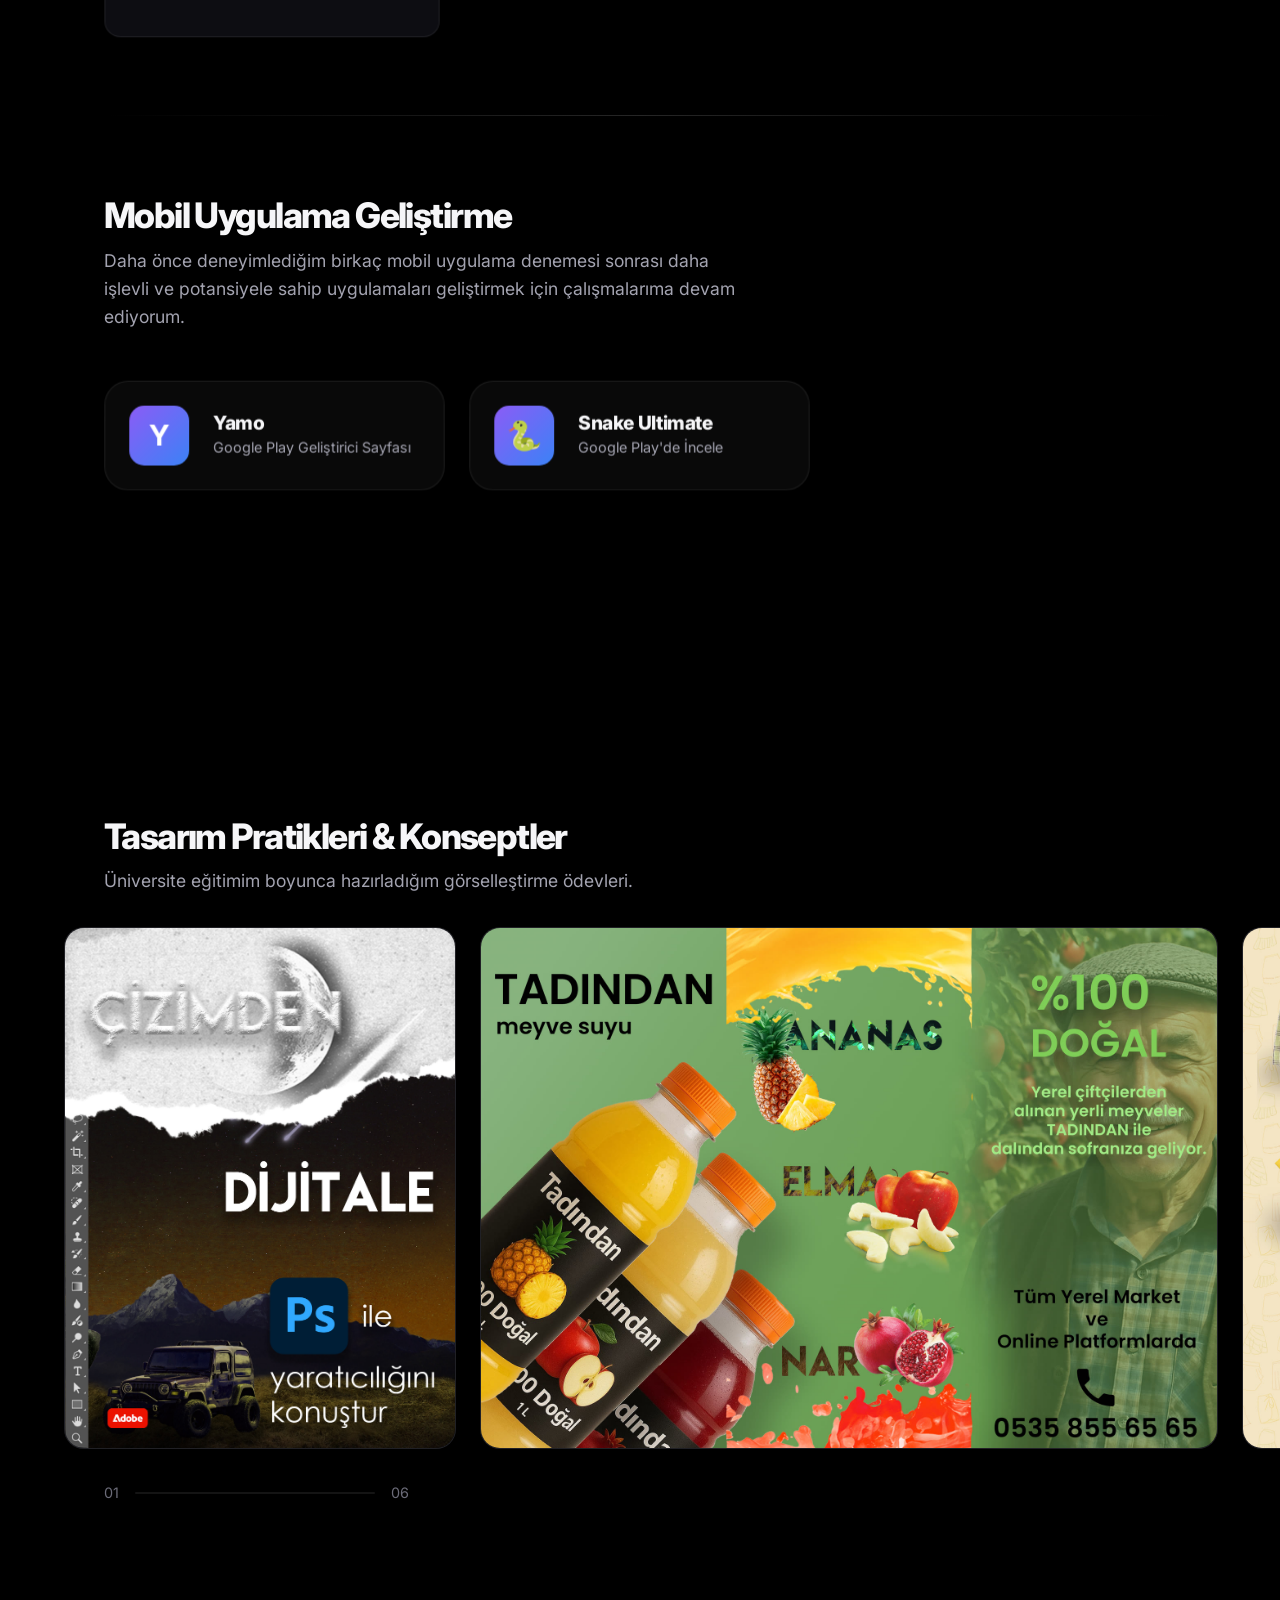
==== commit aa636ac2: "Update: Giriş metinleri güncellendi Co-Authored-By: Claude Opus 5.5 <noreply@anthropic.com>" ====
--- a/index.html
+++ b/index.html
@@ -45,7 +45,7 @@
                 <span class="split-line"><span>Teknolojiyle</span></span>
                 <span class="split-line"><span class="highlight">Tasarlıyorum.</span></span>
             </h1>
-            <p data-reveal="up" style="--delay: 0.3s">Reklamcı, Video Editör ve Geliştirici. Fikirleri hikâyeye, hikâyeleri ekrana taşıyorum.</p>
+            <p data-reveal="up" style="--delay: 0.3s">Reklamcı, Video Editör ve Geliştirici. Fikirleri hikayeye, hikayeleri ekrana taşıyorum.</p>
             <div class="cta-row" data-reveal="up" style="--delay: 0.45s">
                 <a href="#portfolio" class="cta-button primary">Çalışmalarımı Gör</a>
                 <a href="#contact" class="cta-button">İletişime Geç</a>
@@ -80,7 +80,7 @@
 
     <section class="statement pin" style="--pin-h: 220vh" aria-label="Kısaca ben">
         <div class="pin-stage">
-            <p class="statement-text" data-accent="teknolojiyle,hikâyeler">Video kurgudan grafik tasarıma, sosyal medyadan mobil uygulamalara kadar kreatif fikirleri teknolojiyle buluşturup akılda kalan hikâyeler üretiyorum.</p>
+            <p class="statement-text" data-accent="teknolojiyle,içerikler">Video kurgudan grafik tasarıma, sosyal medyadan mobil uygulamalara kadar kreatif fikirleri teknolojiyle buluşturup içerikler üretiyorum.</p>
         </div>
     </section>
 
@@ -386,7 +386,10 @@
                 <h2 class="reveal-heading"><span>Birlikte <span class="highlight">Çalışalım</span></span></h2>
                 <p>Yeni bir projeniz mi var? Ya da sadece merhaba demek mi istiyorsunuz? Bana ulaşın!</p>
                 <p class="contact-email">bahattinyaman0518@gmail.com</p>
-                <a href="mailto:bahattinyaman0518@gmail.com" class="cta-button primary">Bana E-posta Gönder</a>
+                <div class="cta-row">
+                    <a href="mailto:bahattinyaman0518@gmail.com" class="cta-button primary">Bana E-posta Gönder</a>
+                    <a href="https://www.linkedin.com/in/bahattinyaman6/" target="_blank" rel="noopener" class="cta-button">LinkedIn'de Bağlantı Kur</a>
+                </div>
             </div>
         </div>
     </section>
--- a/style.css
+++ b/style.css
@@ -261,6 +261,7 @@
 .cta-button {
     display: inline-flex;
     align-items: center;
+    justify-content: center;
     gap: 0.6rem;
     padding: 1rem 2.2rem;
     background: var(--glass-bg);
@@ -288,6 +289,7 @@
 .cta-row {
     display: flex;
     flex-wrap: wrap;
+    justify-content: center;
     gap: 1rem;
     margin-top: 2rem;
 }
@@ -1291,8 +1293,9 @@
     word-break: break-all;
 }
 
-.contact-card .cta-button {
-    position: relative;
+.contact-card .cta-row {
+    position: relative;
+    justify-content: center;
     margin-top: 1rem;
 }
 
@@ -1383,6 +1386,17 @@
 
     .hero-content .cta-row {
         margin-top: 1.5rem;
+    }
+
+    /* Stacked buttons share one width so they line up in the middle */
+    .cta-row {
+        flex-direction: column;
+        align-items: center;
+    }
+
+    .cta-row .cta-button {
+        width: 100%;
+        max-width: 300px;
     }
 
     .hero-caption {
